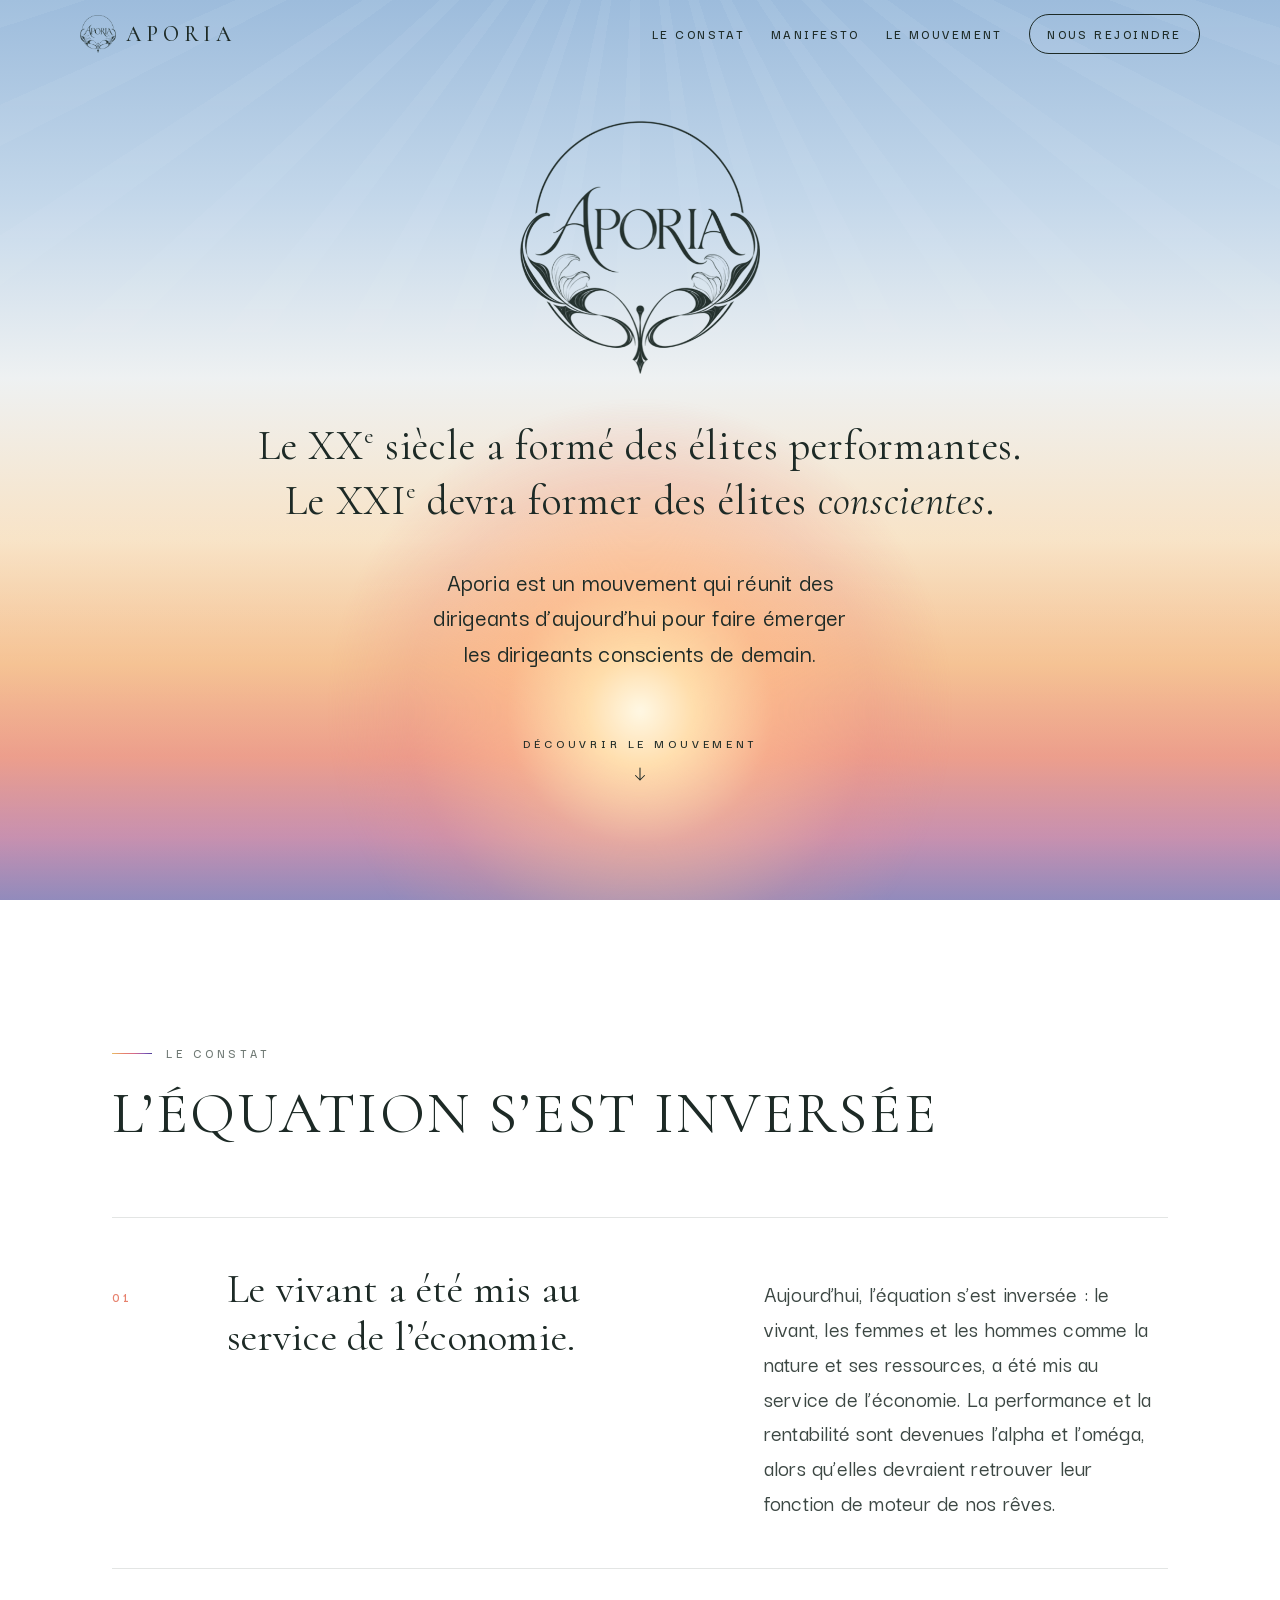
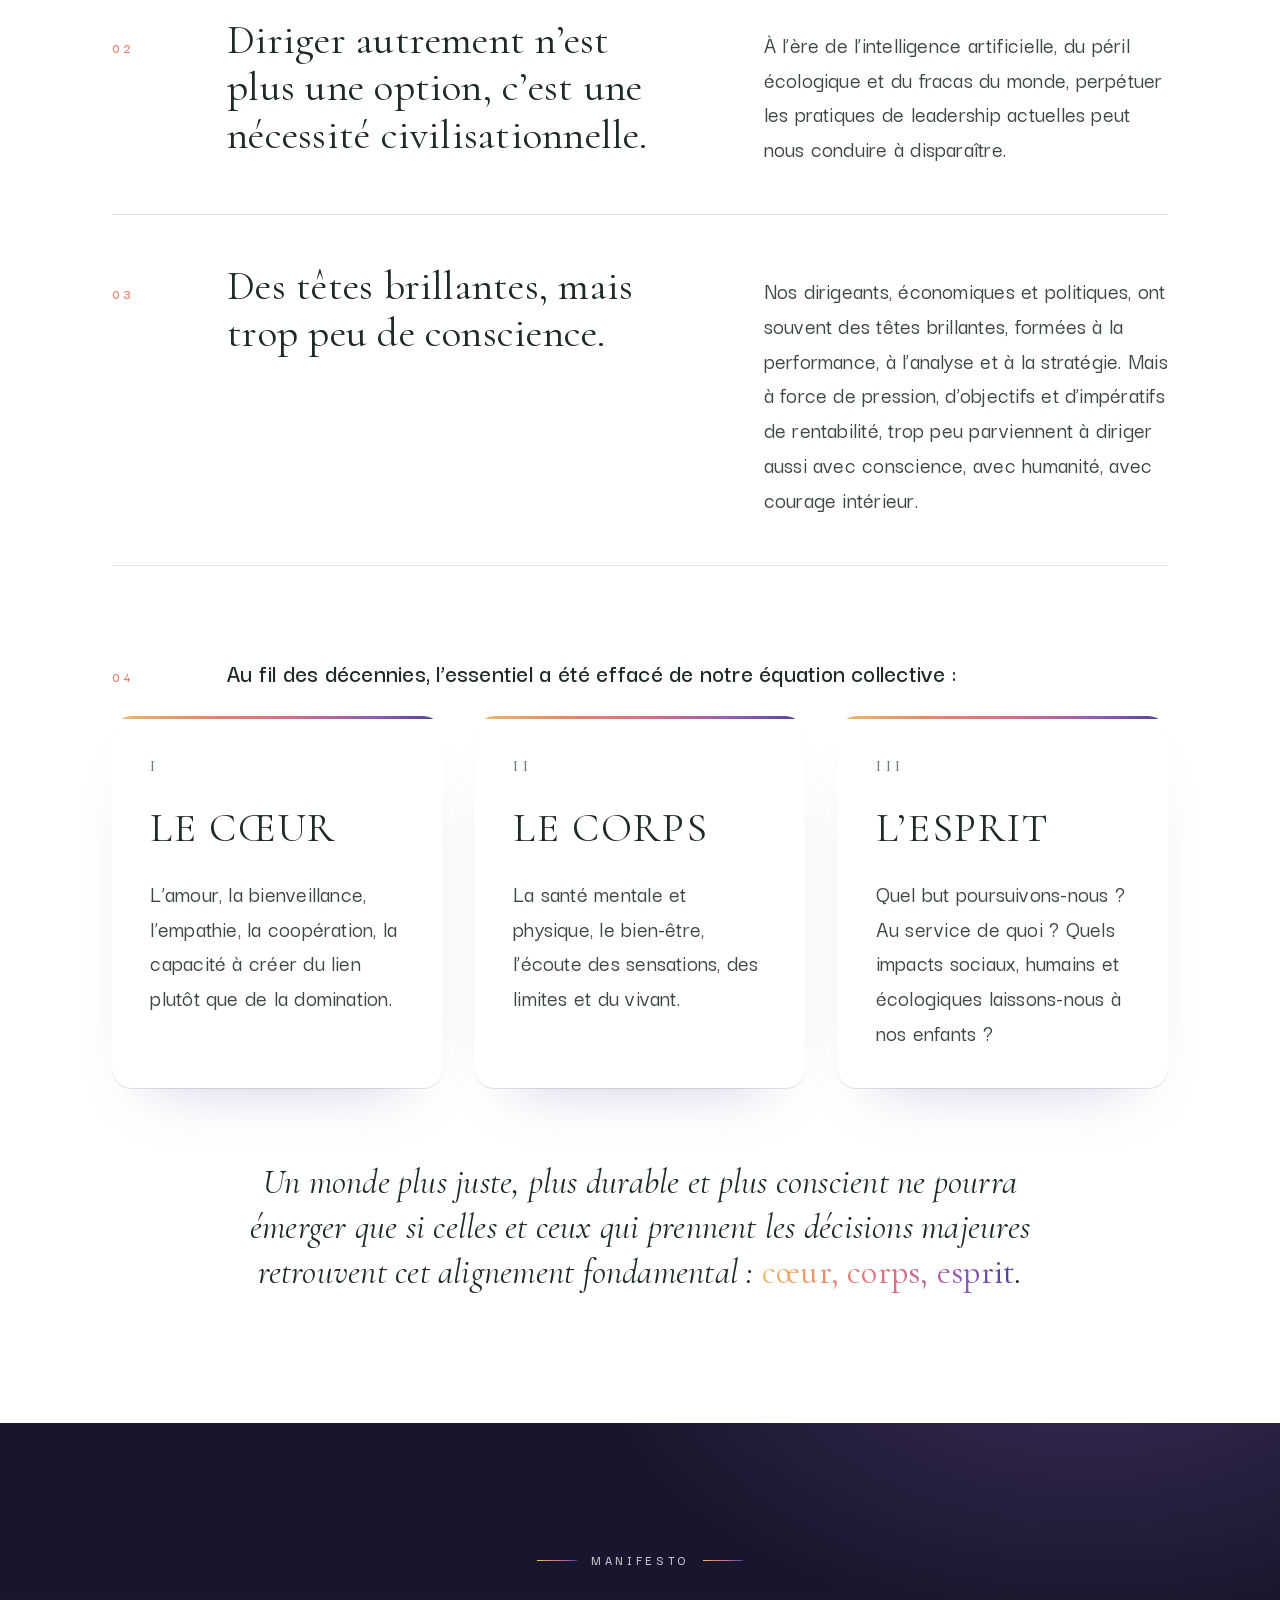
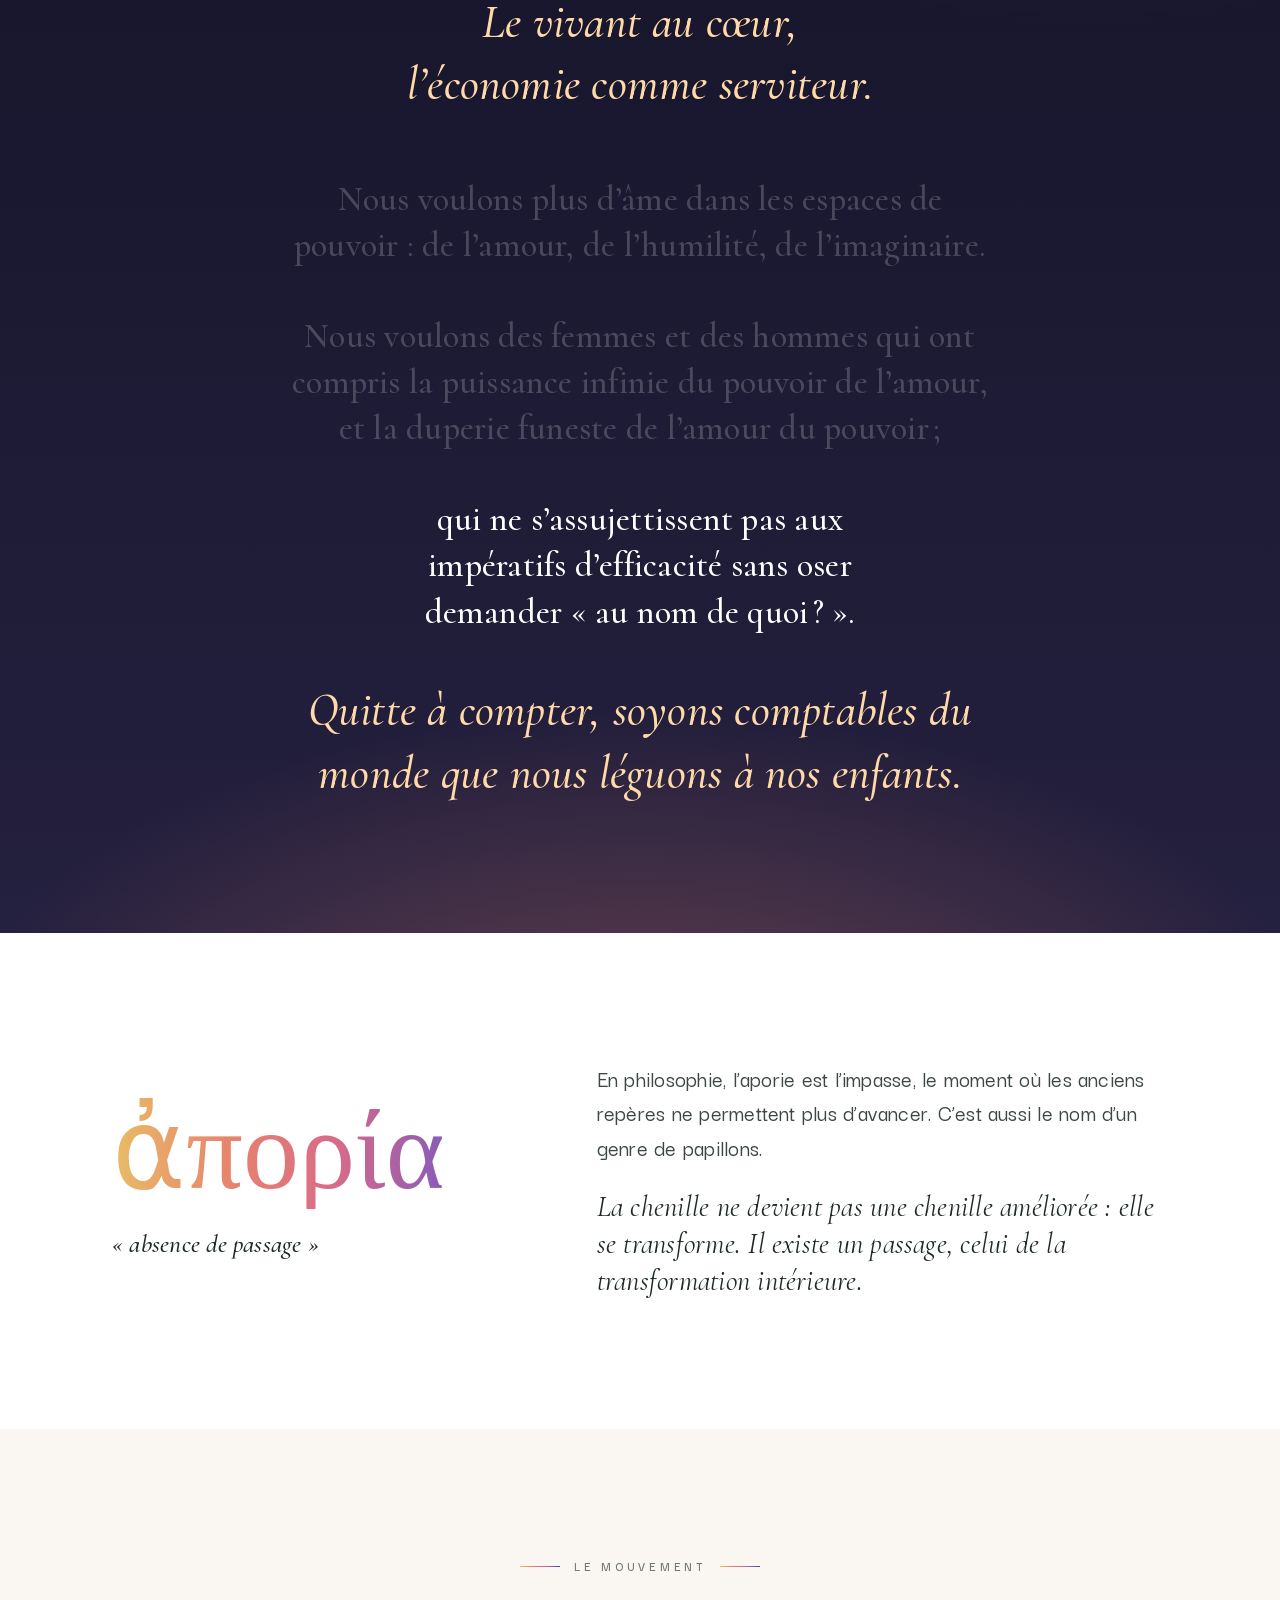
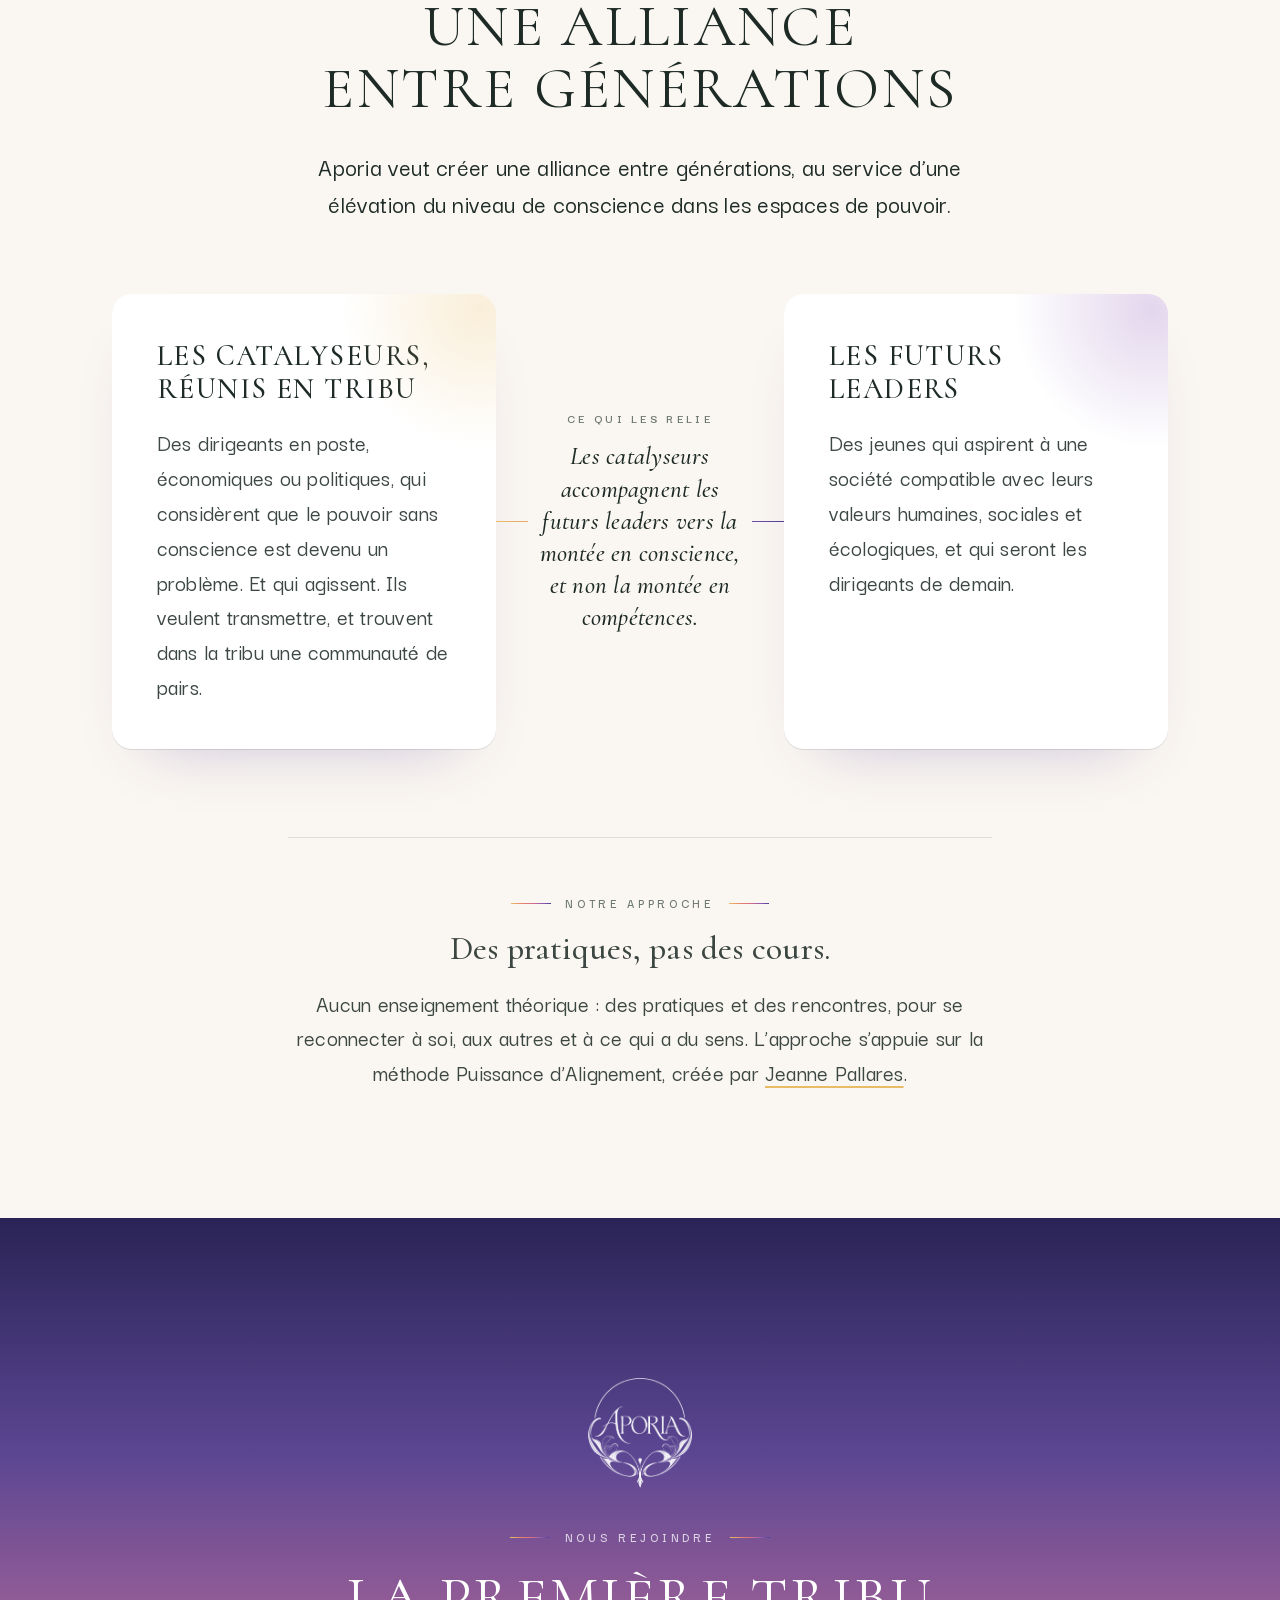
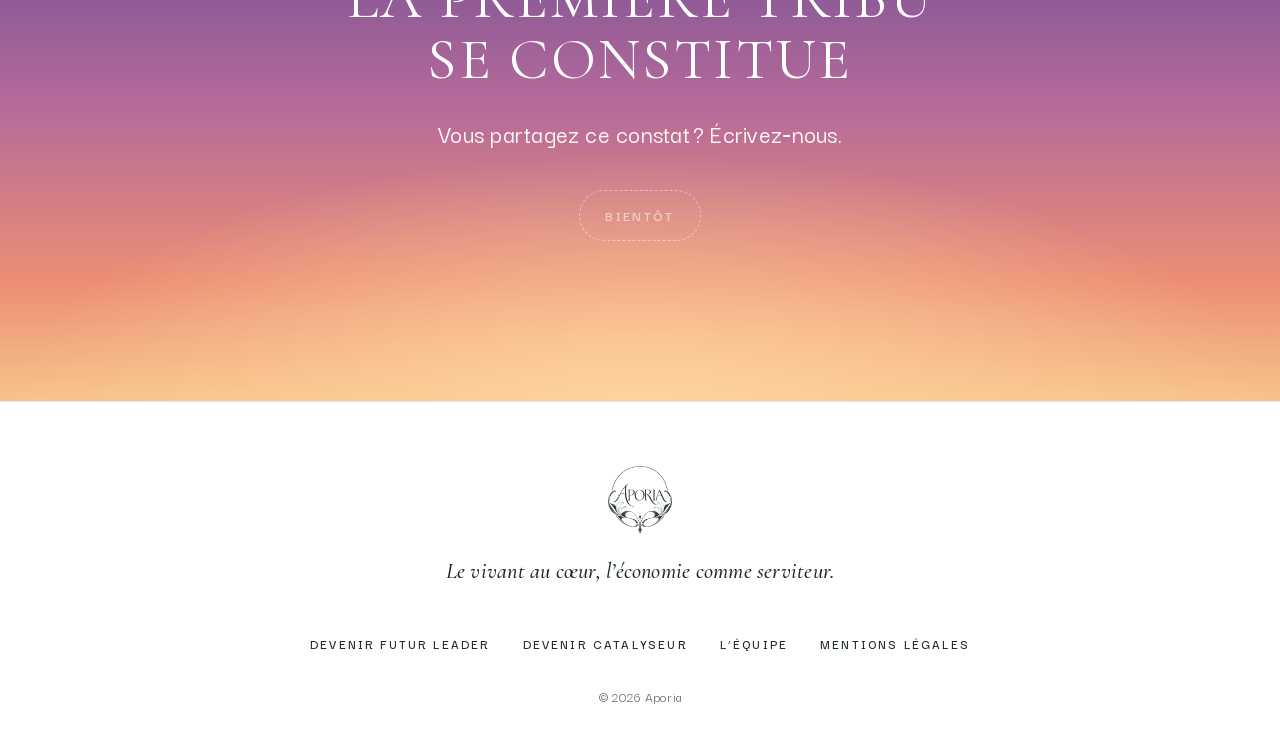
==== index.html @ d88534dc "Image de partage en URL absolue ; Aporia est un genre de papillons Co-Authored-By: Claude Opus 5.5 <" ====
<!doctype html>
<html lang="fr" class="no-js">
<head>
  <meta charset="utf-8">
  <meta name="viewport" content="width=device-width, initial-scale=1, viewport-fit=cover">
  <title>Aporia · Mouvement pour des élites conscientes</title>
  <meta name="description" content="Aporia est un mouvement qui réunit des dirigeants d’aujourd’hui pour faire émerger les dirigeants conscients de demain.">
  <meta name="theme-color" content="#f6efe6">

  <meta property="og:type" content="website">
  <meta property="og:locale" content="fr_FR">
  <meta property="og:title" content="Aporia">
  <meta property="og:description" content="Le XXe siècle a formé des élites performantes. Le XXIe devra former des élites conscientes.">
  <meta property="og:image" content="https://aporia-mouvement.netlify.app/assets/img/og-image.jpg">
  <meta name="twitter:card" content="summary_large_image">

  <link rel="icon" type="image/svg+xml" href="/assets/img/favicon.svg">
  <link rel="icon" type="image/png" sizes="48x48" href="/assets/img/favicon.png">
  <link rel="apple-touch-icon" href="/assets/img/apple-touch-icon.png">
  <link rel="preload" href="/assets/fonts/cormorant.woff2" as="font" type="font/woff2" crossorigin>
  <link rel="preload" href="/assets/fonts/darker-grotesque.woff2" as="font" type="font/woff2" crossorigin>
  <link rel="stylesheet" href="/css/style.css">
  <!-- Pas de "defer" : le script doit poser la classe "js" avant le premier affichage -->
  <script src="/js/main.js"></script>
</head>
<body>
  <a class="skip-link" href="#contenu">Aller au contenu</a>
  <div class="progress" aria-hidden="true"><span></span></div>

  <!-- ============================================================ EN-TÊTE -->
  <header class="site-header" data-header>
    <div class="site-header__inner">
      <a class="brand" href="#accueil" aria-label="Aporia, retour en haut">
        <img src="/assets/img/logo.png" alt="" width="454" height="480">
        <span>Aporia</span>
      </a>
      <button class="nav-toggle" type="button" aria-expanded="false" aria-controls="menu" data-nav-toggle>
        <span class="visually-hidden">Menu</span><span class="nav-toggle__bar"></span>
      </button>
      <nav class="nav" id="menu" aria-label="Navigation principale">
        <a href="#constat">Le constat</a>
        <a href="#manifesto">Manifesto</a>
        <a href="#mouvement">Le mouvement</a>
        <a class="nav__cta" href="#rejoindre">Nous rejoindre</a>
      </nav>
    </div>
  </header>

  <main id="contenu">

    <!-- ============================================================ 1. ACCROCHE -->
    <section class="hero" id="accueil">
      <div class="hero__sky" aria-hidden="true">
        <div class="hero__rays"></div>
        <div class="hero__sun"></div>
        <div class="hero__haze"></div>
      </div>
      <div class="hero__content">
        <img class="hero__logo" src="/assets/img/logo.png" alt="Aporia" width="454" height="480">
        <h1 class="hero__title">
          <span class="hero__line">Le XX<sup>e</sup> siècle a formé des élites performantes.</span>
          <span class="hero__line">Le XXI<sup>e</sup> devra former des élites <em>conscientes</em>.</span>
        </h1>
        <p class="hero__sub">Aporia est un mouvement qui réunit des dirigeants d’aujourd’hui pour faire émerger les dirigeants conscients de demain.</p>
        <a class="hero__cta" href="#constat">
          Découvrir le mouvement
          <svg viewBox="0 0 24 24" width="18" height="18" aria-hidden="true"><path d="M12 4v16m0 0-6-6m6 6 6-6" fill="none" stroke="currentColor" stroke-width="1.4" stroke-linecap="round" stroke-linejoin="round"/></svg>
        </a>
      </div>
    </section>

    <!-- ============================================================ 2. LE CONSTAT -->
    <section class="section" id="constat">
      <div class="container">
        <header class="section-head" data-reveal>
          <p class="kicker">Le constat</p>
          <h2 class="title">L’équation s’est inversée</h2>
        </header>

        <ol class="beats">
          <li class="beat" data-reveal>
            <span class="beat__num">01</span>
            <p class="beat__claim">Le vivant a été mis au service de l’économie.</p>
            <p class="beat__text">Aujourd’hui, l’équation s’est inversée : le vivant, les femmes et les hommes comme la nature et ses ressources, a été mis au service de l’économie. La performance et la rentabilité sont devenues l’alpha et l’oméga, alors qu’elles devraient retrouver leur fonction de moteur de nos rêves.</p>
          </li>
          <li class="beat" data-reveal>
            <span class="beat__num">02</span>
            <p class="beat__claim">Diriger autrement n’est plus une option, c’est une nécessité civilisationnelle.</p>
            <p class="beat__text">À l’ère de l’intelligence artificielle, du péril écologique et du fracas du monde, perpétuer les pratiques de leadership actuelles peut nous conduire à disparaître.</p>
          </li>
          <li class="beat" data-reveal>
            <span class="beat__num">03</span>
            <p class="beat__claim">Des têtes brillantes, mais trop peu de conscience.</p>
            <p class="beat__text">Nos dirigeants, économiques et politiques, ont souvent des têtes brillantes, formées à la performance, à l’analyse et à la stratégie. Mais à force de pression, d’objectifs et d’impératifs de rentabilité, trop peu parviennent à diriger aussi avec conscience, avec humanité, avec courage intérieur.</p>
          </li>
        </ol>

        <div class="erased">
          <p class="erased__intro" data-reveal><span class="beat__num">04</span>Au fil des décennies, l’essentiel a été effacé de notre équation collective :</p>
          <ol class="triad">
            <li class="triad__item" data-reveal style="--i:0">
              <span class="triad__num">I</span>
              <h3>Le cœur</h3>
              <p>L’amour, la bienveillance, l’empathie, la coopération, la capacité à créer du lien plutôt que de la domination.</p>
            </li>
            <li class="triad__item" data-reveal style="--i:1">
              <span class="triad__num">II</span>
              <h3>Le corps</h3>
              <p>La santé mentale et physique, le bien-être, l’écoute des sensations, des limites et du vivant.</p>
            </li>
            <li class="triad__item" data-reveal style="--i:2">
              <span class="triad__num">III</span>
              <h3>L’esprit</h3>
              <p>Quel but poursuivons-nous ? Au service de quoi ? Quels impacts sociaux, humains et écologiques laissons-nous à nos enfants ?</p>
            </li>
          </ol>
          <p class="statement erased__close" data-reveal>Un monde plus juste, plus durable et plus conscient ne pourra émerger que si celles et ceux qui prennent les décisions majeures retrouvent cet alignement fondamental : <em>cœur, corps, esprit</em>.</p>
        </div>
      </div>
    </section>

    <!-- ============================================================ 3. MANIFESTO -->
    <section class="section section--night" id="manifesto">
      <div class="container">
        <h2 class="kicker kicker--light kicker--center" data-reveal>Manifesto</h2>
        <div class="manifesto">
          <p class="manifesto__line manifesto__line--accent">Le vivant au cœur, l’économie comme serviteur.</p>
          <p class="manifesto__line">Nous voulons plus d’âme dans les espaces de pouvoir : de l’amour, de l’humilité, de l’imaginaire.</p>
          <p class="manifesto__line">Nous voulons des femmes et des hommes qui ont compris la puissance infinie du pouvoir de l’amour, et la duperie funeste de l’amour du pouvoir ;</p>
          <p class="manifesto__line">qui ne s’assujettissent pas aux impératifs d’efficacité sans oser demander « au nom de quoi ? ».</p>
          <p class="manifesto__line manifesto__line--accent">Quitte à compter, soyons comptables du monde que nous léguons à nos enfants.</p>
        </div>
      </div>
    </section>

    <!-- ============================================================ 4. LE NOM -->
    <section class="section" id="aporia">
      <div class="container etymology">
        <div data-reveal>
          <p class="greek" lang="grc">ἀπορία</p>
          <p class="literal">« absence de passage »</p>
        </div>
        <div class="etymology__text prose" data-reveal>
          <p>En philosophie, l’aporie est l’impasse, le moment où les anciens repères ne permettent plus d’avancer. C’est aussi le nom d’un genre de papillons.</p>
          <p class="statement">La chenille ne devient pas une chenille améliorée : elle se transforme. Il existe un passage, celui de la transformation intérieure.</p>
        </div>
      </div>
    </section>

    <!-- ============================================================ 5. LE MOUVEMENT -->
    <section class="section section--warm" id="mouvement">
      <div class="container">
        <header class="section-head section-head--center" data-reveal>
          <p class="kicker kicker--center">Le mouvement</p>
          <h2 class="title">Une alliance entre générations</h2>
          <p class="lead">Aporia veut créer une alliance entre générations, au service d’une élévation du niveau de conscience dans les espaces de pouvoir.</p>
        </header>

        <div class="alliance">
          <article class="member" data-reveal style="--i:0">
            <h3>Les catalyseurs, réunis en tribu</h3>
            <p>Des dirigeants en poste, économiques ou politiques, qui considèrent que le pouvoir sans conscience est devenu un problème. Et qui agissent. Ils veulent transmettre, et trouvent dans la tribu une communauté de pairs.</p>
          </article>
          <div class="bridge" data-reveal style="--i:1">
            <div class="bridge__box">
              <h3>Ce qui les relie</h3>
              <p>Les catalyseurs accompagnent les futurs leaders vers la montée en conscience, et non la montée en compétences.</p>
            </div>
          </div>
          <article class="member member--leaders" data-reveal style="--i:2">
            <h3>Les futurs leaders</h3>
            <p>Des jeunes qui aspirent à une société compatible avec leurs valeurs humaines, sociales et écologiques, et qui seront les dirigeants de demain.</p>
          </article>
        </div>

        <div class="approach" data-reveal>
          <h3 class="kicker kicker--center">Notre approche</h3>
          <p class="approach__title">Des pratiques, pas des cours.</p>
          <p class="approach__text">Aucun enseignement théorique : des pratiques et des rencontres, pour se reconnecter à soi, aux autres et à ce qui a du sens. L’approche s’appuie sur la méthode Puissance d’Alignement, créée par <a href="/equipe.html#jeanne">Jeanne Pallares</a>.</p>
        </div>
      </div>
    </section>

    <!-- ============================================================ 6. CONTACT -->
    <section class="dawn" id="rejoindre">
      <div class="dawn__sky" aria-hidden="true"></div>
      <div class="container container--text">
        <img class="dawn__logo" src="/assets/img/logo-white.png" alt="" width="454" height="480" loading="lazy" data-reveal>
        <p class="kicker kicker--light kicker--center" data-reveal>Nous rejoindre</p>
        <h2 class="title" data-reveal>La première tribu se constitue</h2>
        <p class="dawn__text" data-reveal>Vous partagez ce constat ? Écrivez‑nous.</p>
        <div data-reveal><a class="btn btn--light" data-contact="Contact" href="#rejoindre">Nous écrire</a></div>
      </div>
    </section>
  </main>

  <!-- ============================================================ PIED DE PAGE -->
  <footer class="site-footer">
    <div class="container site-footer__inner">
      <img src="/assets/img/logo.png" alt="Aporia" width="454" height="480" loading="lazy">
      <p class="site-footer__baseline">Le vivant au cœur, l’économie comme serviteur.</p>
      <ul class="footer-links">
        <li><a href="/futur-leader.html">Devenir futur leader</a></li>
        <li><a href="/catalyseur.html">Devenir catalyseur</a></li>
        <li><a href="/equipe.html">L’équipe</a></li>
        <li><a href="/mentions-legales.html">Mentions légales</a></li>
      </ul>
      <p class="site-footer__note">© <span data-year>2026</span> Aporia</p>
    </div>
  </footer>
</body>
</html>
---- css/style.css ----
/* ==========================================================================
   APORIA · feuille de style (commune à toutes les pages)
   Charte issue du deck : ciel d'aube (bleu, or, corail, violet), titres en
   capitales serif fines, texte en grotesque aérée, beaucoup de blanc.

   1. Polices        5. En-tête           9. Le mouvement      13. Pages annexes
   2. Variables      6. Accueil (ciel)   10. Contact (aube)    14. Animations
   3. Base           7. Sections         11. Pied de page      15. Responsive
   4. Utilitaires    8. Manifesto        12. Le nom
   ========================================================================== */

/* 1. Polices (hébergées sur le site, aucun appel externe) ----------------- */
@font-face {
  font-family: "Cormorant";
  src: url("../assets/fonts/cormorant.woff2") format("woff2");
  font-weight: 300 600; font-style: normal; font-display: swap;
}
@font-face {
  font-family: "Cormorant";
  src: url("../assets/fonts/cormorant-italic.woff2") format("woff2");
  font-weight: 300 600; font-style: italic; font-display: swap;
}
@font-face {
  font-family: "Darker Grotesque";
  src: url("../assets/fonts/darker-grotesque.woff2") format("woff2");
  font-weight: 300 700; font-style: normal; font-display: swap;
}

/* 2. Variables : modifier ici couleurs, polices et espacements ------------ */
:root {
  /* Encre et papier */
  --ink: #1d2a26;          /* vert très sombre des titres du deck */
  --ink-2: #3c4743;
  --muted: #6f7974;
  --line: rgba(29, 42, 38, .12);
  --paper: #ffffff;
  --paper-warm: #faf6f1;
  --night: #16152a;
  --night-2: #24203f;

  /* Ciel d'aube */
  --sky: #a9c5e0;
  --gold: #e8bc66;
  --coral: #e7826e;
  --rose: #d76b88;
  --violet: #8d5cb6;
  --indigo: #4f3f97;
  --dawn: linear-gradient(90deg, var(--gold), var(--coral) 30%, var(--rose) 55%, var(--violet) 80%, var(--indigo));

  /* Typographie */
  --serif: "Cormorant", "Cormorant Garamond", Garamond, Georgia, serif;
  --sans: "Darker Grotesque", "Avenir Next", "Segoe UI", system-ui, sans-serif;
  --fs-body: clamp(1.25rem, 1.12rem + .45vw, 1.45rem);
  --fs-lead: clamp(1.3rem, 1.15rem + .6vw, 1.6rem);
  --fs-h2: clamp(2.2rem, 1.6rem + 2.6vw, 4rem);
  --fs-h3: clamp(1.5rem, 1.3rem + .8vw, 2rem);

  /* Mise en page */
  --gutter: clamp(1.25rem, 4vw, 3rem);
  --max: 72rem;
  --max-text: 46rem;
  --section-y: clamp(5rem, 10vw, 9rem);
  --radius: 1.25rem;
  --ease: cubic-bezier(.22, .61, .36, 1);
  --header-h: 4.25rem;
}

/* 3. Base ------------------------------------------------------------------ */
*, *::before, *::after { box-sizing: border-box; }
html { scroll-behavior: smooth; scroll-padding-top: var(--header-h); -webkit-text-size-adjust: 100%; }
body {
  margin: 0;
  background: var(--paper);
  color: var(--ink-2);
  font-family: var(--sans);
  font-size: var(--fs-body);
  font-weight: 500;
  line-height: 1.5;
  letter-spacing: .01em;
  text-rendering: optimizeLegibility;
  -webkit-font-smoothing: antialiased;
}
img { max-width: 100%; height: auto; display: block; }
a { color: inherit; }
h1, h2, h3, h4 { color: var(--ink); margin: 0; font-weight: 400; }
p { margin: 0 0 1em; }
sup { font-size: .55em; line-height: 0; vertical-align: .7em; }
strong { color: var(--ink); font-weight: 650; }
::selection { background: rgba(231, 130, 110, .25); }
:focus-visible { outline: 2px solid var(--coral); outline-offset: 3px; border-radius: 4px; }

/* 4. Utilitaires ----------------------------------------------------------- */
.container { width: 100%; max-width: var(--max); margin-inline: auto; padding-inline: var(--gutter); }
.container--text { max-width: calc(var(--max-text) + 2 * var(--gutter)); }
.visually-hidden { position: absolute !important; width: 1px; height: 1px; overflow: hidden; clip: rect(0 0 0 0); white-space: nowrap; }
.skip-link { position: absolute; left: 1rem; top: -4rem; z-index: 100; background: var(--ink); color: #fff; padding: .6rem 1rem; border-radius: .5rem; text-decoration: none; }
.skip-link:focus { top: 1rem; }

.kicker {
  display: inline-flex; align-items: center; gap: .9rem;
  margin: 0 0 1.25rem;
  font-family: var(--sans); font-size: .82rem; font-weight: 600; letter-spacing: .28em; text-transform: uppercase;
  color: var(--muted);
}
.kicker::before { content: ""; width: 2.5rem; height: 1px; background: var(--dawn); }
.kicker--light { color: rgba(255, 255, 255, .75); }
.kicker--center { display: flex; justify-content: center; }
.kicker--center::after { content: ""; width: 2.5rem; height: 1px; background: var(--dawn); }

.title {
  font-family: var(--serif);
  font-size: var(--fs-h2);
  font-weight: 400;
  line-height: 1.05;
  letter-spacing: .04em;
  text-transform: uppercase;
  text-wrap: balance;
}
.lead { font-size: var(--fs-lead); line-height: 1.45; color: var(--ink); max-width: 44rem; margin-top: 1.75rem; text-wrap: pretty; }
.prose p { text-wrap: pretty; }
.prose--narrow { max-width: var(--max-text); }

.statement {
  font-family: var(--serif); font-style: italic; font-weight: 400;
  font-size: clamp(1.5rem, 1.2rem + 1.2vw, 2.25rem); line-height: 1.3;
  color: var(--ink); max-width: 50rem; margin: 0 auto; text-align: center; text-wrap: balance;
}

.btn {
  display: inline-flex; align-items: center; justify-content: center; gap: .5rem;
  padding: .85rem 1.6rem; border-radius: 999px;
  font-size: .92rem; font-weight: 650; letter-spacing: .16em; text-transform: uppercase; text-decoration: none;
  color: var(--ink); border: 1px solid var(--ink);
  transition: color .35s var(--ease), background-color .35s var(--ease), border-color .35s var(--ease);
}
.btn:hover { background: var(--ink); color: #fff; }
.btn--light { color: #fff; border-color: rgba(255, 255, 255, .8); }
.btn--light:hover { background: #fff; color: var(--ink); }
.btn.is-soon { opacity: .55; pointer-events: none; border-style: dashed; }

/* 5. En-tête --------------------------------------------------------------- */
.progress { position: fixed; inset: 0 0 auto; height: 2px; z-index: 60; pointer-events: none; }
.progress span { display: block; height: 100%; background: var(--dawn); transform-origin: 0 50%; transform: scaleX(var(--progress, 0)); }

.site-header {
  position: fixed; inset: 0 0 auto; z-index: 50;
  padding-top: env(safe-area-inset-top, 0px);
  transition: background-color .4s var(--ease), box-shadow .4s var(--ease);
}
.site-header__inner {
  max-width: calc(var(--max) + 4rem); margin-inline: auto; padding-inline: var(--gutter);
  height: var(--header-h); display: flex; align-items: center; justify-content: space-between; gap: 2rem;
}
.site-header.is-solid { background: rgba(255, 255, 255, .85); backdrop-filter: blur(14px) saturate(1.4); -webkit-backdrop-filter: blur(14px) saturate(1.4); box-shadow: 0 1px 0 var(--line); }
.brand {
  display: inline-flex; align-items: center; gap: .65rem; text-decoration: none;
  font-family: var(--serif); font-size: 1.35rem; font-weight: 500; letter-spacing: .22em; text-transform: uppercase; color: var(--ink);
  opacity: 0; transform: translateY(-6px); transition: opacity .4s var(--ease), transform .4s var(--ease);
}
.site-header.is-solid .brand { opacity: 1; transform: none; }
.brand img { width: 2.25rem; height: auto; }

.nav { display: flex; align-items: center; gap: clamp(1rem, 2vw, 2rem); }
.nav a {
  position: relative; text-decoration: none; color: var(--ink);
  font-size: .85rem; font-weight: 600; letter-spacing: .18em; text-transform: uppercase; padding-block: .4rem;
}
.nav a::after {
  content: ""; position: absolute; left: 0; right: 0; bottom: 0; height: 1px; background: var(--dawn);
  transform: scaleX(0); transform-origin: left; transition: transform .45s var(--ease);
}
.nav a:hover::after, .nav a.is-active::after { transform: scaleX(1); }
.nav .nav__cta { padding: .55rem 1.1rem; border: 1px solid var(--ink); border-radius: 999px; transition: background-color .3s, color .3s; }
.nav .nav__cta::after { display: none; }
.nav .nav__cta:hover { background: var(--ink); color: #fff; }

.nav-toggle { display: none; width: 2.75rem; height: 2.75rem; border: 0; background: none; cursor: pointer; position: relative; }
.nav-toggle__bar, .nav-toggle__bar::before, .nav-toggle__bar::after {
  position: absolute; left: 50%; width: 1.5rem; height: 1px; background: var(--ink); translate: -50% 0; transition: transform .35s var(--ease), opacity .2s;
}
.nav-toggle__bar { top: 50%; }
.nav-toggle__bar::before, .nav-toggle__bar::after { content: ""; left: 0; translate: 0 0; }
.nav-toggle__bar::before { transform: translateY(-7px); }
.nav-toggle__bar::after { transform: translateY(7px); }
.nav-toggle[aria-expanded="true"] .nav-toggle__bar { background: transparent; }
.nav-toggle[aria-expanded="true"] .nav-toggle__bar::before { transform: rotate(45deg); }
.nav-toggle[aria-expanded="true"] .nav-toggle__bar::after { transform: rotate(-45deg); }

/* 6. Accueil : ciel d'aube animé ------------------------------------------- */
.hero {
  position: relative; min-height: 100svh; display: grid; place-items: center;
  overflow: hidden; isolation: isolate; text-align: center;
  padding: calc(var(--header-h) + 2rem) var(--gutter) 6rem;
}
.hero__sky {
  position: absolute; inset: 0; z-index: -1;
  background: linear-gradient(180deg,
    #9dbcdc 0%, #c3d7ea 22%, #eef1f2 42%, #f8e3c6 60%, #f4bb87 74%, #e98c76 84%, #b9739a 93%, #6d64a6 100%);
}
.hero__rays {
  position: absolute; inset: -20% -10% 0; opacity: .32; mix-blend-mode: soft-light;
  background: repeating-conic-gradient(from 180deg at 50% 0%, rgba(255,255,255,.55) 0deg 3deg, transparent 3deg 9deg);
  -webkit-mask-image: linear-gradient(180deg, #000 0%, transparent 60%);
          mask-image: linear-gradient(180deg, #000 0%, transparent 60%);
  animation: rays 40s linear infinite alternate;
}
.hero__sun {
  position: absolute; left: 50%; bottom: -14vmin; width: 70vmin; aspect-ratio: 1; border-radius: 50%;
  translate: -50% calc(var(--hero-shift, 0) * -18vmin);
  background: radial-gradient(circle, #fff7e0 0%, #ffd9a0 12%, rgba(255, 170, 120, .55) 30%, rgba(235, 120, 110, .2) 52%, transparent 70%);
  filter: blur(2px);
  animation: breathe 9s ease-in-out infinite;
}
.hero__haze {
  position: absolute; inset: auto 0 0; height: 45%;
  background: linear-gradient(180deg, transparent, rgba(255, 255, 255, .25));
}
.hero__content { max-width: 52rem; translate: 0 calc(var(--hero-shift, 0) * 6rem); opacity: calc(1 - var(--hero-shift, 0) * 1.2); }
.hero__logo { width: clamp(10rem, 20vw, 15rem); margin: 0 auto clamp(2rem, 5vh, 3rem); }
.hero__title { font-family: var(--serif); font-weight: 400; font-size: clamp(1.45rem, 1rem + 2.1vw, 2.6rem); line-height: 1.3; letter-spacing: .02em; color: var(--ink); text-wrap: balance; }
.hero__line { display: block; }
.hero__title em { font-style: italic; }
.hero__sub { max-width: 36rem; margin: clamp(1.5rem, 4vh, 2.25rem) auto 0; font-size: var(--fs-lead); line-height: 1.4; color: var(--ink); text-wrap: balance; }
.hero__cta {
  display: inline-flex; flex-direction: column; align-items: center; gap: .75rem; margin-top: clamp(2.5rem, 7vh, 4rem);
  font-size: .8rem; font-weight: 600; letter-spacing: .3em; text-transform: uppercase; text-decoration: none; color: var(--ink);
}
.hero__cta svg { animation: nudge 2.4s ease-in-out infinite; }

/* 7. Sections et constat ------------------------------------------------------ */
.section { padding-block: var(--section-y); position: relative; }
.section--warm { background: var(--paper-warm); }
.section-head { margin-bottom: clamp(2.5rem, 6vw, 4.5rem); }
.section-head--center { text-align: center; }
.section-head--center .lead { margin-inline: auto; }

/* Le constat : quatre temps */
.beats { list-style: none; margin: 0; padding: 0; border-top: 1px solid var(--line); }
.beat {
  display: grid; grid-template-columns: 4rem minmax(0, 6fr) minmax(0, 5fr); gap: clamp(1rem, 4vw, 4rem); align-items: baseline;
  padding-block: clamp(2rem, 4vw, 3rem); border-bottom: 1px solid var(--line);
}
.beat__num { font-family: var(--sans); font-size: .85rem; font-weight: 650; letter-spacing: .2em; color: var(--coral); }
.beat__claim {
  margin: 0; font-family: var(--serif); font-weight: 400; color: var(--ink);
  font-size: clamp(1.7rem, 1.3rem + 1.6vw, 2.7rem); line-height: 1.15; text-wrap: balance;
}
.beat__text { margin: 0; text-wrap: pretty; }
.erased { margin-top: clamp(3.5rem, 7vw, 5.5rem); }
.erased__intro { display: flex; gap: clamp(1rem, 4vw, 4rem); align-items: baseline; color: var(--ink); font-weight: 600; font-size: var(--fs-lead); margin: 0; }
.erased__intro .beat__num { flex: none; width: 4rem; }
.erased__close { margin-top: clamp(3rem, 6vw, 4.5rem); }
.erased__close em { font-style: normal; background: var(--dawn); -webkit-background-clip: text; background-clip: text; color: transparent; }
.triad { list-style: none; padding: 0; margin: 1.5rem 0 0; display: grid; grid-template-columns: repeat(3, minmax(0, 1fr)); gap: clamp(1rem, 2.5vw, 2rem); }
.triad__item {
  position: relative; padding: clamp(1.75rem, 3vw, 2.5rem); background: var(--paper); border-radius: var(--radius);
  box-shadow: 0 1px 0 var(--line), 0 30px 60px -40px rgba(79, 63, 151, .35);
  overflow: hidden;
}
.triad__item::before { content: ""; position: absolute; inset: 0 0 auto; height: 3px; background: var(--dawn); }
.triad__num { display: block; font-family: var(--serif); font-size: 1rem; letter-spacing: .3em; color: var(--muted); margin-bottom: 1.25rem; }
.triad__item h3 { font-family: var(--serif); font-size: clamp(2rem, 1.6rem + 1.2vw, 2.75rem); font-weight: 400; letter-spacing: .04em; text-transform: uppercase; margin-bottom: 1rem; }
.triad__item p { margin: 0; }

/* 8. Manifesto -------------------------------------------------------------- */
.section--night {
  background:
    radial-gradient(ellipse 80% 50% at 50% 115%, rgba(231, 130, 110, .35), transparent 70%),
    radial-gradient(ellipse 60% 40% at 85% -10%, rgba(141, 92, 182, .35), transparent 70%),
    linear-gradient(180deg, var(--night), var(--night-2));
  color: rgba(255, 255, 255, .85);
}
.manifesto { text-align: center; }
.manifesto__line {
  font-family: var(--serif); font-size: clamp(1.45rem, 1.1rem + 1.3vw, 2.3rem); line-height: 1.35; color: #fff; margin: 0 auto 1.3em;
  max-width: 44rem; text-wrap: balance;
}
.manifesto__line:last-child { margin-bottom: 0; }
.manifesto__line--accent { font-style: italic; color: #ffd9a8; font-size: clamp(1.8rem, 1.3rem + 2vw, 3rem); }
.js .manifesto__line { opacity: .2; transition: opacity .9s var(--ease); }
.js .manifesto__line.is-lit { opacity: 1; }

/* 9. Le mouvement : deux membres et ce qui les relie ------------------------- */
.alliance {
  display: grid; grid-template-columns: minmax(0, 1fr) minmax(11rem, 14rem) minmax(0, 1fr);
  align-items: center; gap: clamp(1rem, 2.5vw, 2rem);
}
.member {
  position: relative; height: 100%; padding: clamp(2rem, 3.5vw, 3rem); border-radius: var(--radius);
  background: var(--paper); box-shadow: 0 1px 0 var(--line), 0 30px 60px -40px rgba(79, 63, 151, .35); overflow: hidden;
}
.member::after {
  content: ""; position: absolute; width: 18rem; aspect-ratio: 1; right: -8rem; top: -8rem; border-radius: 50%;
  background: radial-gradient(circle, var(--tone, var(--gold)), transparent 68%); opacity: .25;
}
.member--leaders { --tone: var(--violet); }
.member h3 { position: relative; font-family: var(--serif); font-size: clamp(1.45rem, 1.25rem + .7vw, 1.85rem); font-weight: 500; letter-spacing: .05em; text-transform: uppercase; line-height: 1.15; margin-bottom: 1.25rem; }
.member p { position: relative; margin: 0; }

.bridge { position: relative; text-align: center; padding-block: 2rem; }
.bridge::before {
  content: ""; position: absolute; left: -2rem; right: -2rem; top: 50%; height: 1px; background: var(--dawn); z-index: 0;
}
.bridge__box { position: relative; z-index: 1; background: var(--paper-warm); padding: 1.25rem .25rem; }
.bridge h3 { font-family: var(--sans); font-size: .8rem; font-weight: 650; letter-spacing: .26em; text-transform: uppercase; color: var(--muted); margin-bottom: .75rem; }
.approach { max-width: 44rem; margin: clamp(3.5rem, 7vw, 5.5rem) auto 0; padding-top: clamp(2.5rem, 5vw, 3.5rem); border-top: 1px solid var(--line); text-align: center; }
.approach .kicker { margin: 0 0 1rem; }
.approach__title { font-family: var(--serif); font-size: clamp(1.6rem, 1.3rem + 1vw, 2.2rem); line-height: 1.2; margin: 0 0 1rem; }
.approach__text { margin: 0; text-wrap: pretty; }
.approach__text a { color: inherit; text-decoration-color: var(--gold); text-underline-offset: .2em; }
.bridge p { font-family: var(--serif); font-style: italic; font-size: clamp(1.3rem, 1.15rem + .5vw, 1.6rem); line-height: 1.3; color: var(--ink); margin: 0; }

/* 10. Contact : ciel d'aube ---------------------------------------------------- */
.dawn { position: relative; isolation: isolate; overflow: hidden; padding-block: clamp(6rem, 14vw, 10rem); text-align: center; color: #fff; }
.dawn__sky {
  position: absolute; inset: 0; z-index: -1;
  background:
    radial-gradient(ellipse 70% 45% at 50% 100%, rgba(255, 214, 160, .85), transparent 70%),
    linear-gradient(180deg, #2a2456 0%, #5b4692 30%, #b56a9a 62%, #ec8f74 85%, #f7c48a 100%);
}
.dawn .title { color: #fff; margin-bottom: 1.5rem; }
.dawn__logo { width: 6.5rem; margin: 0 auto 2.5rem; }
.dawn__text { font-size: var(--fs-lead); color: rgba(255, 255, 255, .95); margin-bottom: 2.25rem; }

/* 11. Pied de page --------------------------------------------------------------- */
.site-footer { padding-block: 4rem calc(3rem + env(safe-area-inset-bottom, 0px)); border-top: 1px solid var(--line); text-align: center; }
.site-footer__inner { display: flex; flex-direction: column; align-items: center; gap: .75rem; }
.site-footer img { width: 4rem; margin-bottom: .5rem; }
.site-footer__baseline { font-family: var(--serif); font-style: italic; font-size: 1.4rem; color: var(--ink); margin: 0; }
.footer-links { display: flex; flex-wrap: wrap; justify-content: center; gap: .5rem 2rem; margin: 1.5rem 0 1rem; padding: 0; list-style: none; }
.footer-links a {
  font-size: .85rem; font-weight: 600; letter-spacing: .16em; text-transform: uppercase; text-decoration: none; color: var(--ink);
  background: linear-gradient(var(--coral), var(--coral)) 0 100% / 0 1px no-repeat; padding-bottom: .2rem;
  transition: background-size .4s var(--ease);
}
.footer-links a:hover, .footer-links a[aria-current="page"] { background-size: 100% 1px; }
.site-footer__note { font-size: .9rem; color: var(--muted); margin: 0; }

/* 12. Le nom : bandeau de transition ------------------------------------------- */
.etymology { display: grid; grid-template-columns: minmax(0, 5fr) minmax(0, 7fr); gap: clamp(2rem, 6vw, 6rem); align-items: center; }
.greek {
  font-family: var(--serif); font-weight: 300; font-size: clamp(4rem, 3rem + 5vw, 7.5rem); line-height: 1; margin: 0 0 1rem;
  background: var(--dawn); -webkit-background-clip: text; background-clip: text; color: transparent;
}
.literal { font-family: var(--serif); font-style: italic; font-size: 1.6rem; color: var(--ink); margin: 0; }
.etymology__text p:last-child { margin-bottom: 0; }
.etymology__text .statement { text-align: left; margin: 1.5rem 0 0; font-size: clamp(1.35rem, 1.15rem + .8vw, 1.85rem); }

/* 13. Pages annexes --------------------------------------------------------------- */
.page-hero {
  position: relative; isolation: isolate; overflow: hidden; text-align: center;
  padding: calc(var(--header-h) + clamp(4rem, 10vw, 7rem)) var(--gutter) clamp(3.5rem, 8vw, 5.5rem);
}
.page-hero::before {
  content: ""; position: absolute; inset: 0; z-index: -1;
  background:
    radial-gradient(ellipse 60% 70% at 50% 120%, rgba(244, 187, 135, .7), transparent 70%),
    linear-gradient(180deg, #c3d7ea 0%, #eef1f2 55%, #f8e3c6 100%);
}
.page-hero .lead { margin-inline: auto; }
.page { padding-block: clamp(3.5rem, 8vw, 6rem) var(--section-y); }
.page h2 {
  font-family: var(--serif); font-size: var(--fs-h3); font-weight: 500; letter-spacing: .05em; text-transform: uppercase;
  margin: clamp(2.5rem, 5vw, 3.5rem) 0 1rem;
}
.page h2:first-child { margin-top: 0; }
.page ul { padding-left: 1.2em; margin: 0 0 1em; }
.page li { margin-bottom: .4em; }

.checklist { list-style: none; padding: 0 !important; display: grid; gap: .9rem; }
.checklist li { position: relative; padding: 1.1rem 1.25rem 1.1rem 3.25rem; margin: 0 !important; border-radius: .9rem; background: var(--paper-warm); color: var(--ink); }
.checklist li::before {
  content: ""; position: absolute; left: 1.25rem; top: 50%; translate: 0 -50%; width: .9rem; height: .9rem; border-radius: 50%;
  background: var(--dawn);
}

.notice {
  margin-top: clamp(2.5rem, 5vw, 3.5rem); padding: clamp(1.75rem, 4vw, 2.5rem); border-radius: var(--radius); text-align: center;
  background: var(--paper-warm); position: relative;
}
.notice::before { content: ""; position: absolute; inset: 0; border-radius: inherit; padding: 1px; background: var(--dawn); -webkit-mask: linear-gradient(#000 0 0) content-box, linear-gradient(#000 0 0); -webkit-mask-composite: xor; mask-composite: exclude; opacity: .7; pointer-events: none; }
.notice h2 { margin-top: 0; }
.notice p { margin-bottom: 1.5rem; }
.notice p:last-child { margin-bottom: 0; }

.team { list-style: none; margin: 0; padding: 0; display: grid; grid-template-columns: repeat(3, minmax(0, 1fr)); gap: clamp(1.5rem, 3vw, 2.5rem); }
.person { text-align: center; }
.person__photo {
  width: clamp(9rem, 16vw, 11rem); aspect-ratio: 1; margin: 0 auto 1.5rem; border-radius: 50%;
  display: grid; place-items: center; position: relative;
  background: radial-gradient(circle at 50% 120%, rgba(244, 187, 135, .55), transparent 65%), linear-gradient(180deg, #e4eef6, #faf6f1);
  font-family: var(--serif); font-size: 3rem; color: rgba(29, 42, 38, .35);
}
.person__photo::before { content: ""; position: absolute; inset: 0; border-radius: 50%; padding: 1px; background: var(--dawn); -webkit-mask: linear-gradient(#000 0 0) content-box, linear-gradient(#000 0 0); -webkit-mask-composite: xor; mask-composite: exclude; }
.person h2 { font-size: clamp(1.35rem, 1.05rem + .8vw, 1.75rem); white-space: nowrap; margin: 0 0 .35rem; }
.person__role { font-size: .82rem; font-weight: 650; letter-spacing: .24em; text-transform: uppercase; color: var(--muted); margin-bottom: 1rem; }
.person__story { color: var(--ink); line-height: 1.55; margin: 0; text-wrap: pretty; }
.person__story cite { font-style: italic; }

.legal h2 { font-size: 1.35rem; }
.legal address { font-style: normal; }

/* 14. Animations -------------------------------------------------------------------- */
.js [data-reveal] { opacity: 0; transform: translateY(28px); transition: opacity 1s var(--ease), transform 1s var(--ease); transition-delay: calc(var(--i, 0) * 110ms); }
.js [data-reveal].is-visible { opacity: 1; transform: none; }
.js .hero__logo, .js .hero__line, .js .hero__sub, .js .hero__cta { opacity: 0; animation: rise 1.4s var(--ease) forwards; }
.js .hero__line:nth-child(1) { animation-delay: .35s; }
.js .hero__line:nth-child(2) { animation-delay: .6s; }
.js .hero__sub { animation-delay: .9s; }
.js .hero__cta { animation-delay: 1.2s; }

@keyframes rise { from { opacity: 0; transform: translateY(18px); filter: blur(4px); } to { opacity: 1; transform: none; filter: none; } }
@keyframes rays { from { transform: rotate(-4deg); } to { transform: rotate(4deg); } }
@keyframes breathe { 0%, 100% { scale: 1; opacity: .95; } 50% { scale: 1.06; opacity: 1; } }
@keyframes nudge { 0%, 100% { transform: translateY(0); } 50% { transform: translateY(6px); } }

@media (prefers-reduced-motion: reduce) {
  html { scroll-behavior: auto; }
  *, *::before, *::after { animation-duration: .01ms !important; animation-iteration-count: 1 !important; transition-duration: .01ms !important; }
  .js [data-reveal], .js .manifesto__line { opacity: 1; transform: none; }
  .hero__content, .hero__sun { translate: none; }
}

/* 15. Responsive ---------------------------------------------------------------------- */
@media (max-width: 64rem) {
  .alliance { grid-template-columns: 1fr; gap: 0; }
  .member { height: auto; }
  .bridge { padding-block: 1.5rem; }
  .bridge::before { left: 50%; right: auto; top: -1rem; bottom: -1rem; width: 1px; height: auto; background: linear-gradient(180deg, var(--gold), var(--violet)); }
  .bridge__box { max-width: 26rem; margin-inline: auto; }
}

@media (max-width: 56rem) {
  .nav-toggle { display: block; z-index: 2; }
  .brand { opacity: 1; transform: none; }
  .nav {
    position: fixed; inset: 0; z-index: 1; flex-direction: column; justify-content: center; gap: 1.6rem;
    padding: calc(var(--header-h) + env(safe-area-inset-top, 0px)) var(--gutter) calc(2rem + env(safe-area-inset-bottom, 0px));
    background: rgba(250, 246, 241, .97); backdrop-filter: blur(10px); -webkit-backdrop-filter: blur(10px);
    opacity: 0; visibility: hidden; transition: opacity .4s var(--ease), visibility .4s;
  }
  .nav.is-open { opacity: 1; visibility: visible; }
  .nav a { font-size: 1.05rem; }
  .site-header:not(.is-solid) .brand { opacity: 0; }
  .etymology, .triad, .team { grid-template-columns: 1fr; }
  .beat { grid-template-columns: 1fr; gap: .75rem; }
  .erased__intro { flex-direction: column; gap: .75rem; }
  .erased__intro .beat__num { width: auto; }
  .team { gap: 3.5rem; }
}

@media (max-width: 34rem) {
  .hero__line { display: inline; }
}
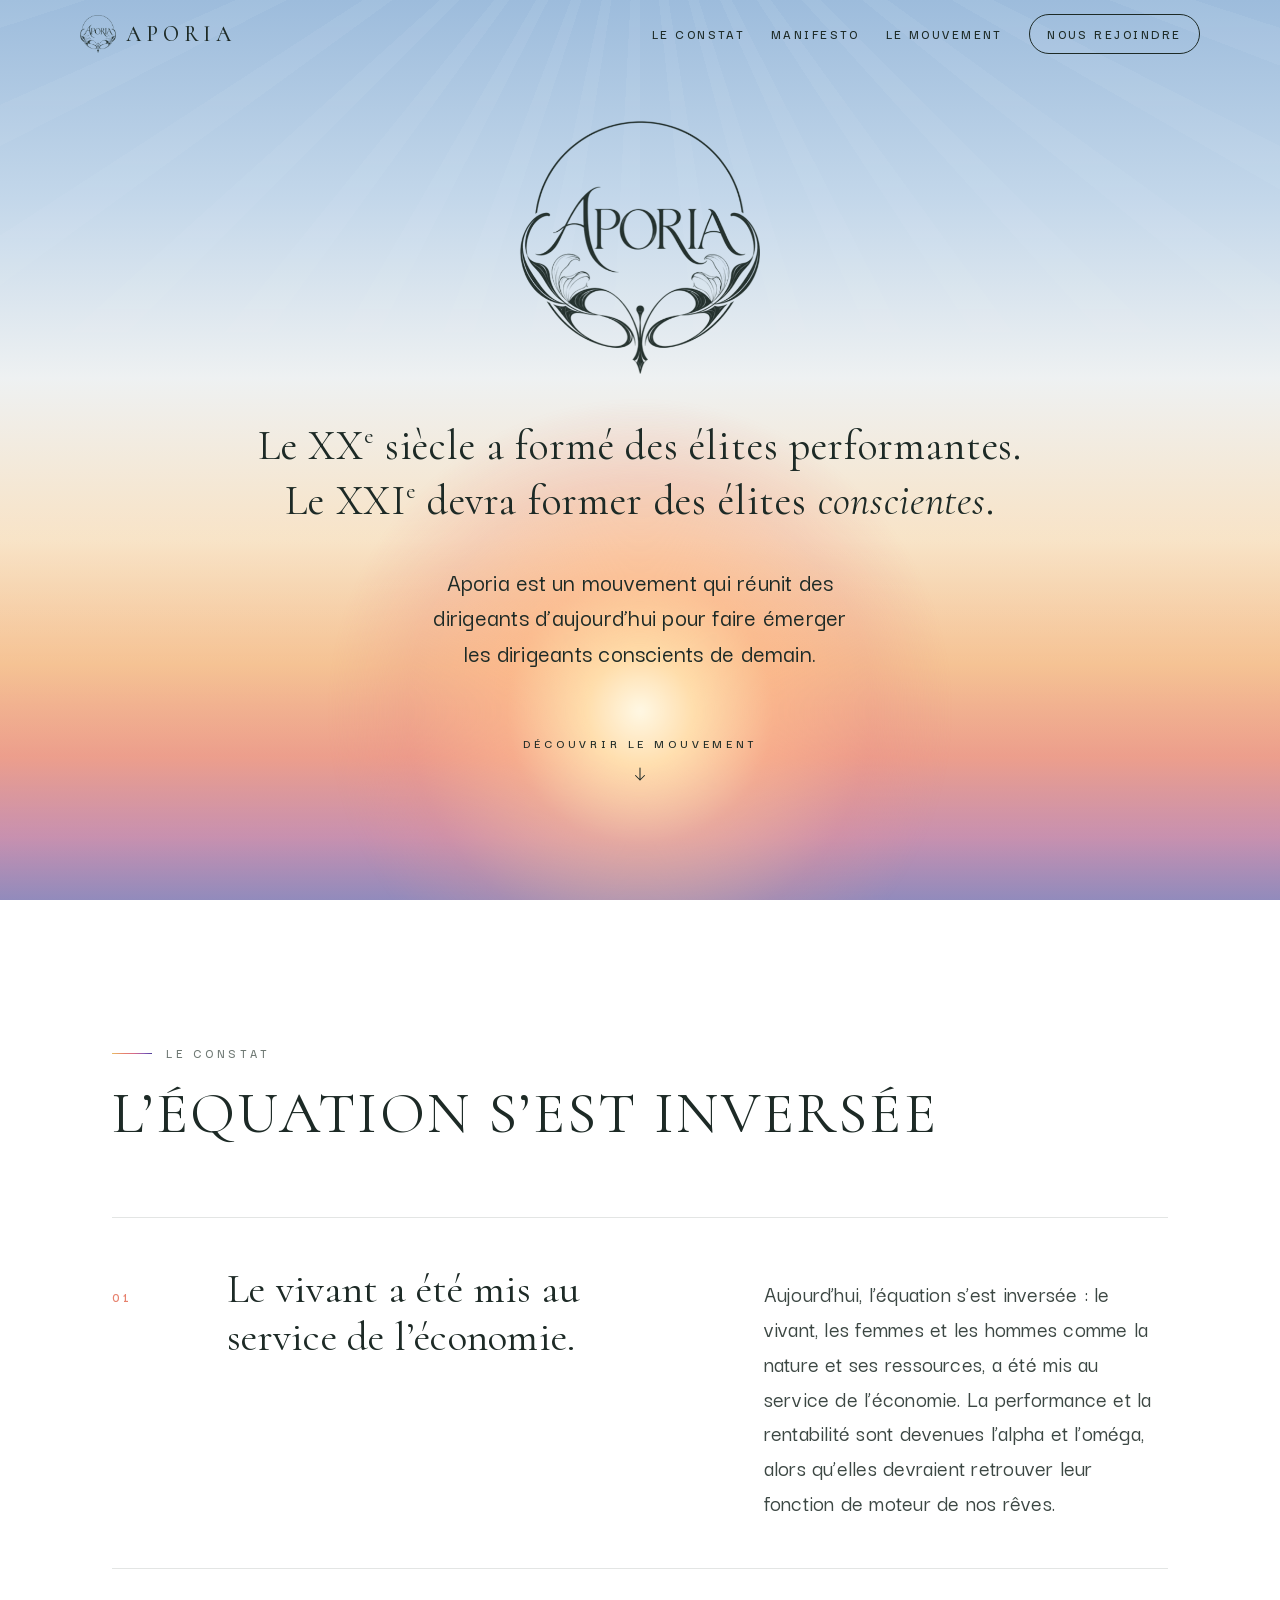
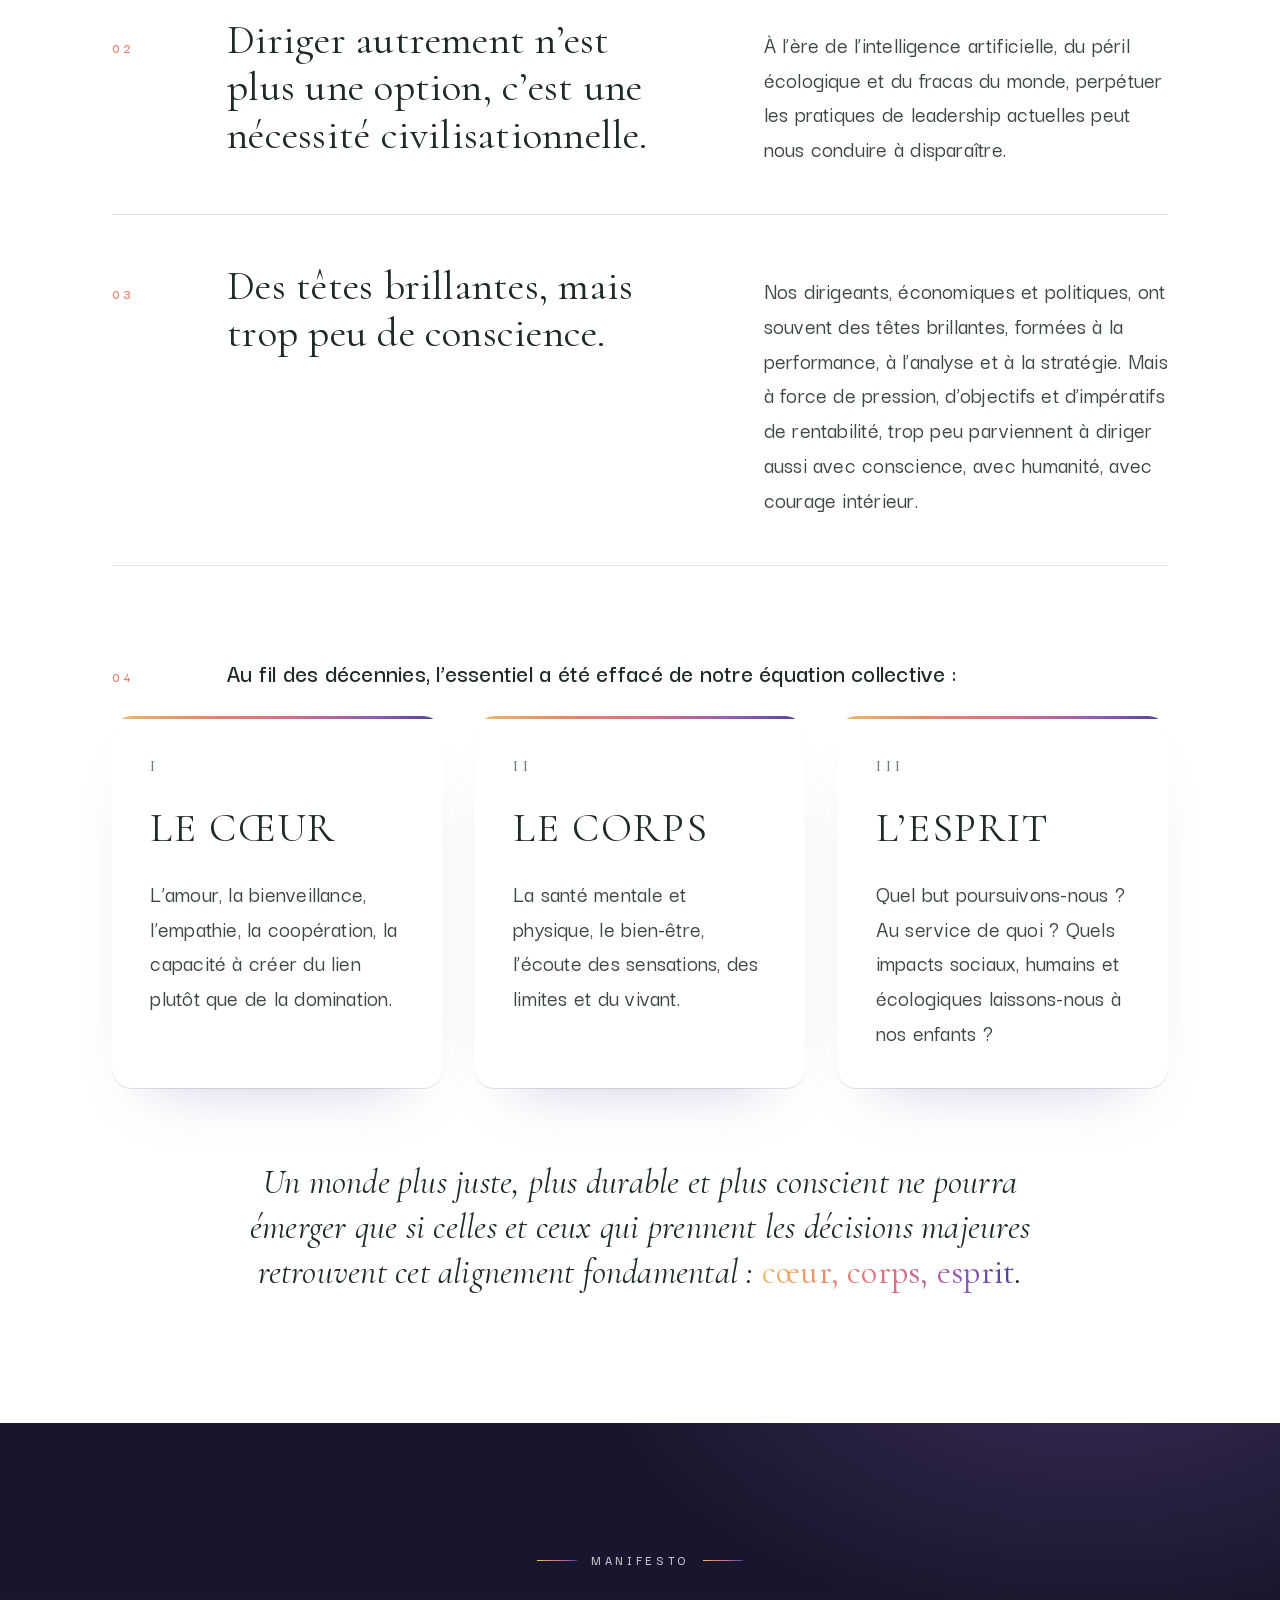
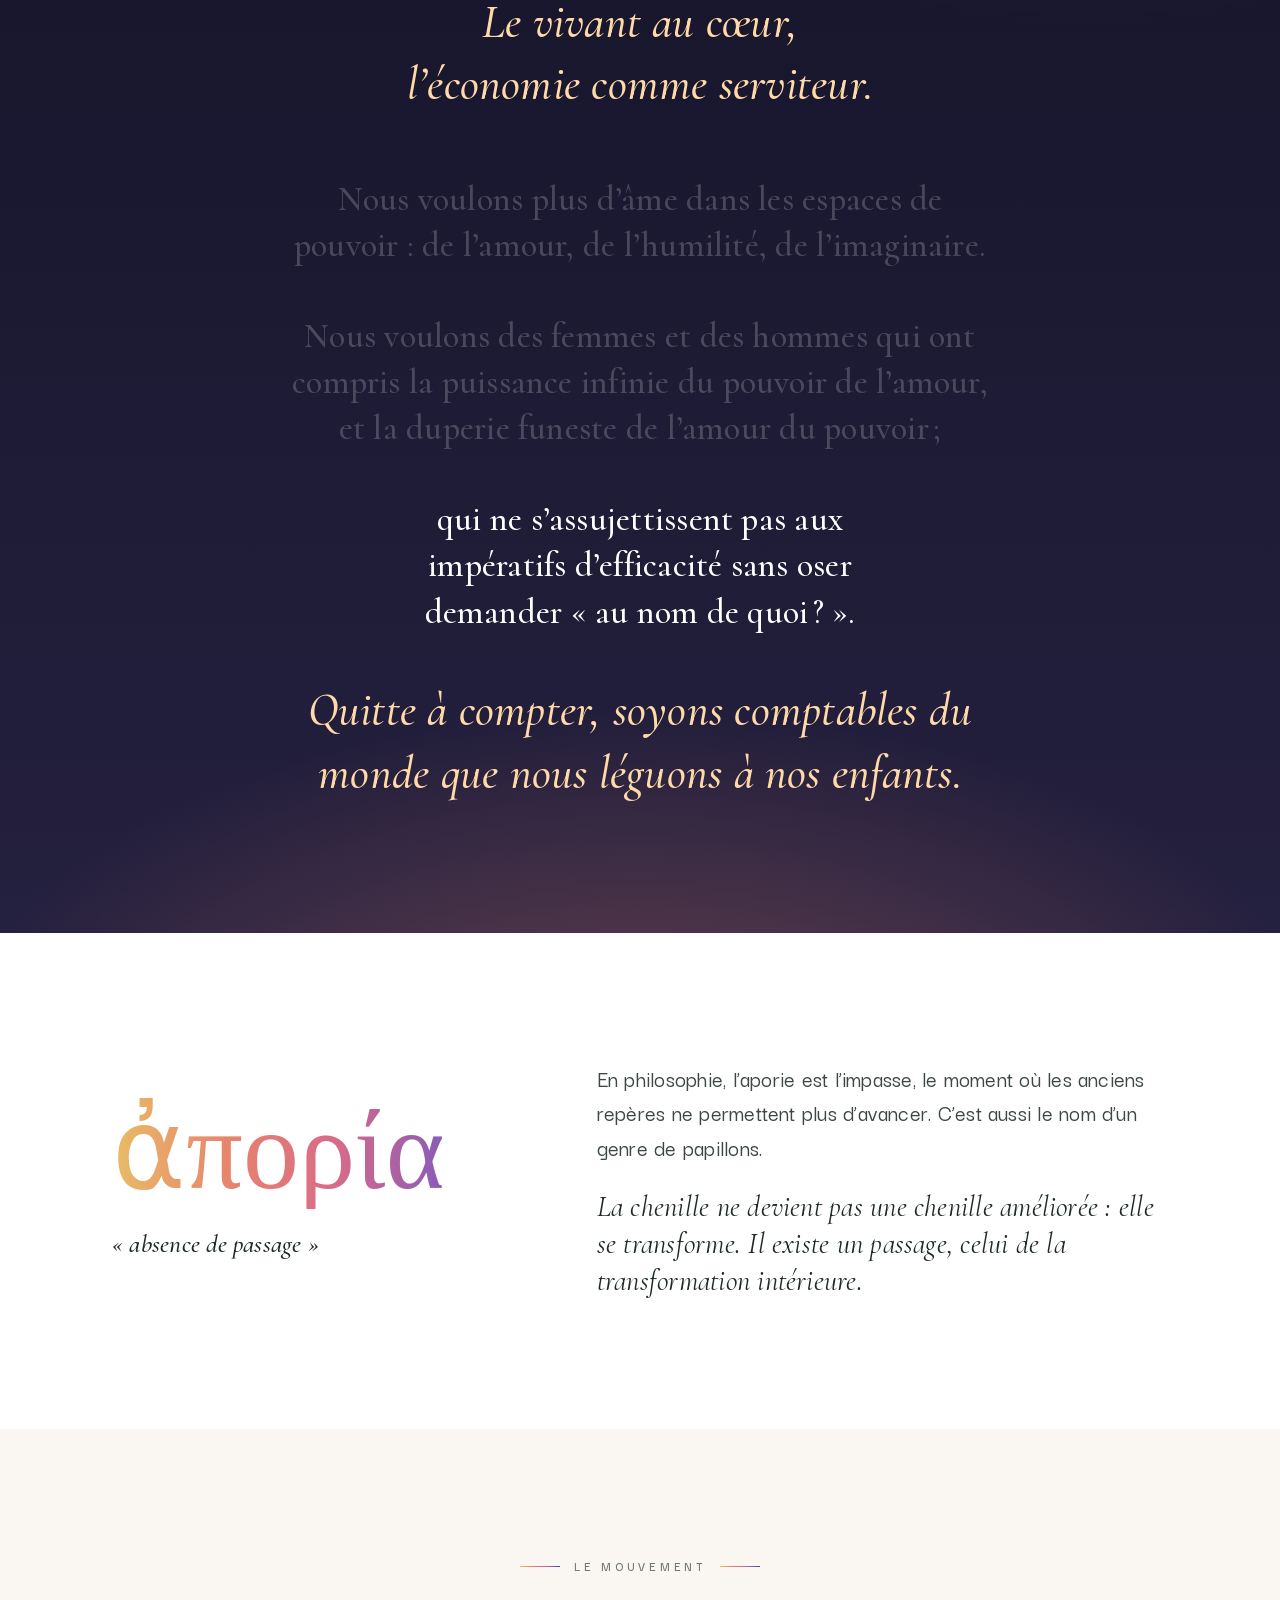
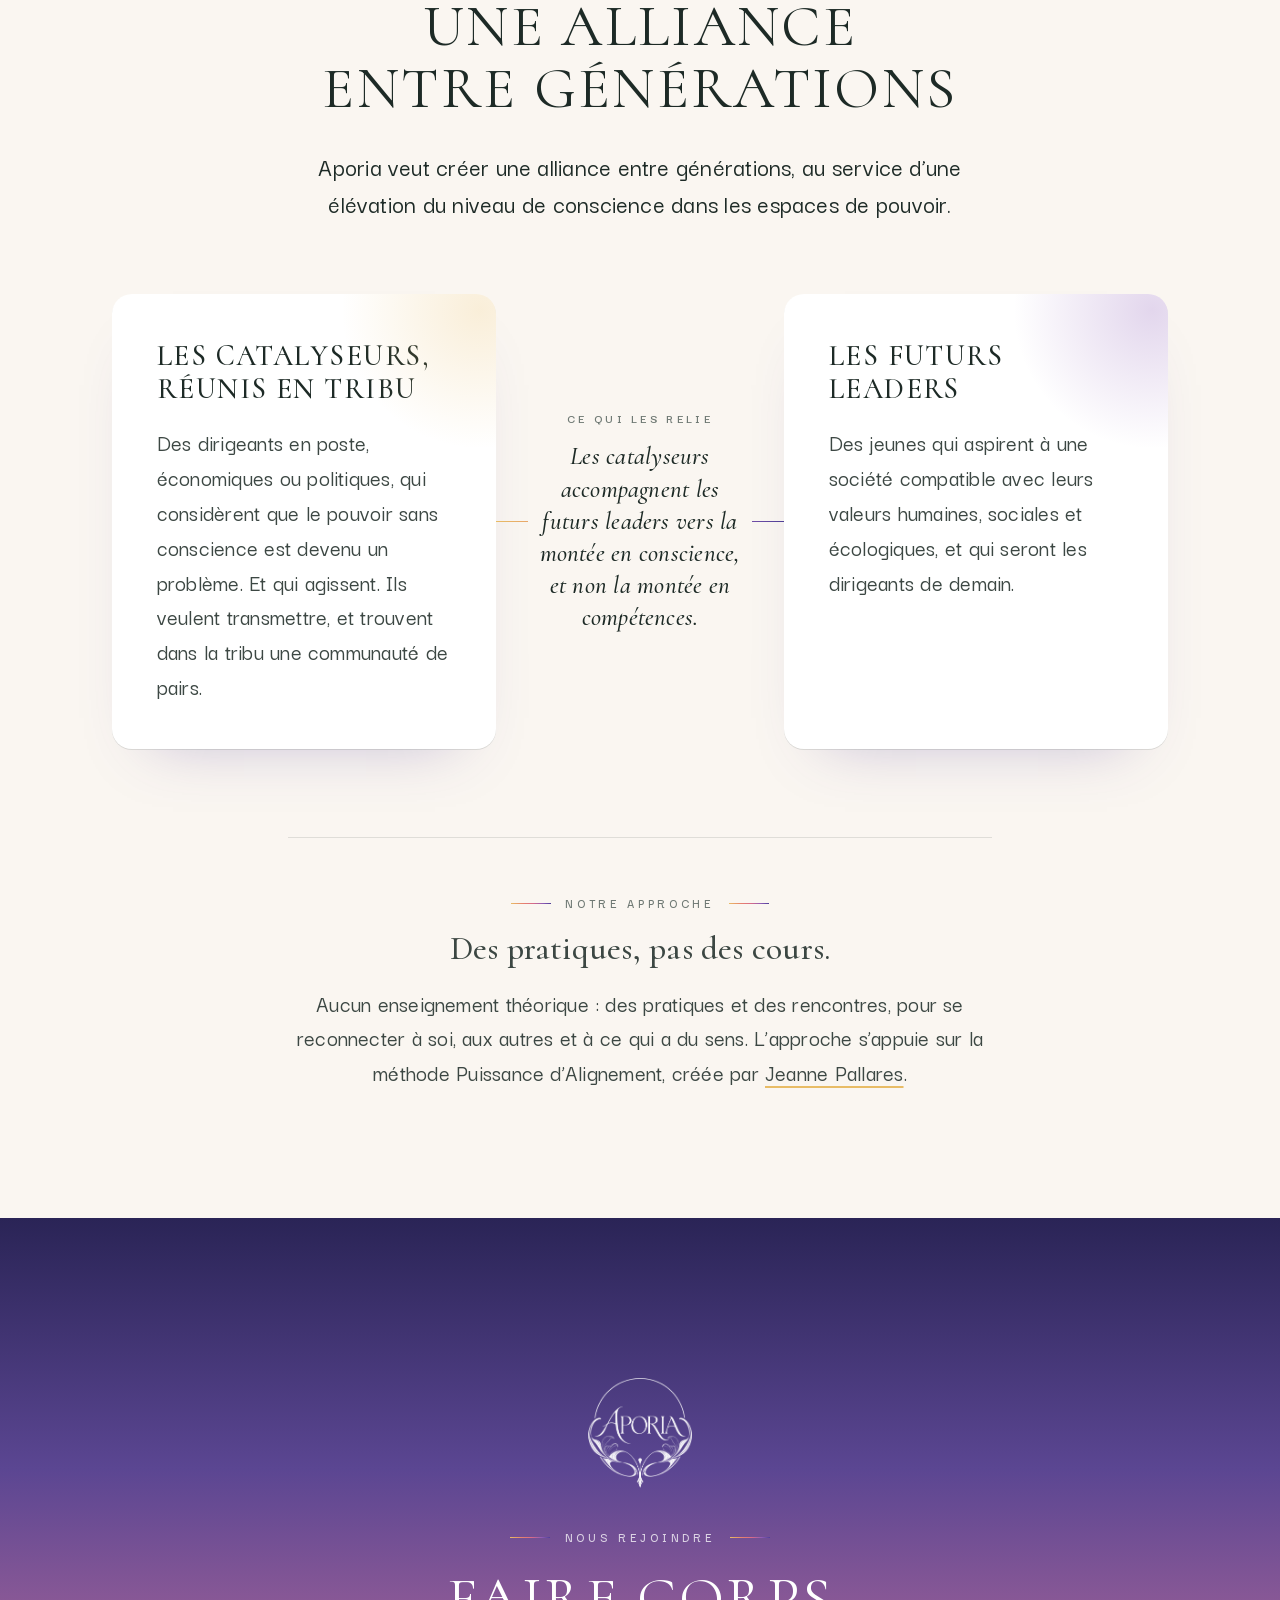
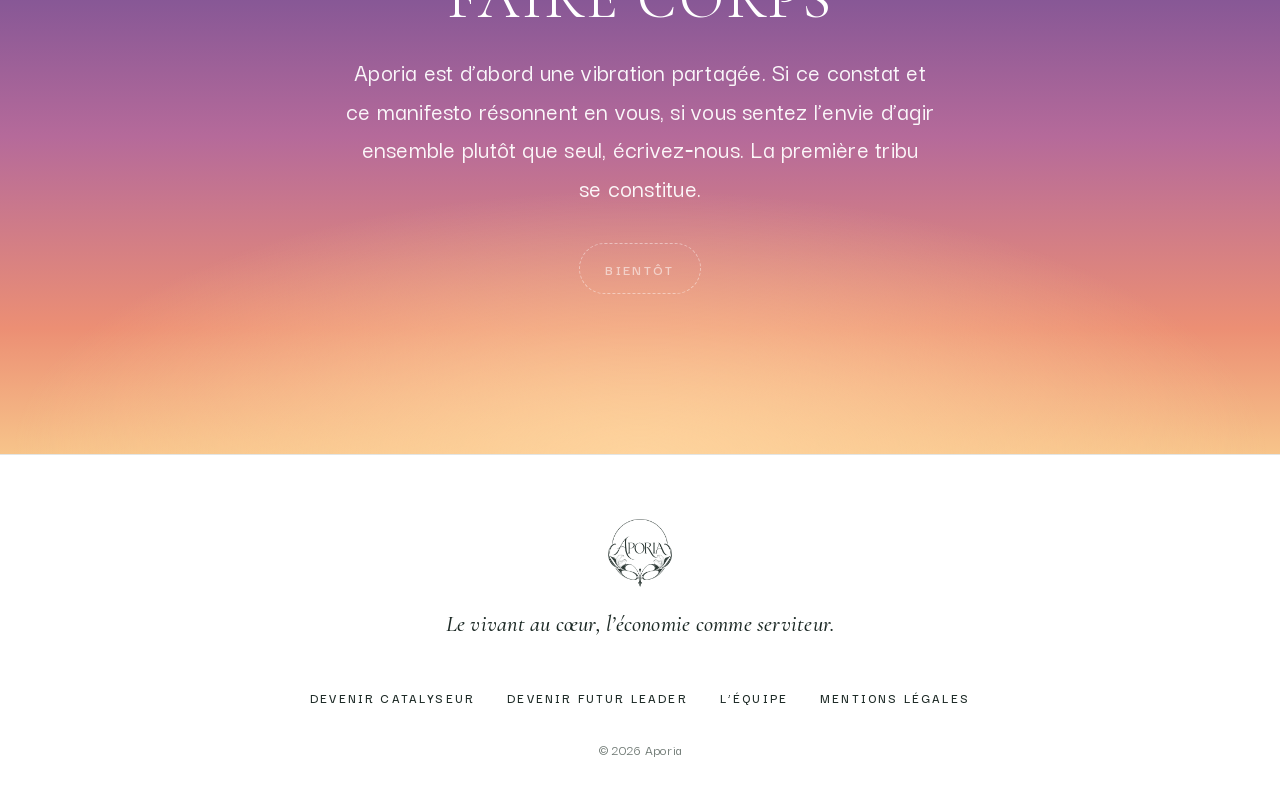
==== commit 7d2f74db: "Nous rejoindre : Faire corps ; page catalyseur sur le ton de la résonance ; catalyseur avant futur l" ====
--- a/index.html
+++ b/index.html
@@ -187,8 +187,8 @@
       <div class="container container--text">
         <img class="dawn__logo" src="/assets/img/logo-white.png" alt="" width="454" height="480" loading="lazy" data-reveal>
         <p class="kicker kicker--light kicker--center" data-reveal>Nous rejoindre</p>
-        <h2 class="title" data-reveal>La première tribu se constitue</h2>
-        <p class="dawn__text" data-reveal>Vous partagez ce constat ? Écrivez‑nous.</p>
+        <h2 class="title" data-reveal>Faire corps</h2>
+        <p class="dawn__text" data-reveal>Aporia est d’abord une vibration partagée. Si ce constat et ce manifesto résonnent en vous, si vous sentez l’envie d’agir ensemble plutôt que seul, écrivez‑nous. La première tribu se constitue.</p>
         <div data-reveal><a class="btn btn--light" data-contact="Contact" href="#rejoindre">Nous écrire</a></div>
       </div>
     </section>
@@ -200,8 +200,8 @@
       <img src="/assets/img/logo.png" alt="Aporia" width="454" height="480" loading="lazy">
       <p class="site-footer__baseline">Le vivant au cœur, l’économie comme serviteur.</p>
       <ul class="footer-links">
+        <li><a href="/catalyseur.html">Devenir catalyseur</a></li>
         <li><a href="/futur-leader.html">Devenir futur leader</a></li>
-        <li><a href="/catalyseur.html">Devenir catalyseur</a></li>
         <li><a href="/equipe.html">L’équipe</a></li>
         <li><a href="/mentions-legales.html">Mentions légales</a></li>
       </ul>
--- a/css/style.css
+++ b/css/style.css
@@ -320,7 +320,7 @@
 }
 .dawn .title { color: #fff; margin-bottom: 1.5rem; }
 .dawn__logo { width: 6.5rem; margin: 0 auto 2.5rem; }
-.dawn__text { font-size: var(--fs-lead); color: rgba(255, 255, 255, .95); margin-bottom: 2.25rem; }
+.dawn__text { font-size: var(--fs-lead); color: rgba(255, 255, 255, .95); max-width: 38rem; margin: 0 auto 2.25rem; text-wrap: pretty; }
 
 /* 11. Pied de page --------------------------------------------------------------- */
 .site-footer { padding-block: 4rem calc(3rem + env(safe-area-inset-bottom, 0px)); border-top: 1px solid var(--line); text-align: center; }
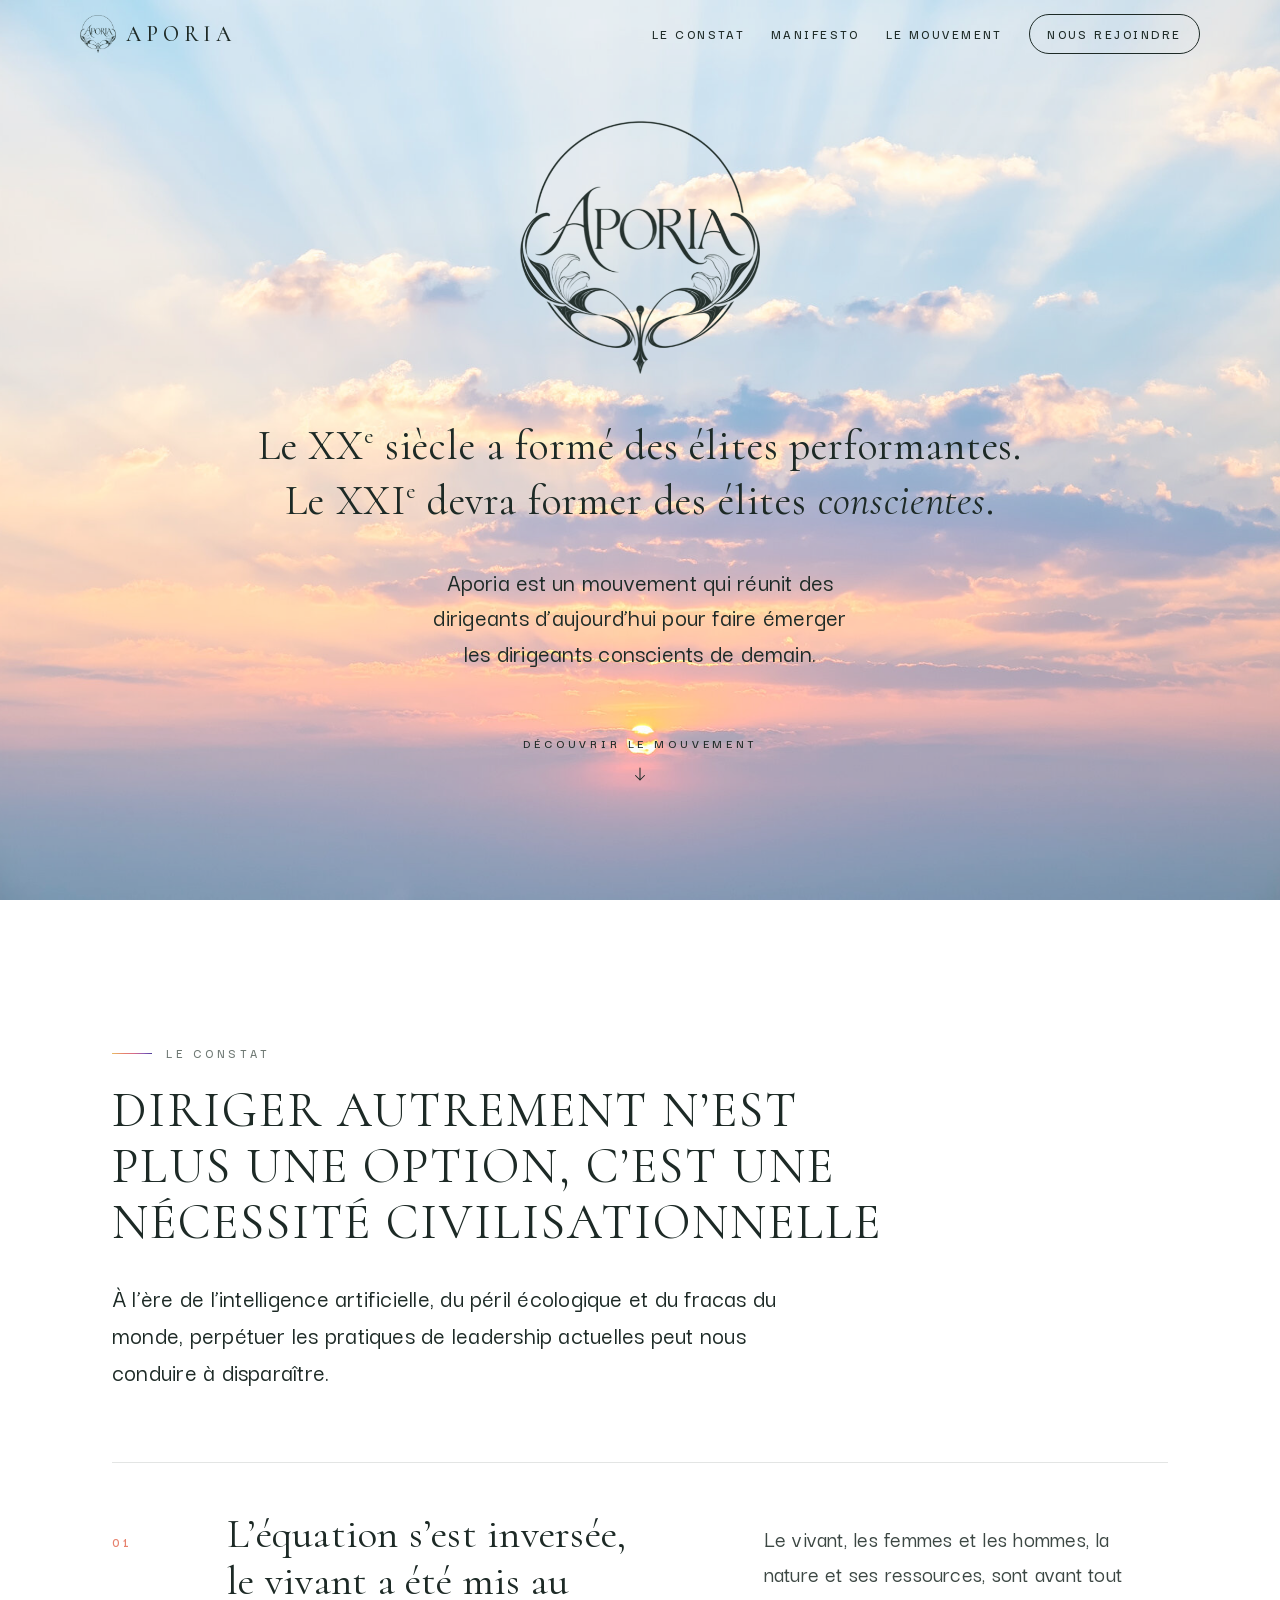
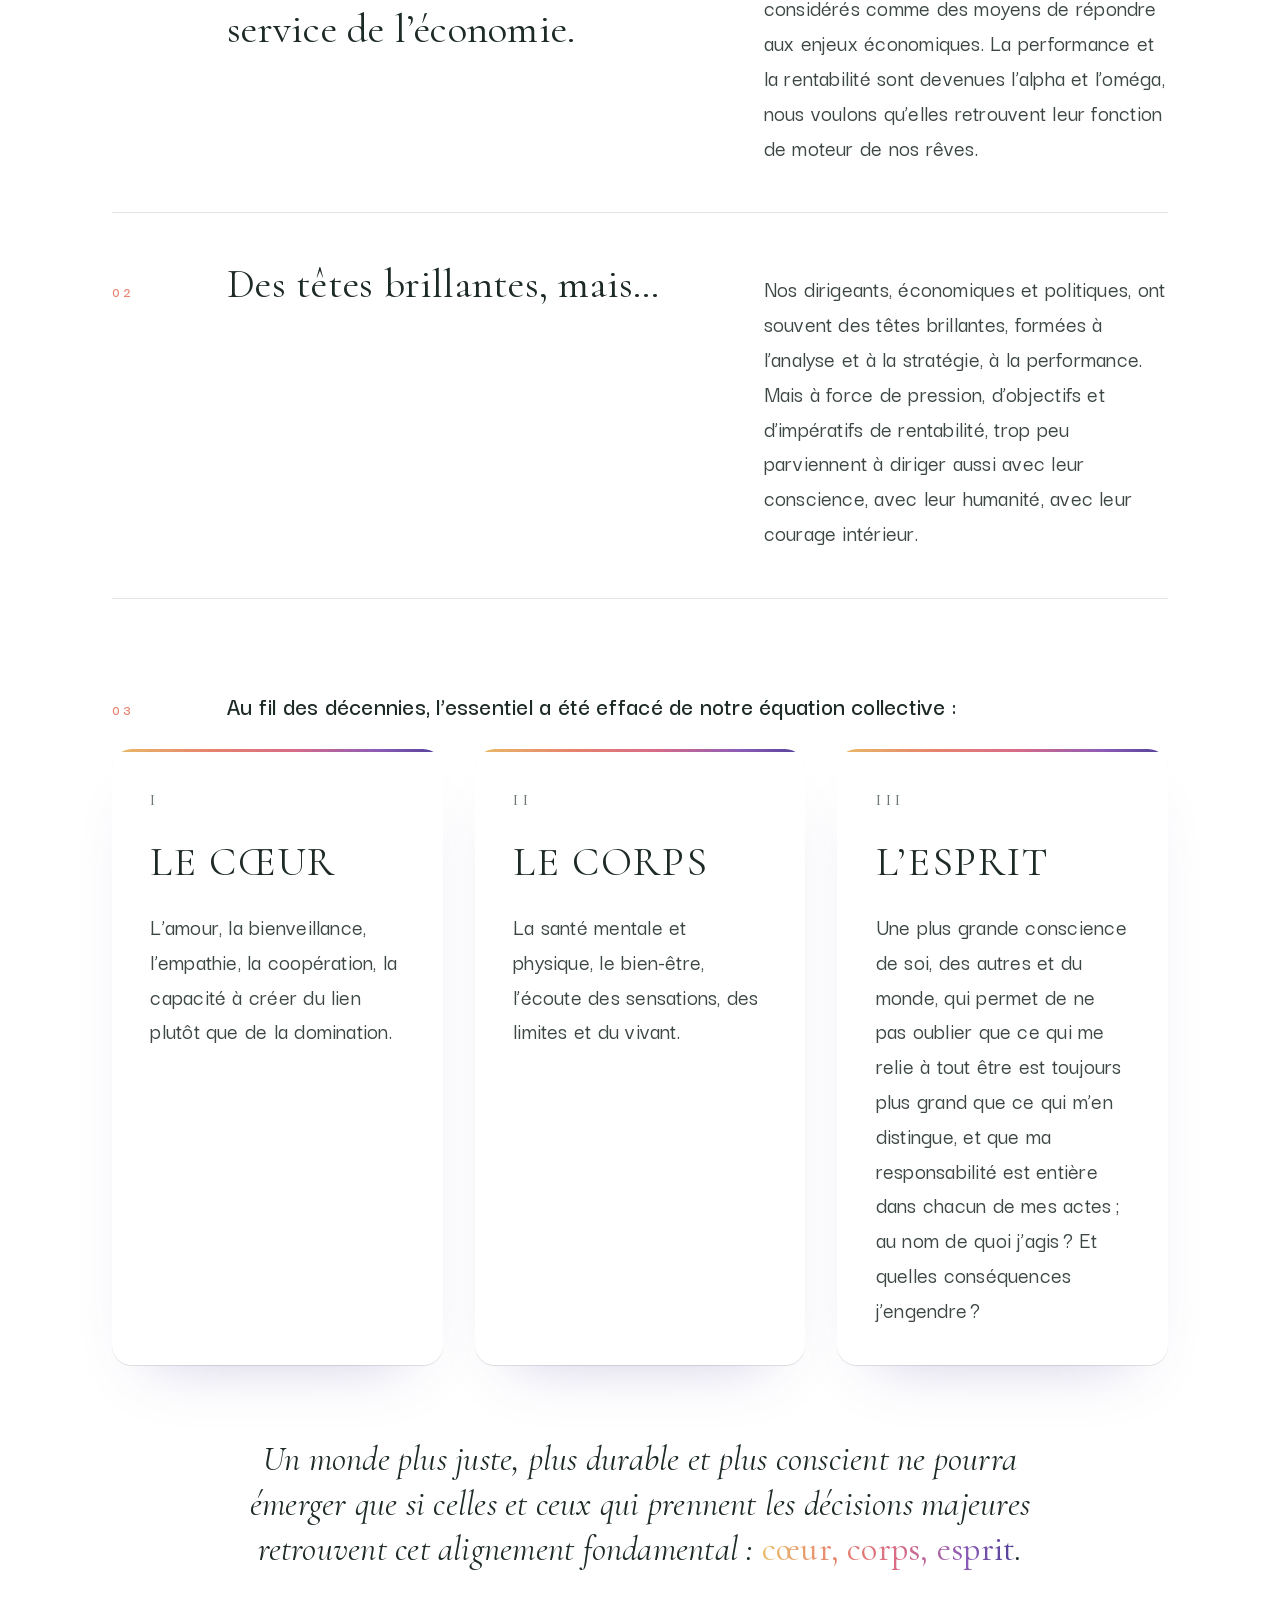
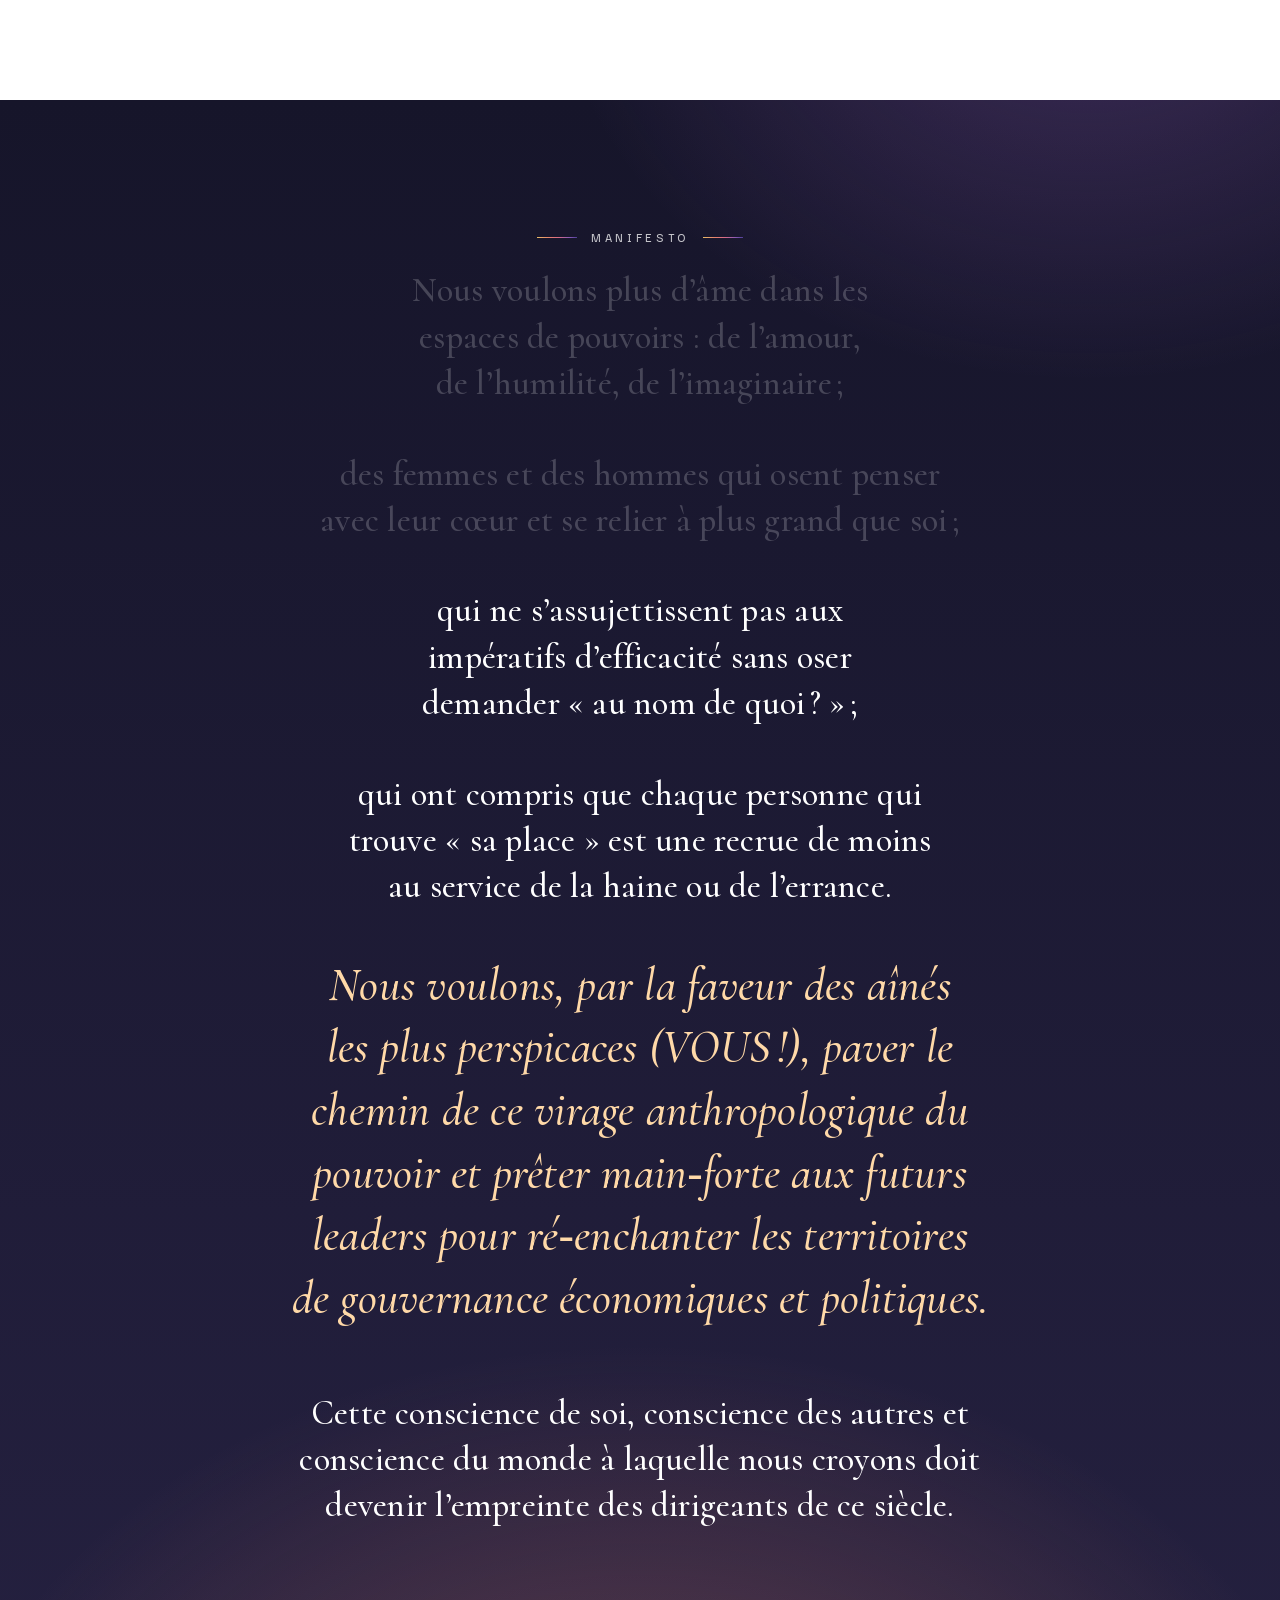
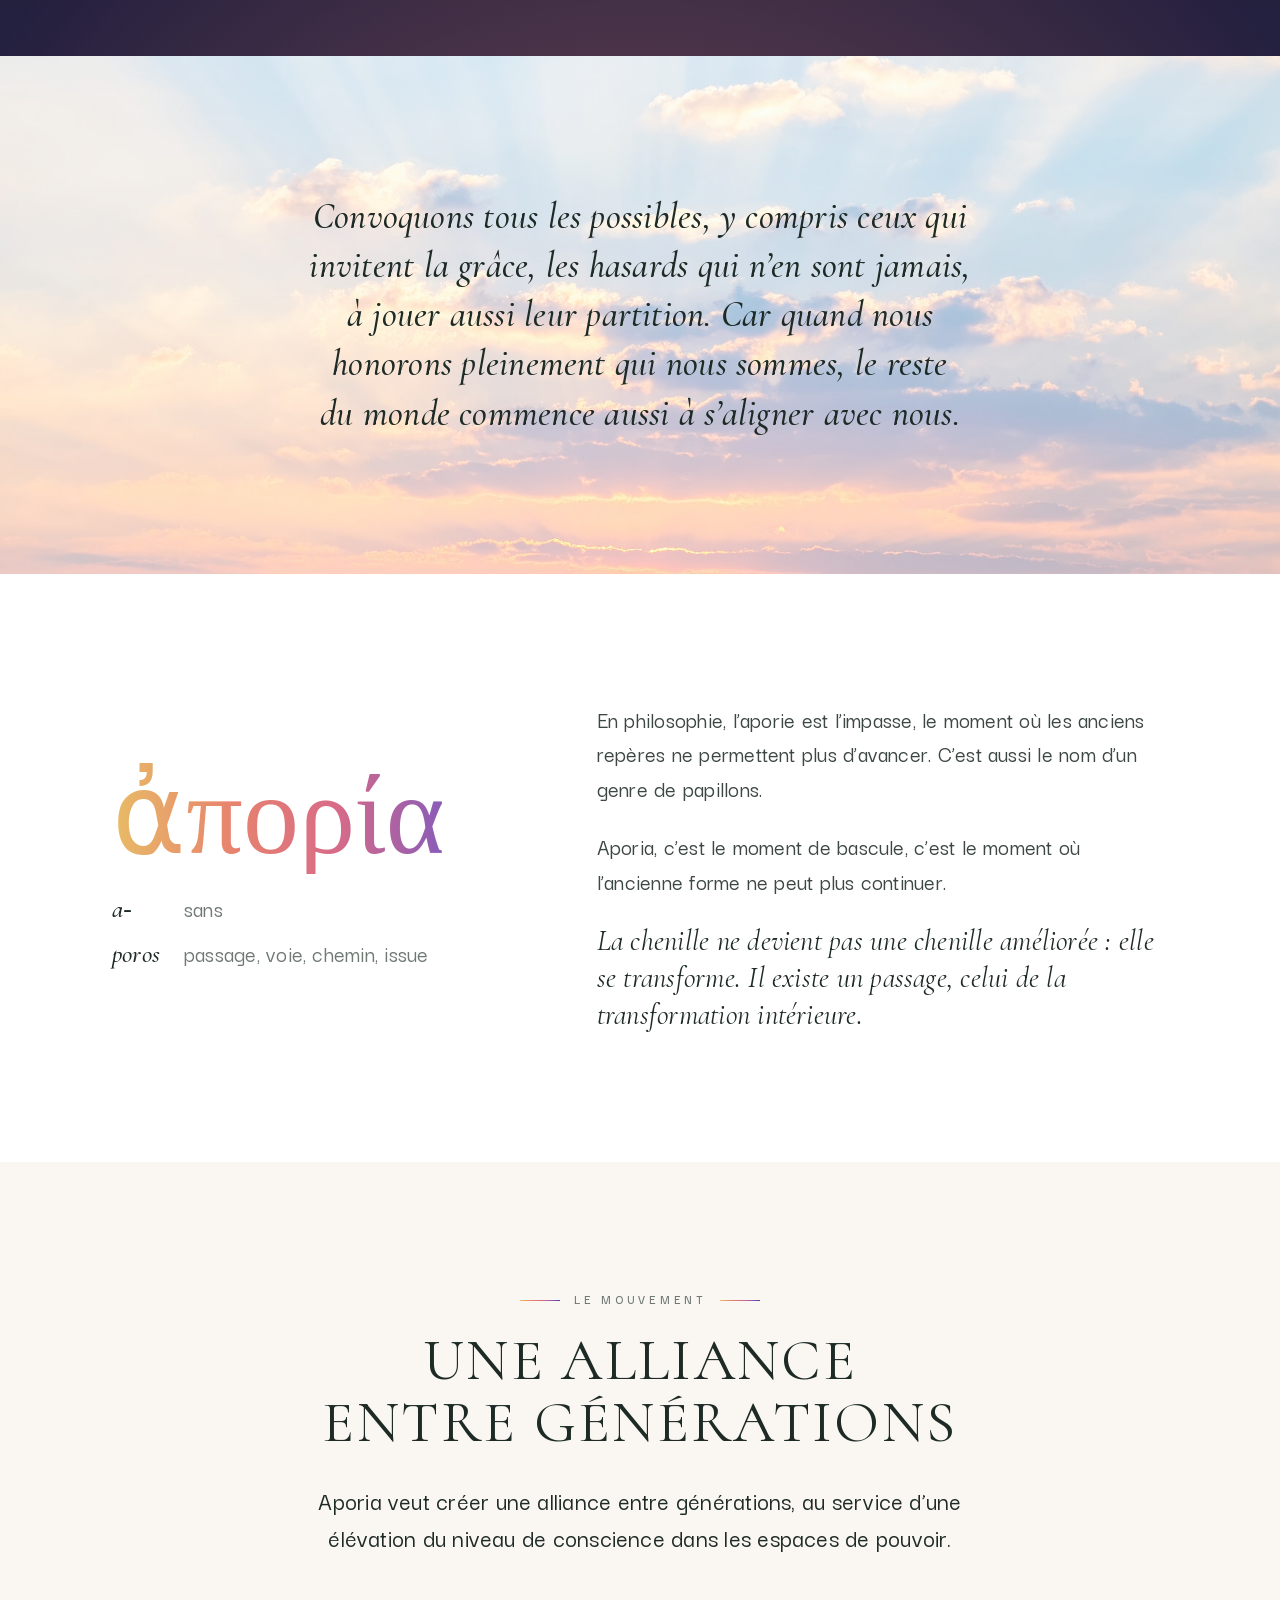
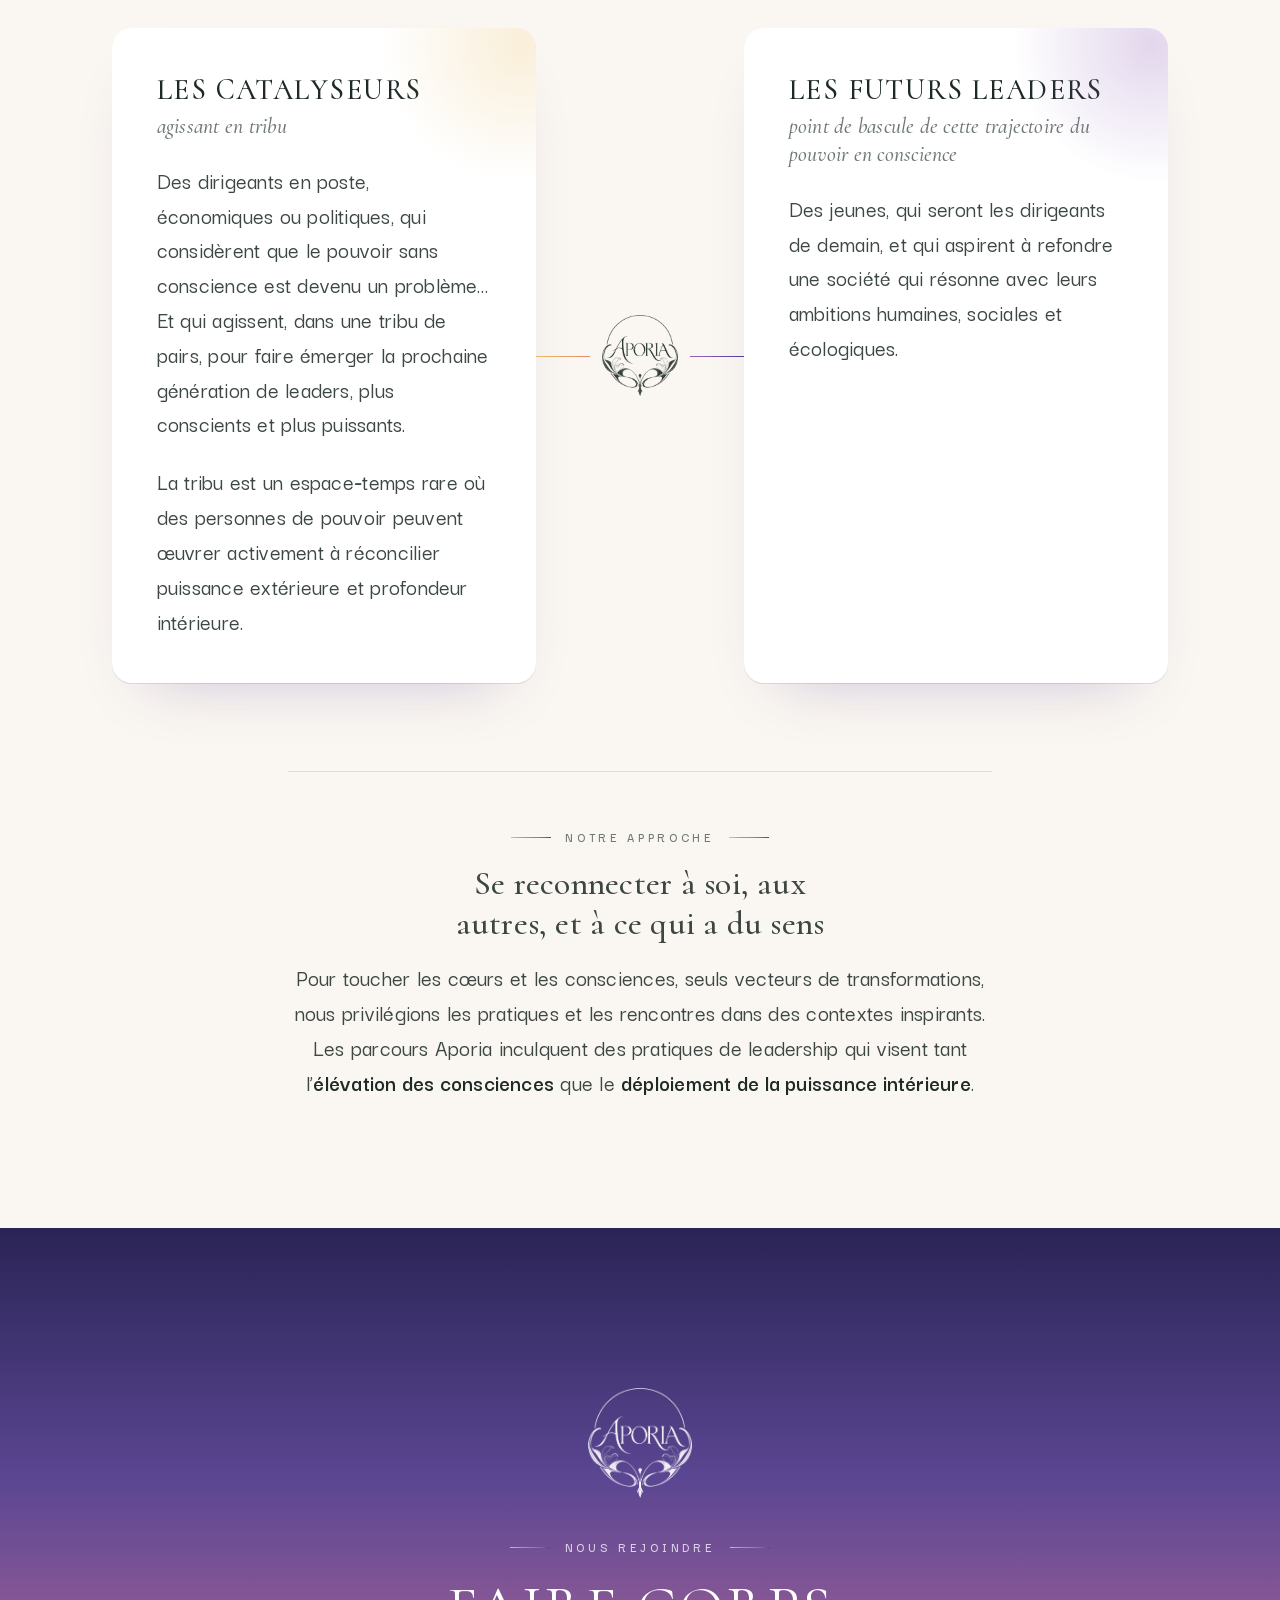
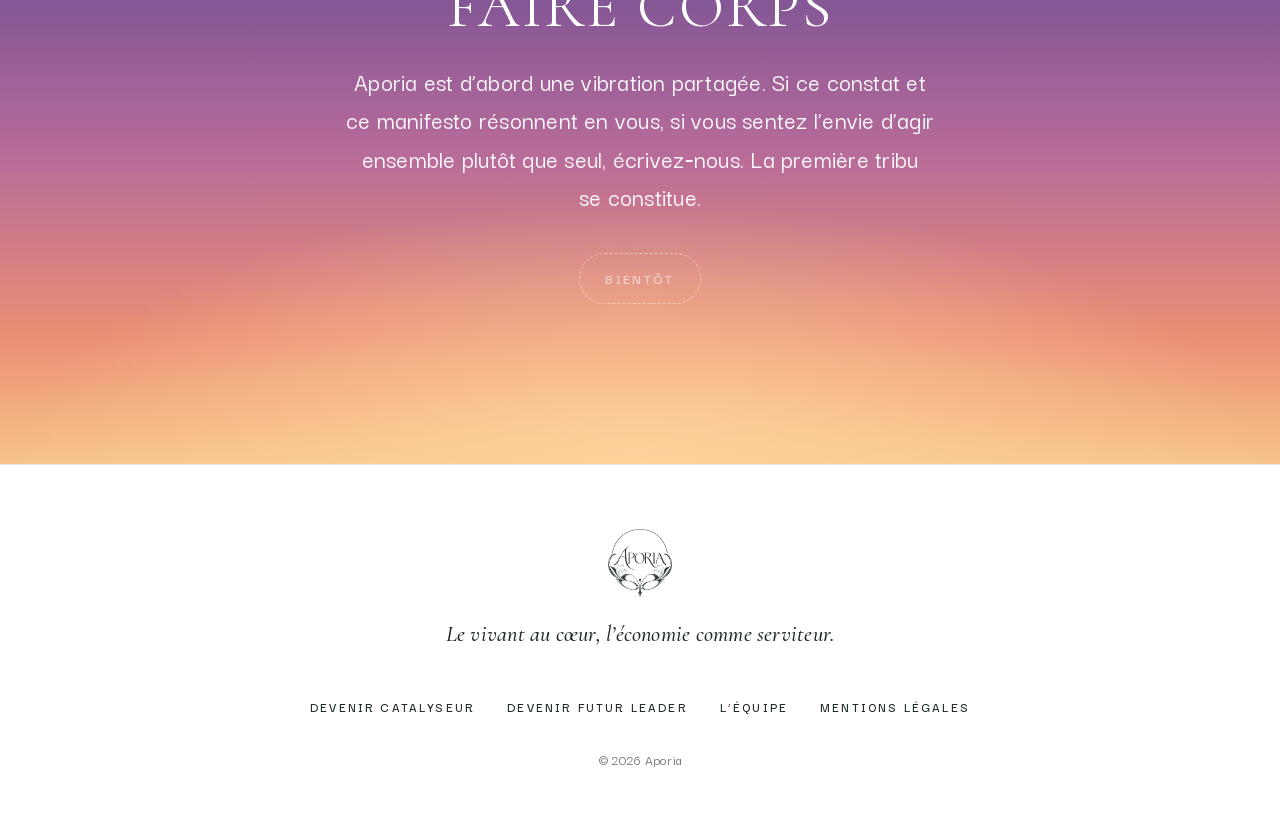
==== commit 39c7b5b4: "Accueil v3 : retours de l'équipe (constat, manifesto, bandeau, le nom, le mouvement, approche) et ph" ====
--- a/index.html
+++ b/index.html
@@ -50,11 +50,7 @@
 
     <!-- ============================================================ 1. ACCROCHE -->
     <section class="hero" id="accueil">
-      <div class="hero__sky" aria-hidden="true">
-        <div class="hero__rays"></div>
-        <div class="hero__sun"></div>
-        <div class="hero__haze"></div>
-      </div>
+      <div class="hero__sky" aria-hidden="true"></div>
       <div class="hero__content">
         <img class="hero__logo" src="/assets/img/logo.png" alt="Aporia" width="454" height="480">
         <h1 class="hero__title">
@@ -74,29 +70,25 @@
       <div class="container">
         <header class="section-head" data-reveal>
           <p class="kicker">Le constat</p>
-          <h2 class="title">L’équation s’est inversée</h2>
+          <h2 class="title title--long">Diriger autrement n’est plus une option, c’est une nécessité civilisationnelle</h2>
+          <p class="lead">À l’ère de l’intelligence artificielle, du péril écologique et du fracas du monde, perpétuer les pratiques de leadership actuelles peut nous conduire à disparaître.</p>
         </header>
 
         <ol class="beats">
           <li class="beat" data-reveal>
             <span class="beat__num">01</span>
-            <p class="beat__claim">Le vivant a été mis au service de l’économie.</p>
-            <p class="beat__text">Aujourd’hui, l’équation s’est inversée : le vivant, les femmes et les hommes comme la nature et ses ressources, a été mis au service de l’économie. La performance et la rentabilité sont devenues l’alpha et l’oméga, alors qu’elles devraient retrouver leur fonction de moteur de nos rêves.</p>
+            <p class="beat__claim">L’équation s’est inversée, le vivant a été mis au service de l’économie.</p>
+            <p class="beat__text">Le vivant, les femmes et les hommes, la nature et ses ressources, sont avant tout considérés comme des moyens de répondre aux enjeux économiques. La performance et la rentabilité sont devenues l’alpha et l’oméga, nous voulons qu’elles retrouvent leur fonction de moteur de nos rêves.</p>
           </li>
           <li class="beat" data-reveal>
             <span class="beat__num">02</span>
-            <p class="beat__claim">Diriger autrement n’est plus une option, c’est une nécessité civilisationnelle.</p>
-            <p class="beat__text">À l’ère de l’intelligence artificielle, du péril écologique et du fracas du monde, perpétuer les pratiques de leadership actuelles peut nous conduire à disparaître.</p>
-          </li>
-          <li class="beat" data-reveal>
-            <span class="beat__num">03</span>
-            <p class="beat__claim">Des têtes brillantes, mais trop peu de conscience.</p>
-            <p class="beat__text">Nos dirigeants, économiques et politiques, ont souvent des têtes brillantes, formées à la performance, à l’analyse et à la stratégie. Mais à force de pression, d’objectifs et d’impératifs de rentabilité, trop peu parviennent à diriger aussi avec conscience, avec humanité, avec courage intérieur.</p>
+            <p class="beat__claim">Des têtes brillantes, mais…</p>
+            <p class="beat__text">Nos dirigeants, économiques et politiques, ont souvent des têtes brillantes, formées à l’analyse et à la stratégie, à la performance. Mais à force de pression, d’objectifs et d’impératifs de rentabilité, trop peu parviennent à diriger aussi avec leur conscience, avec leur humanité, avec leur courage intérieur.</p>
           </li>
         </ol>
 
         <div class="erased">
-          <p class="erased__intro" data-reveal><span class="beat__num">04</span>Au fil des décennies, l’essentiel a été effacé de notre équation collective :</p>
+          <p class="erased__intro" data-reveal><span class="beat__num">03</span>Au fil des décennies, l’essentiel a été effacé de notre équation collective :</p>
           <ol class="triad">
             <li class="triad__item" data-reveal style="--i:0">
               <span class="triad__num">I</span>
@@ -111,7 +103,7 @@
             <li class="triad__item" data-reveal style="--i:2">
               <span class="triad__num">III</span>
               <h3>L’esprit</h3>
-              <p>Quel but poursuivons-nous ? Au service de quoi ? Quels impacts sociaux, humains et écologiques laissons-nous à nos enfants ?</p>
+              <p>Une plus grande conscience de soi, des autres et du monde, qui permet de ne pas oublier que ce qui me relie à tout être est toujours plus grand que ce qui m’en distingue, et que ma responsabilité est entière dans chacun de mes actes ; au nom de quoi j’agis ? Et quelles conséquences j’engendre ?</p>
             </li>
           </ol>
           <p class="statement erased__close" data-reveal>Un monde plus juste, plus durable et plus conscient ne pourra émerger que si celles et ceux qui prennent les décisions majeures retrouvent cet alignement fondamental : <em>cœur, corps, esprit</em>.</p>
@@ -124,12 +116,21 @@
       <div class="container">
         <h2 class="kicker kicker--light kicker--center" data-reveal>Manifesto</h2>
         <div class="manifesto">
-          <p class="manifesto__line manifesto__line--accent">Le vivant au cœur, l’économie comme serviteur.</p>
-          <p class="manifesto__line">Nous voulons plus d’âme dans les espaces de pouvoir : de l’amour, de l’humilité, de l’imaginaire.</p>
-          <p class="manifesto__line">Nous voulons des femmes et des hommes qui ont compris la puissance infinie du pouvoir de l’amour, et la duperie funeste de l’amour du pouvoir ;</p>
-          <p class="manifesto__line">qui ne s’assujettissent pas aux impératifs d’efficacité sans oser demander « au nom de quoi ? ».</p>
-          <p class="manifesto__line manifesto__line--accent">Quitte à compter, soyons comptables du monde que nous léguons à nos enfants.</p>
-        </div>
+          <p class="manifesto__line">Nous voulons plus d’âme dans les espaces de pouvoirs : de l’amour, de l’humilité, de l’imaginaire ;</p>
+          <p class="manifesto__line">des femmes et des hommes qui osent penser avec leur cœur et se relier à plus grand que soi ;</p>
+          <p class="manifesto__line">qui ne s’assujettissent pas aux impératifs d’efficacité sans oser demander « au nom de quoi ? » ;</p>
+          <p class="manifesto__line">qui ont compris que chaque personne qui trouve « sa place » est une recrue de moins au service de la haine ou de l’errance.</p>
+          <p class="manifesto__line manifesto__line--accent">Nous voulons, par la faveur des aînés les plus perspicaces (VOUS !), paver le chemin de ce virage anthropologique du pouvoir et prêter main‑forte aux futurs leaders pour ré‑enchanter les territoires de gouvernance économiques et politiques.</p>
+          <p class="manifesto__line">Cette conscience de soi, conscience des autres et conscience du monde à laquelle nous croyons doit devenir l’empreinte des dirigeants de ce siècle.</p>
+        </div>
+      </div>
+    </section>
+
+    <!-- ============================================================ BANDEAU -->
+    <section class="band" aria-label="Convoquer tous les possibles">
+      <div class="band__sky" aria-hidden="true"></div>
+      <div class="container container--text">
+        <p class="band__text" data-reveal>Convoquons tous les possibles, y compris ceux qui invitent la grâce, les hasards qui n’en sont jamais, à jouer aussi leur partition. Car quand nous honorons pleinement qui nous sommes, le reste du monde commence aussi à s’aligner avec nous.</p>
       </div>
     </section>
 
@@ -138,10 +139,14 @@
       <div class="container etymology">
         <div data-reveal>
           <p class="greek" lang="grc">ἀπορία</p>
-          <p class="literal">« absence de passage »</p>
+          <dl class="roots">
+            <div><dt>a‑</dt><dd>sans</dd></div>
+            <div><dt>poros</dt><dd>passage, voie, chemin, issue</dd></div>
+          </dl>
         </div>
         <div class="etymology__text prose" data-reveal>
           <p>En philosophie, l’aporie est l’impasse, le moment où les anciens repères ne permettent plus d’avancer. C’est aussi le nom d’un genre de papillons.</p>
+          <p>Aporia, c’est le moment de bascule, c’est le moment où l’ancienne forme ne peut plus continuer.</p>
           <p class="statement">La chenille ne devient pas une chenille améliorée : elle se transforme. Il existe un passage, celui de la transformation intérieure.</p>
         </div>
       </div>
@@ -158,25 +163,25 @@
 
         <div class="alliance">
           <article class="member" data-reveal style="--i:0">
-            <h3>Les catalyseurs, réunis en tribu</h3>
-            <p>Des dirigeants en poste, économiques ou politiques, qui considèrent que le pouvoir sans conscience est devenu un problème. Et qui agissent. Ils veulent transmettre, et trouvent dans la tribu une communauté de pairs.</p>
+            <h3>Les catalyseurs</h3>
+            <p class="member__tag">agissant en tribu</p>
+            <p>Des dirigeants en poste, économiques ou politiques, qui considèrent que le pouvoir sans conscience est devenu un problème… Et qui agissent, dans une tribu de pairs, pour faire émerger la prochaine génération de leaders, plus conscients et plus puissants.</p>
+            <p>La tribu est un espace‑temps rare où des personnes de pouvoir peuvent œuvrer activement à réconcilier puissance extérieure et profondeur intérieure.</p>
           </article>
           <div class="bridge" data-reveal style="--i:1">
-            <div class="bridge__box">
-              <h3>Ce qui les relie</h3>
-              <p>Les catalyseurs accompagnent les futurs leaders vers la montée en conscience, et non la montée en compétences.</p>
-            </div>
+            <div class="bridge__box"><img src="/assets/img/logo.png" alt="" width="454" height="480" loading="lazy"></div>
           </div>
           <article class="member member--leaders" data-reveal style="--i:2">
             <h3>Les futurs leaders</h3>
-            <p>Des jeunes qui aspirent à une société compatible avec leurs valeurs humaines, sociales et écologiques, et qui seront les dirigeants de demain.</p>
+            <p class="member__tag">point de bascule de cette trajectoire du pouvoir en conscience</p>
+            <p>Des jeunes, qui seront les dirigeants de demain, et qui aspirent à refondre une société qui résonne avec leurs ambitions humaines, sociales et écologiques.</p>
           </article>
         </div>
 
         <div class="approach" data-reveal>
           <h3 class="kicker kicker--center">Notre approche</h3>
-          <p class="approach__title">Des pratiques, pas des cours.</p>
-          <p class="approach__text">Aucun enseignement théorique : des pratiques et des rencontres, pour se reconnecter à soi, aux autres et à ce qui a du sens. L’approche s’appuie sur la méthode Puissance d’Alignement, créée par <a href="/equipe.html#jeanne">Jeanne Pallares</a>.</p>
+          <p class="approach__title">Se reconnecter à soi, aux autres, et à ce qui a du sens</p>
+          <p class="approach__text">Pour toucher les cœurs et les consciences, seuls vecteurs de transformations, nous privilégions les pratiques et les rencontres dans des contextes inspirants. Les parcours Aporia inculquent des pratiques de leadership qui visent tant l’<strong>élévation des consciences</strong> que le <strong>déploiement de la puissance intérieure</strong>.</p>
         </div>
       </div>
     </section>
--- a/css/style.css
+++ b/css/style.css
@@ -116,6 +116,7 @@
   text-transform: uppercase;
   text-wrap: balance;
 }
+.title--long { font-size: clamp(1.9rem, 1.35rem + 2.2vw, 3.2rem); line-height: 1.12; max-width: 58rem; }
 .lead { font-size: var(--fs-lead); line-height: 1.45; color: var(--ink); max-width: 44rem; margin-top: 1.75rem; text-wrap: pretty; }
 .prose p { text-wrap: pretty; }
 .prose--narrow { max-width: var(--max-text); }
@@ -194,27 +195,11 @@
 }
 .hero__sky {
   position: absolute; inset: 0; z-index: -1;
-  background: linear-gradient(180deg,
-    #9dbcdc 0%, #c3d7ea 22%, #eef1f2 42%, #f8e3c6 60%, #f4bb87 74%, #e98c76 84%, #b9739a 93%, #6d64a6 100%);
-}
-.hero__rays {
-  position: absolute; inset: -20% -10% 0; opacity: .32; mix-blend-mode: soft-light;
-  background: repeating-conic-gradient(from 180deg at 50% 0%, rgba(255,255,255,.55) 0deg 3deg, transparent 3deg 9deg);
-  -webkit-mask-image: linear-gradient(180deg, #000 0%, transparent 60%);
-          mask-image: linear-gradient(180deg, #000 0%, transparent 60%);
-  animation: rays 40s linear infinite alternate;
-}
-.hero__sun {
-  position: absolute; left: 50%; bottom: -14vmin; width: 70vmin; aspect-ratio: 1; border-radius: 50%;
-  translate: -50% calc(var(--hero-shift, 0) * -18vmin);
-  background: radial-gradient(circle, #fff7e0 0%, #ffd9a0 12%, rgba(255, 170, 120, .55) 30%, rgba(235, 120, 110, .2) 52%, transparent 70%);
-  filter: blur(2px);
-  animation: breathe 9s ease-in-out infinite;
-}
-.hero__haze {
-  position: absolute; inset: auto 0 0; height: 45%;
-  background: linear-gradient(180deg, transparent, rgba(255, 255, 255, .25));
-}
+  background: #f3d9c0 url("/assets/img/ciel.jpg") center 62% / cover no-repeat;
+  scale: calc(1 + var(--hero-shift, 0) * .08);
+}
+/* Aplat blanc translucide sur la photo */
+.hero__sky::after { content: ""; position: absolute; inset: 0; background: rgba(255, 255, 255, .42); }
 .hero__content { max-width: 52rem; translate: 0 calc(var(--hero-shift, 0) * 6rem); opacity: calc(1 - var(--hero-shift, 0) * 1.2); }
 .hero__logo { width: clamp(10rem, 20vw, 15rem); margin: 0 auto clamp(2rem, 5vh, 3rem); }
 .hero__title { font-family: var(--serif); font-weight: 400; font-size: clamp(1.45rem, 1rem + 2.1vw, 2.6rem); line-height: 1.3; letter-spacing: .02em; color: var(--ink); text-wrap: balance; }
@@ -277,12 +262,17 @@
 }
 .manifesto__line:last-child { margin-bottom: 0; }
 .manifesto__line--accent { font-style: italic; color: #ffd9a8; font-size: clamp(1.8rem, 1.3rem + 2vw, 3rem); }
+.band { position: relative; isolation: isolate; overflow: hidden; padding-block: clamp(5rem, 11vw, 8.5rem); text-align: center; }
+.band__sky { position: absolute; inset: 0; z-index: -1; background: #f3d9c0 url("/assets/img/ciel.jpg") center 40% / cover no-repeat; }
+.band__sky::after { content: ""; position: absolute; inset: 0; background: rgba(255, 255, 255, .55); }
+.band__text { font-family: var(--serif); font-style: italic; font-size: clamp(1.5rem, 1.15rem + 1.4vw, 2.4rem); line-height: 1.35; color: var(--ink); margin: 0 auto; text-wrap: balance; }
+@media (max-width: 56rem) { .hero__sky, .band__sky { background-image: url("/assets/img/ciel-900.jpg"); } }
 .js .manifesto__line { opacity: .2; transition: opacity .9s var(--ease); }
 .js .manifesto__line.is-lit { opacity: 1; }
 
 /* 9. Le mouvement : deux membres et ce qui les relie ------------------------- */
 .alliance {
-  display: grid; grid-template-columns: minmax(0, 1fr) minmax(11rem, 14rem) minmax(0, 1fr);
+  display: grid; grid-template-columns: minmax(0, 1fr) minmax(6rem, 9rem) minmax(0, 1fr);
   align-items: center; gap: clamp(1rem, 2.5vw, 2rem);
 }
 .member {
@@ -296,19 +286,22 @@
 .member--leaders { --tone: var(--violet); }
 .member h3 { position: relative; font-family: var(--serif); font-size: clamp(1.45rem, 1.25rem + .7vw, 1.85rem); font-weight: 500; letter-spacing: .05em; text-transform: uppercase; line-height: 1.15; margin-bottom: 1.25rem; }
 .member p { position: relative; margin: 0; }
+.member p + p { margin-top: 1em; }
+.member h3 { margin-bottom: .35rem; }
+.member .member__tag { font-family: var(--serif); font-style: italic; font-size: clamp(1.15rem, 1.05rem + .4vw, 1.35rem); line-height: 1.3; color: var(--muted); margin-bottom: 1.25rem; }
 
 .bridge { position: relative; text-align: center; padding-block: 2rem; }
 .bridge::before {
   content: ""; position: absolute; left: -2rem; right: -2rem; top: 50%; height: 1px; background: var(--dawn); z-index: 0;
 }
-.bridge__box { position: relative; z-index: 1; background: var(--paper-warm); padding: 1.25rem .25rem; }
-.bridge h3 { font-family: var(--sans); font-size: .8rem; font-weight: 650; letter-spacing: .26em; text-transform: uppercase; color: var(--muted); margin-bottom: .75rem; }
+.bridge__box { position: relative; z-index: 1; background: var(--paper-warm); padding: .75rem; width: fit-content; margin-inline: auto; }
+.bridge__box img { display: block; width: clamp(4.5rem, 6vw, 6rem); }
 .approach { max-width: 44rem; margin: clamp(3.5rem, 7vw, 5.5rem) auto 0; padding-top: clamp(2.5rem, 5vw, 3.5rem); border-top: 1px solid var(--line); text-align: center; }
 .approach .kicker { margin: 0 0 1rem; }
-.approach__title { font-family: var(--serif); font-size: clamp(1.6rem, 1.3rem + 1vw, 2.2rem); line-height: 1.2; margin: 0 0 1rem; }
+.approach__title { font-family: var(--serif); font-size: clamp(1.6rem, 1.3rem + 1vw, 2.2rem); line-height: 1.2; margin: 0 0 1rem; text-wrap: balance; }
 .approach__text { margin: 0; text-wrap: pretty; }
+.approach__text strong { font-weight: 650; }
 .approach__text a { color: inherit; text-decoration-color: var(--gold); text-underline-offset: .2em; }
-.bridge p { font-family: var(--serif); font-style: italic; font-size: clamp(1.3rem, 1.15rem + .5vw, 1.6rem); line-height: 1.3; color: var(--ink); margin: 0; }
 
 /* 10. Contact : ciel d'aube ---------------------------------------------------- */
 .dawn { position: relative; isolation: isolate; overflow: hidden; padding-block: clamp(6rem, 14vw, 10rem); text-align: center; color: #fff; }
@@ -342,7 +335,10 @@
   font-family: var(--serif); font-weight: 300; font-size: clamp(4rem, 3rem + 5vw, 7.5rem); line-height: 1; margin: 0 0 1rem;
   background: var(--dawn); -webkit-background-clip: text; background-clip: text; color: transparent;
 }
-.literal { font-family: var(--serif); font-style: italic; font-size: 1.6rem; color: var(--ink); margin: 0; }
+.roots { margin: 0; display: grid; gap: .4rem; }
+.roots div { display: flex; gap: .9rem; align-items: baseline; }
+.roots dt { font-family: var(--serif); font-style: italic; font-size: 1.6rem; color: var(--ink); min-width: 3.6rem; }
+.roots dd { margin: 0; color: var(--muted); }
 .etymology__text p:last-child { margin-bottom: 0; }
 .etymology__text .statement { text-align: left; margin: 1.5rem 0 0; font-size: clamp(1.35rem, 1.15rem + .8vw, 1.85rem); }
 
@@ -410,15 +406,14 @@
 .js .hero__cta { animation-delay: 1.2s; }
 
 @keyframes rise { from { opacity: 0; transform: translateY(18px); filter: blur(4px); } to { opacity: 1; transform: none; filter: none; } }
-@keyframes rays { from { transform: rotate(-4deg); } to { transform: rotate(4deg); } }
-@keyframes breathe { 0%, 100% { scale: 1; opacity: .95; } 50% { scale: 1.06; opacity: 1; } }
 @keyframes nudge { 0%, 100% { transform: translateY(0); } 50% { transform: translateY(6px); } }
 
 @media (prefers-reduced-motion: reduce) {
   html { scroll-behavior: auto; }
   *, *::before, *::after { animation-duration: .01ms !important; animation-iteration-count: 1 !important; transition-duration: .01ms !important; }
   .js [data-reveal], .js .manifesto__line { opacity: 1; transform: none; }
-  .hero__content, .hero__sun { translate: none; }
+  .hero__content { translate: none; }
+  .hero__sky { scale: none; }
 }
 
 /* 15. Responsive ---------------------------------------------------------------------- */
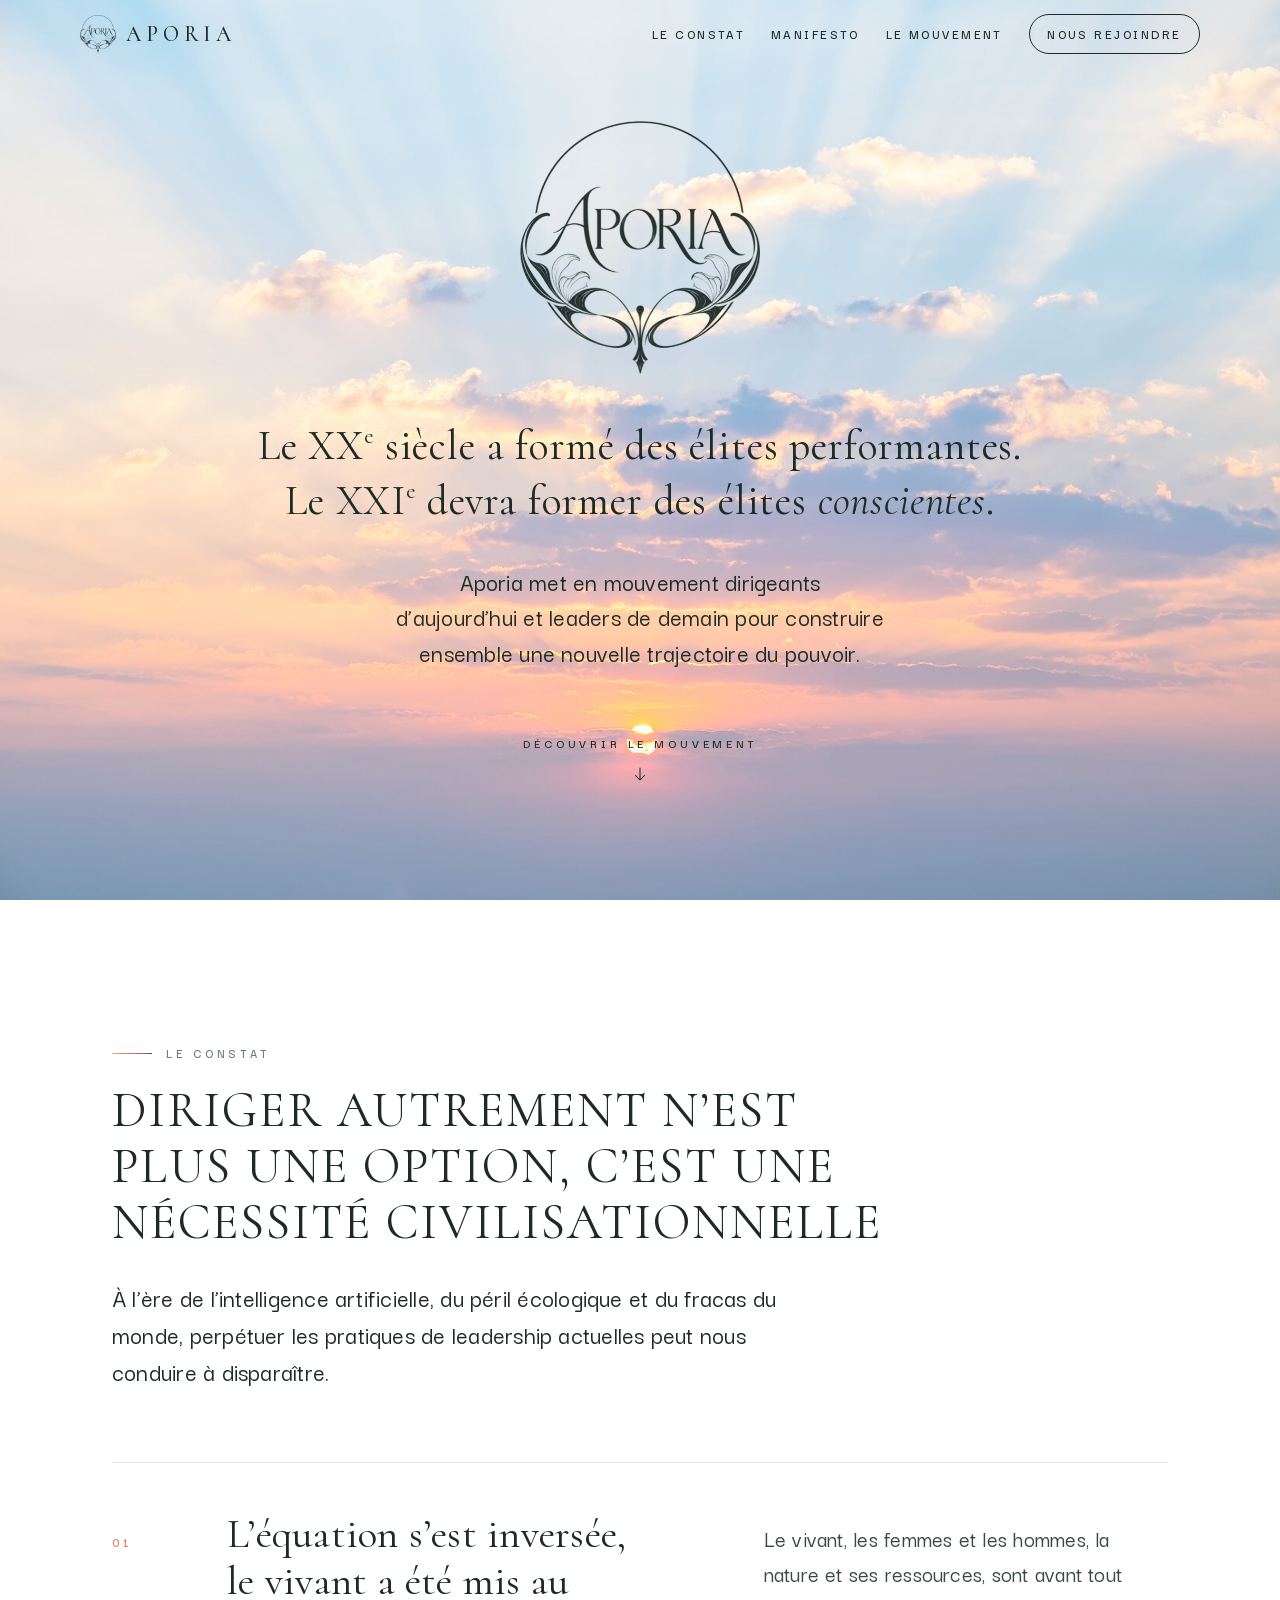
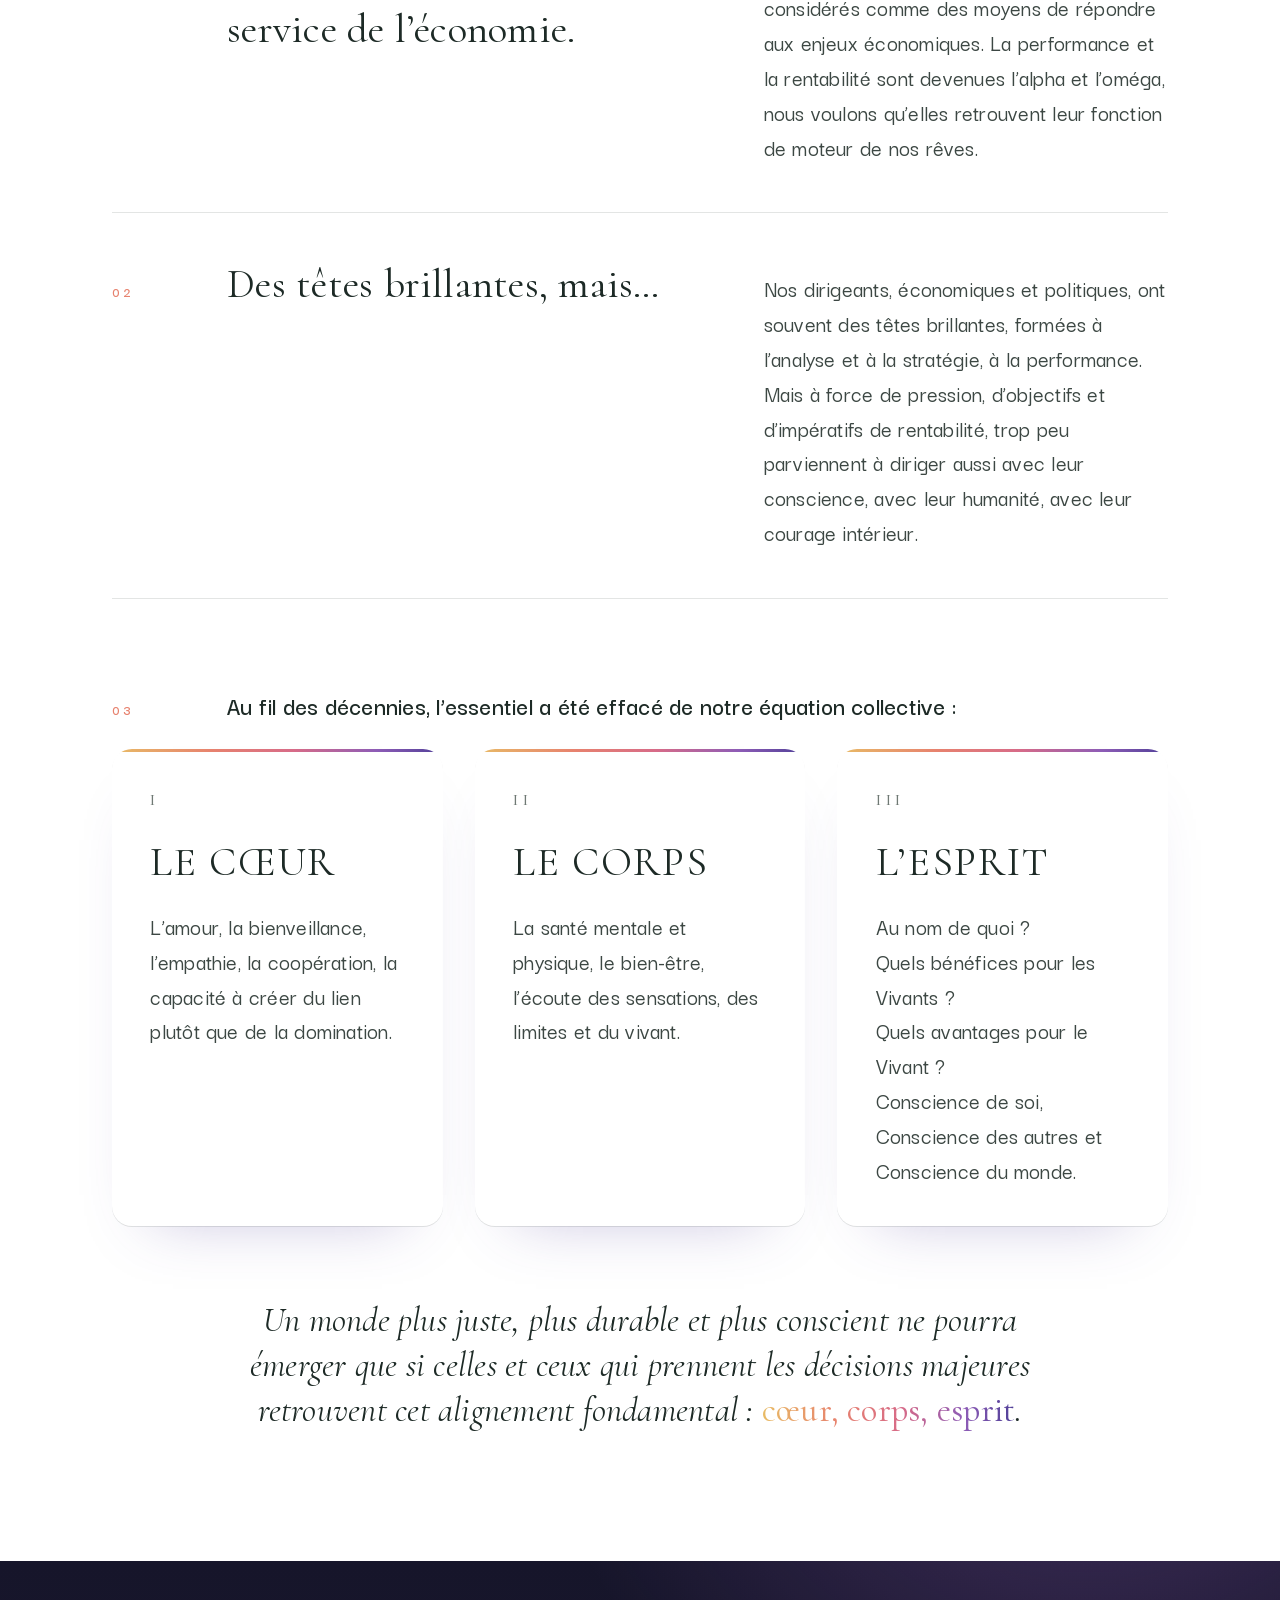
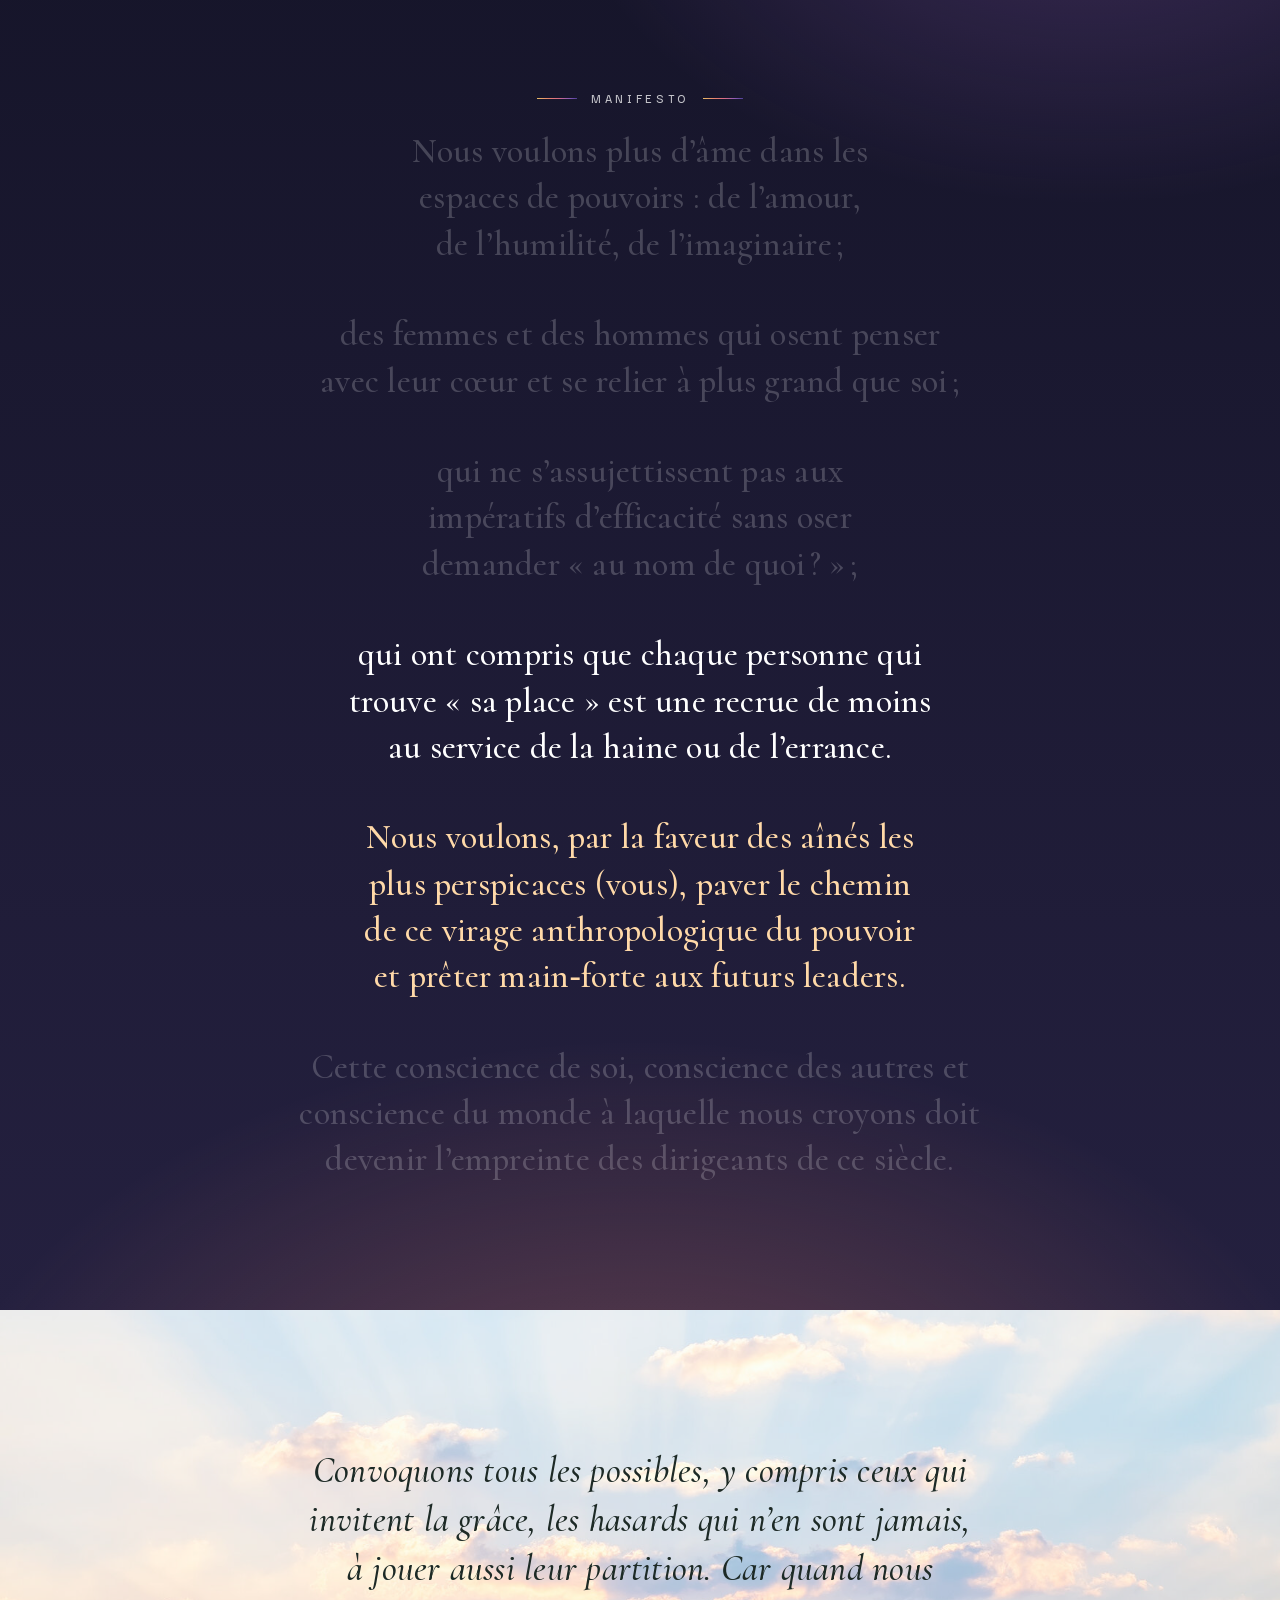
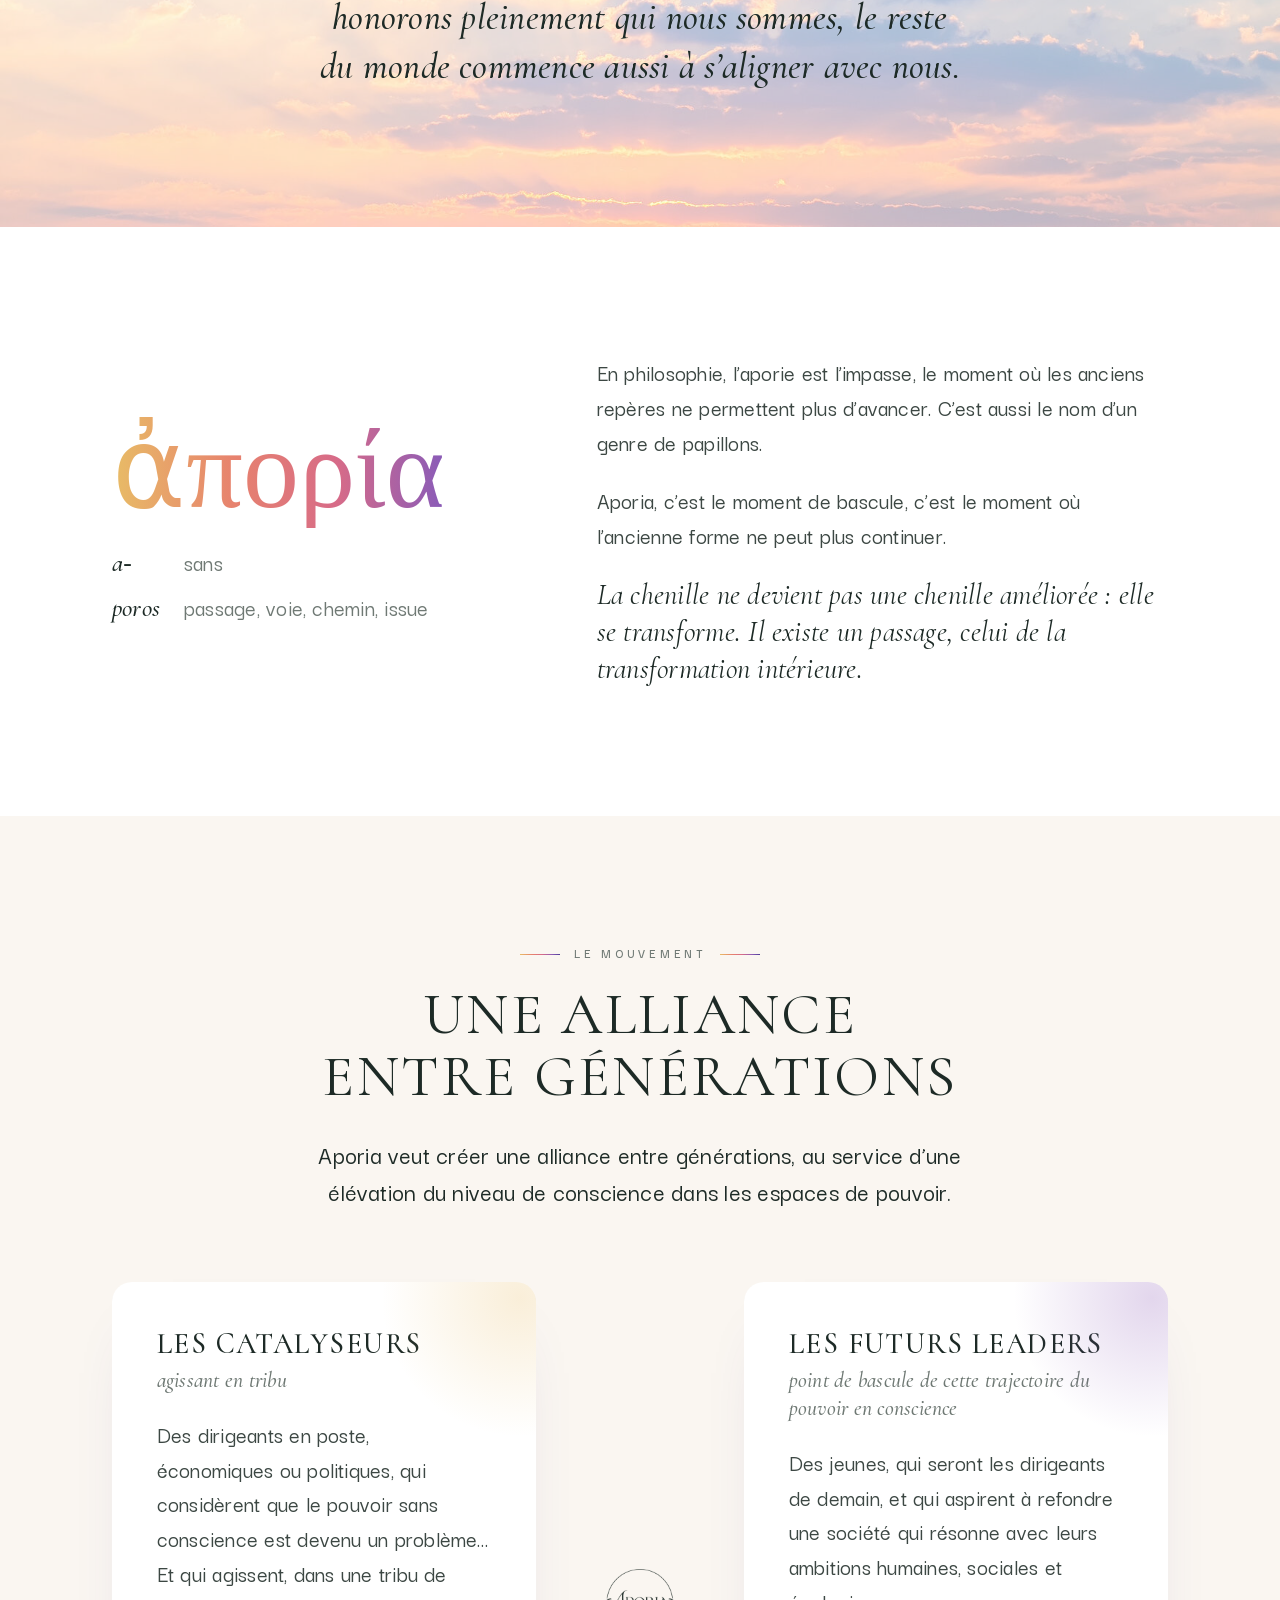
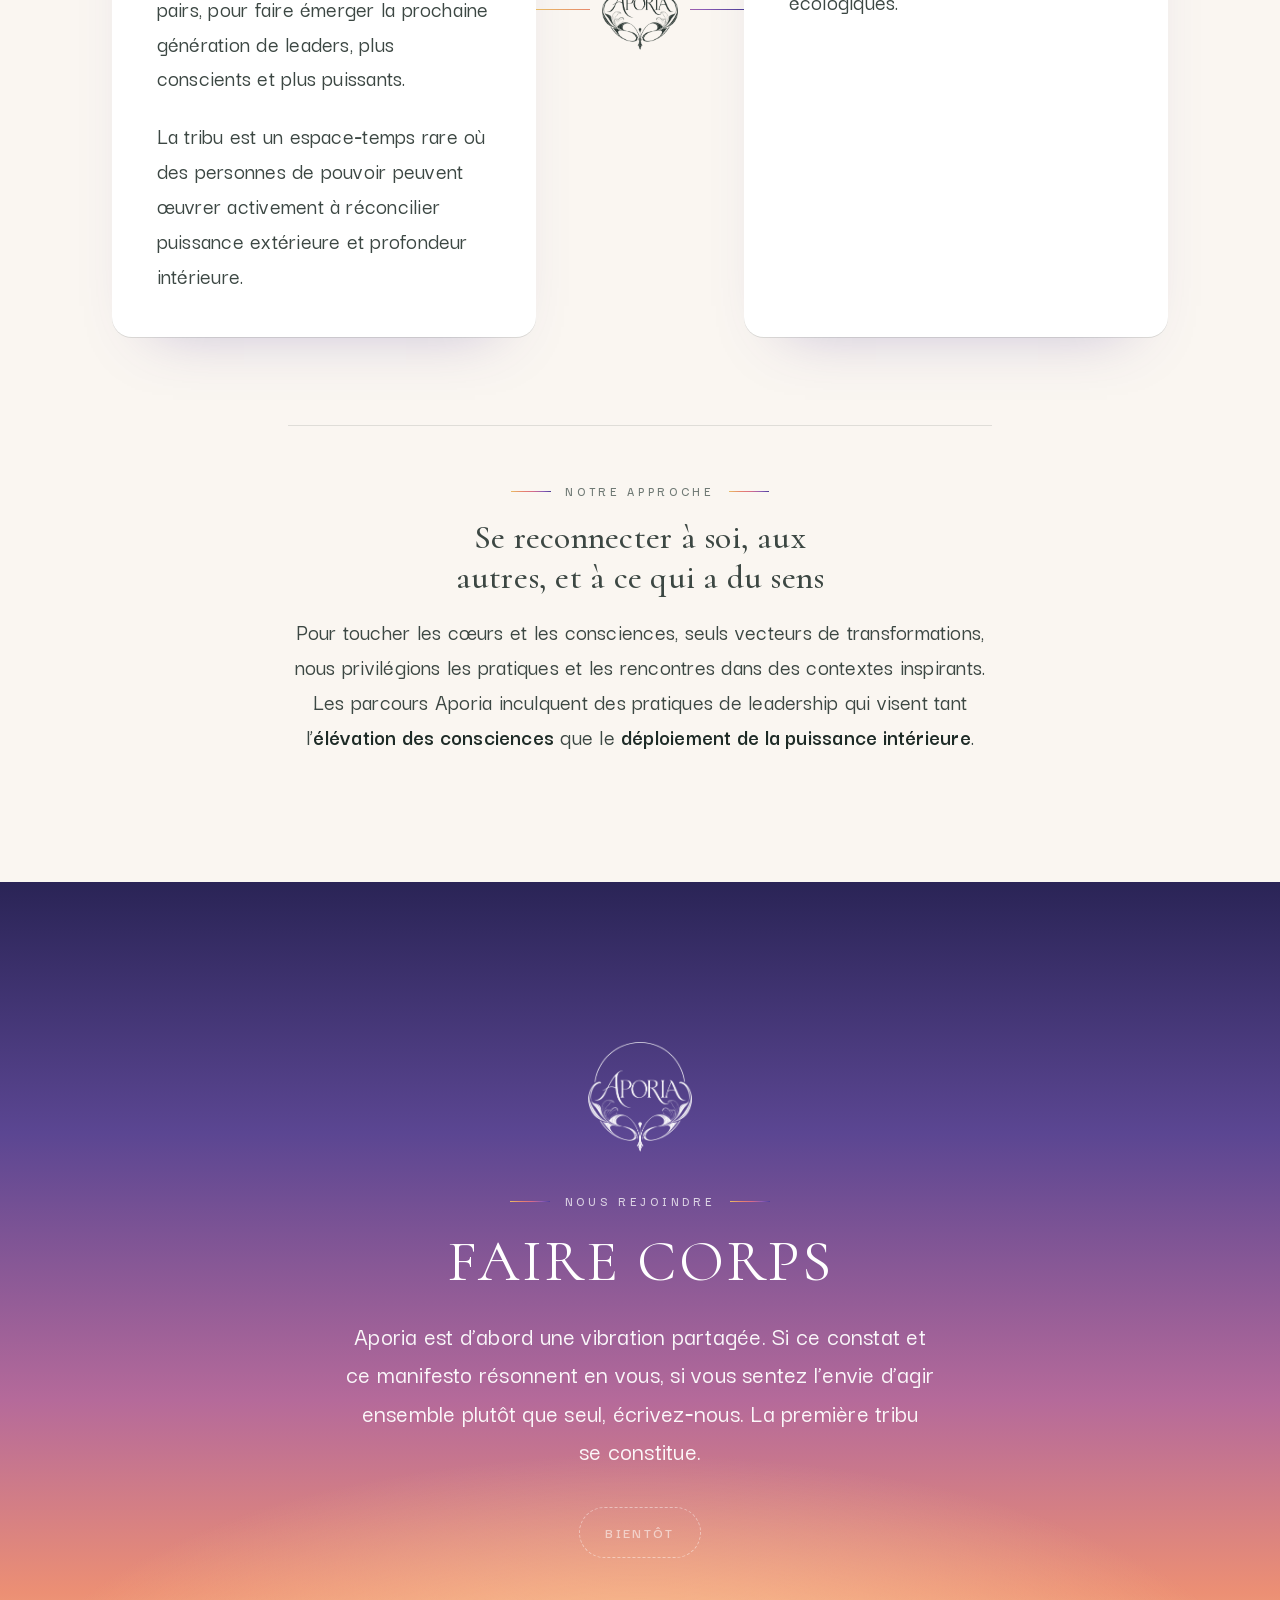
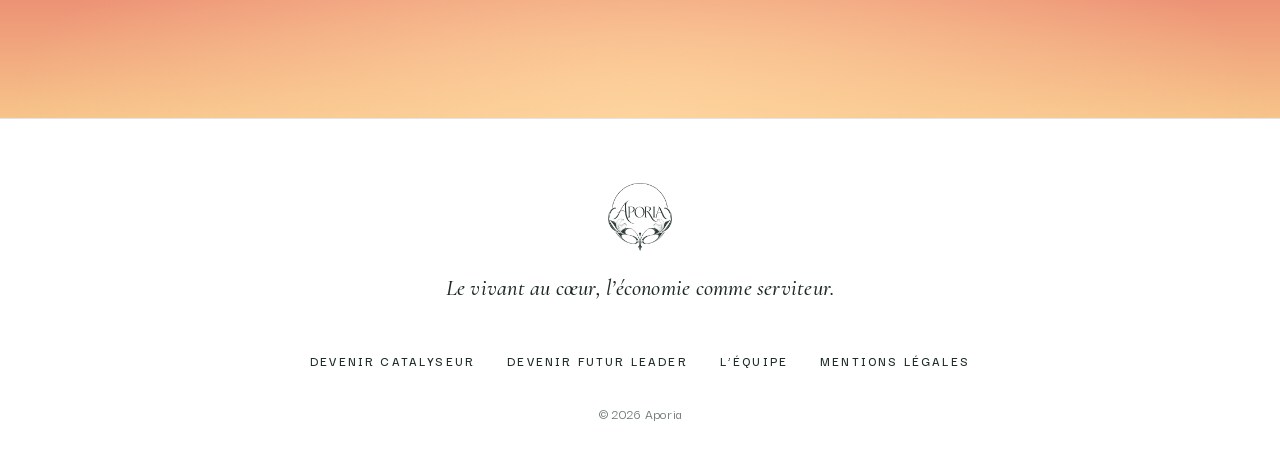
==== commit 04c796bc: "Retours V2 : sous-titre, L'esprit, ligne des aînés en couleur à taille normale Co-Authored-By: Claud" ====
--- a/index.html
+++ b/index.html
@@ -4,7 +4,7 @@
   <meta charset="utf-8">
   <meta name="viewport" content="width=device-width, initial-scale=1, viewport-fit=cover">
   <title>Aporia · Mouvement pour des élites conscientes</title>
-  <meta name="description" content="Aporia est un mouvement qui réunit des dirigeants d’aujourd’hui pour faire émerger les dirigeants conscients de demain.">
+  <meta name="description" content="Aporia met en mouvement dirigeants d’aujourd’hui et leaders de demain pour construire ensemble une nouvelle trajectoire du pouvoir.">
   <meta name="theme-color" content="#f6efe6">
 
   <meta property="og:type" content="website">
@@ -57,7 +57,7 @@
           <span class="hero__line">Le XX<sup>e</sup> siècle a formé des élites performantes.</span>
           <span class="hero__line">Le XXI<sup>e</sup> devra former des élites <em>conscientes</em>.</span>
         </h1>
-        <p class="hero__sub">Aporia est un mouvement qui réunit des dirigeants d’aujourd’hui pour faire émerger les dirigeants conscients de demain.</p>
+        <p class="hero__sub">Aporia met en mouvement dirigeants d’aujourd’hui et leaders de demain pour construire ensemble une nouvelle trajectoire du pouvoir.</p>
         <a class="hero__cta" href="#constat">
           Découvrir le mouvement
           <svg viewBox="0 0 24 24" width="18" height="18" aria-hidden="true"><path d="M12 4v16m0 0-6-6m6 6 6-6" fill="none" stroke="currentColor" stroke-width="1.4" stroke-linecap="round" stroke-linejoin="round"/></svg>
@@ -103,7 +103,7 @@
             <li class="triad__item" data-reveal style="--i:2">
               <span class="triad__num">III</span>
               <h3>L’esprit</h3>
-              <p>Une plus grande conscience de soi, des autres et du monde, qui permet de ne pas oublier que ce qui me relie à tout être est toujours plus grand que ce qui m’en distingue, et que ma responsabilité est entière dans chacun de mes actes ; au nom de quoi j’agis ? Et quelles conséquences j’engendre ?</p>
+              <p class="triad__lines">Au nom de quoi ?<br>Quels bénéfices pour les Vivants ?<br>Quels avantages pour le Vivant ?<br>Conscience de soi, Conscience des autres et Conscience du monde.</p>
             </li>
           </ol>
           <p class="statement erased__close" data-reveal>Un monde plus juste, plus durable et plus conscient ne pourra émerger que si celles et ceux qui prennent les décisions majeures retrouvent cet alignement fondamental : <em>cœur, corps, esprit</em>.</p>
@@ -120,7 +120,7 @@
           <p class="manifesto__line">des femmes et des hommes qui osent penser avec leur cœur et se relier à plus grand que soi ;</p>
           <p class="manifesto__line">qui ne s’assujettissent pas aux impératifs d’efficacité sans oser demander « au nom de quoi ? » ;</p>
           <p class="manifesto__line">qui ont compris que chaque personne qui trouve « sa place » est une recrue de moins au service de la haine ou de l’errance.</p>
-          <p class="manifesto__line manifesto__line--accent">Nous voulons, par la faveur des aînés les plus perspicaces (VOUS !), paver le chemin de ce virage anthropologique du pouvoir et prêter main‑forte aux futurs leaders pour ré‑enchanter les territoires de gouvernance économiques et politiques.</p>
+          <p class="manifesto__line manifesto__line--accent">Nous voulons, par la faveur des aînés les plus perspicaces (vous), paver le chemin de ce virage anthropologique du pouvoir et prêter main‑forte aux futurs leaders.</p>
           <p class="manifesto__line">Cette conscience de soi, conscience des autres et conscience du monde à laquelle nous croyons doit devenir l’empreinte des dirigeants de ce siècle.</p>
         </div>
       </div>
--- a/css/style.css
+++ b/css/style.css
@@ -261,7 +261,7 @@
   max-width: 44rem; text-wrap: balance;
 }
 .manifesto__line:last-child { margin-bottom: 0; }
-.manifesto__line--accent { font-style: italic; color: #ffd9a8; font-size: clamp(1.8rem, 1.3rem + 2vw, 3rem); }
+.manifesto__line--accent { color: #ffd9a8; }
 .band { position: relative; isolation: isolate; overflow: hidden; padding-block: clamp(5rem, 11vw, 8.5rem); text-align: center; }
 .band__sky { position: absolute; inset: 0; z-index: -1; background: #f3d9c0 url("/assets/img/ciel.jpg") center 40% / cover no-repeat; }
 .band__sky::after { content: ""; position: absolute; inset: 0; background: rgba(255, 255, 255, .55); }
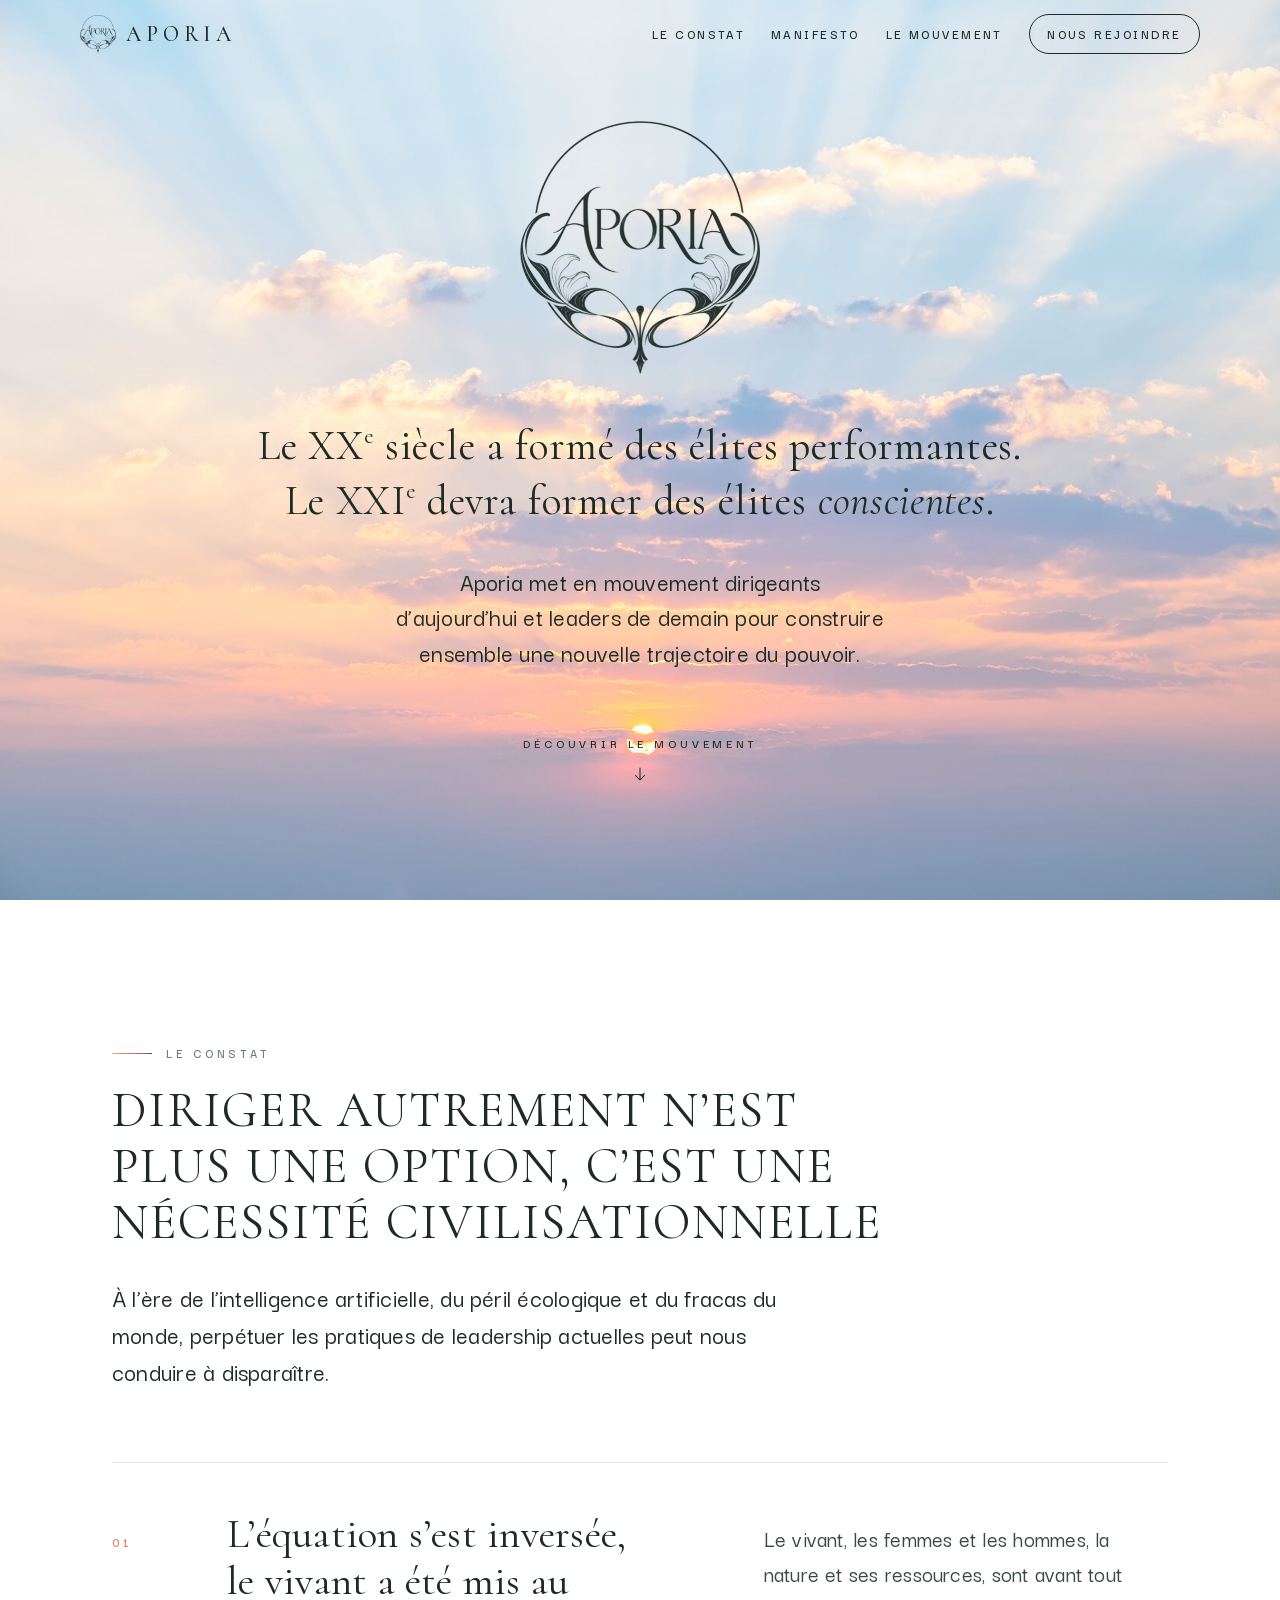
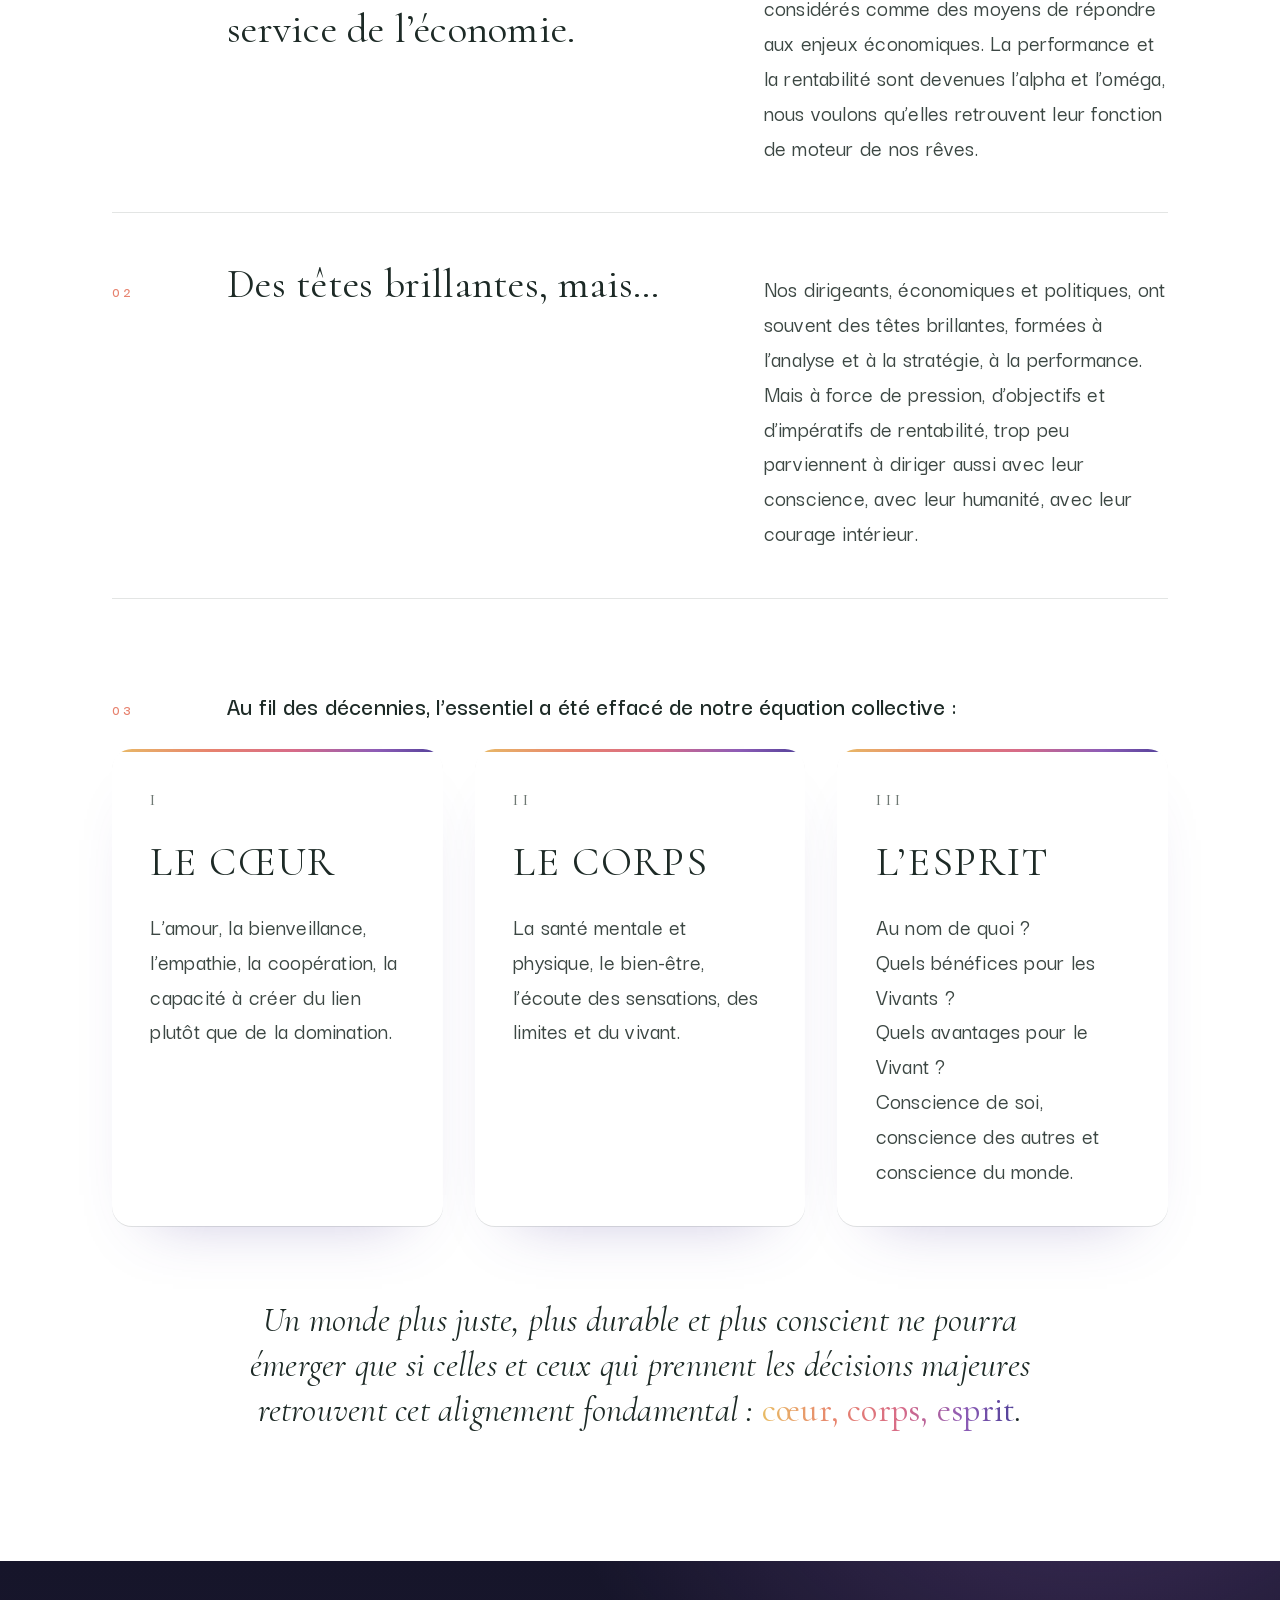
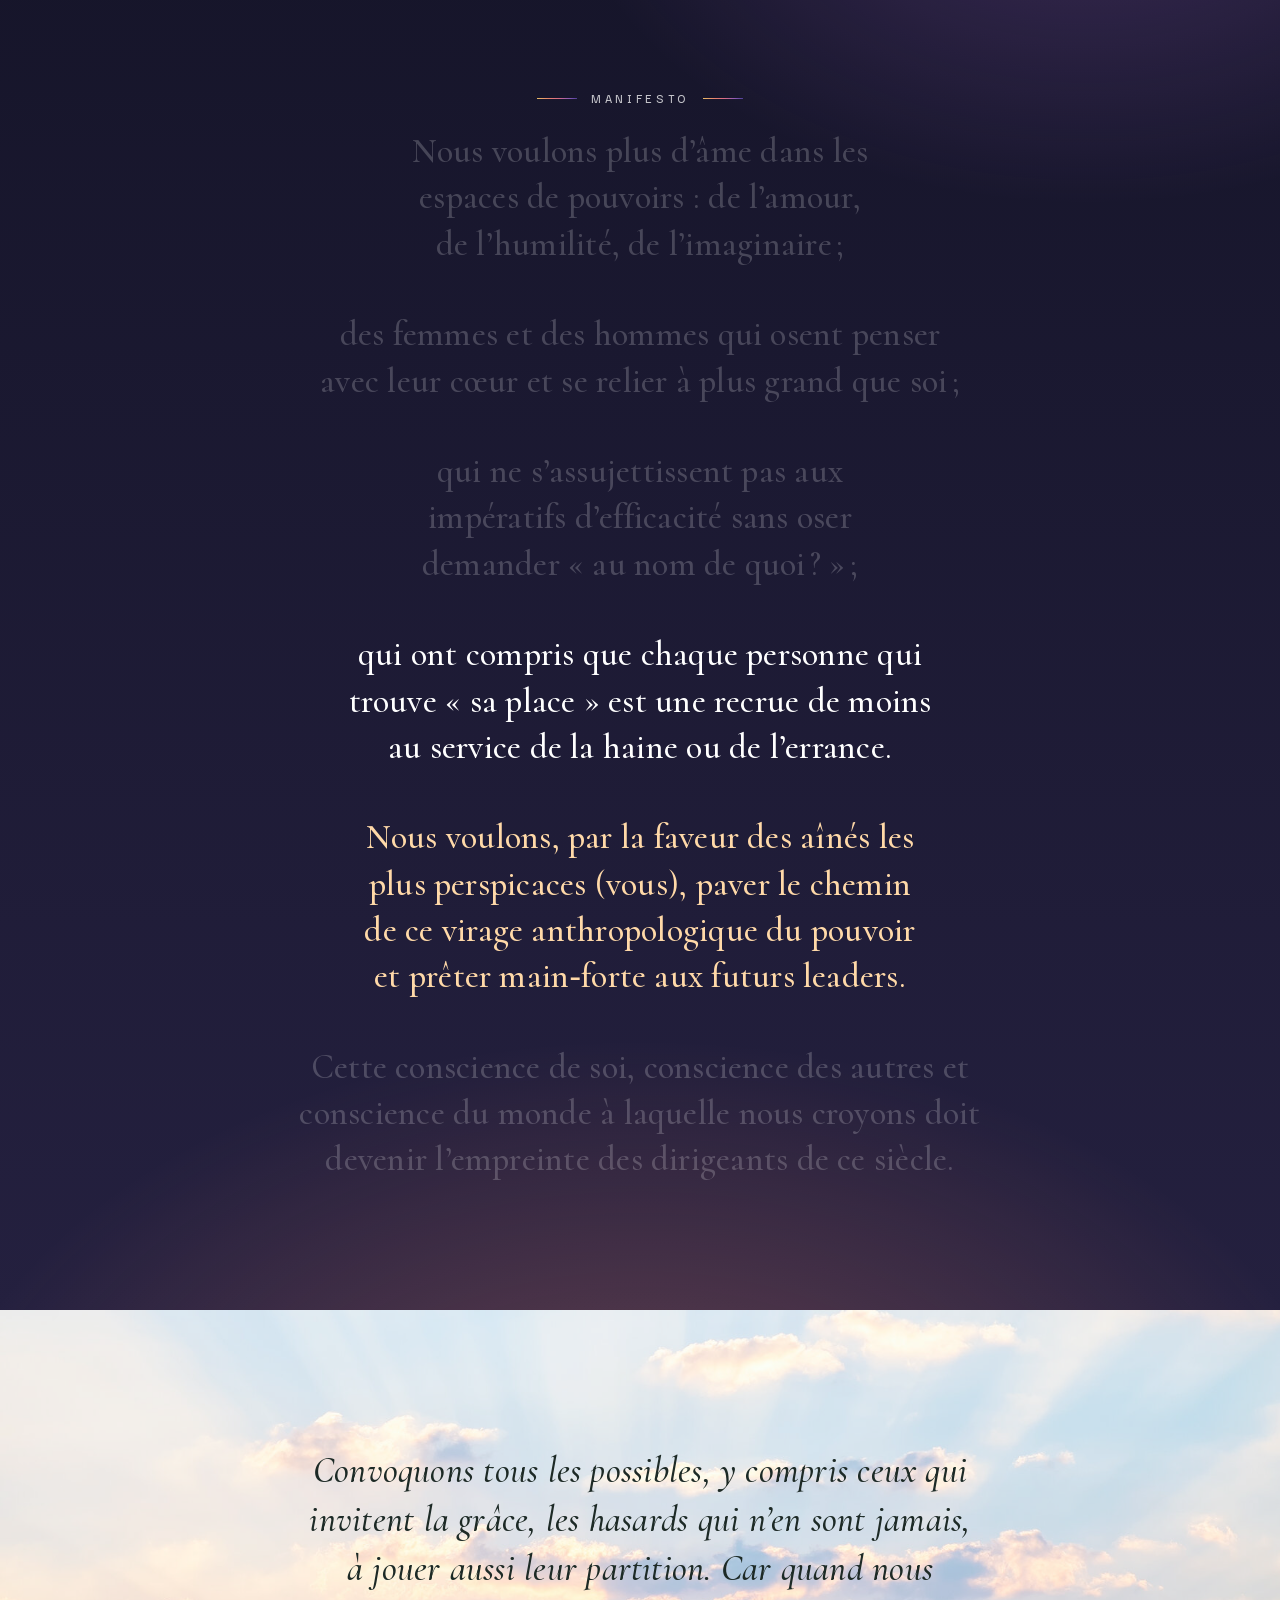
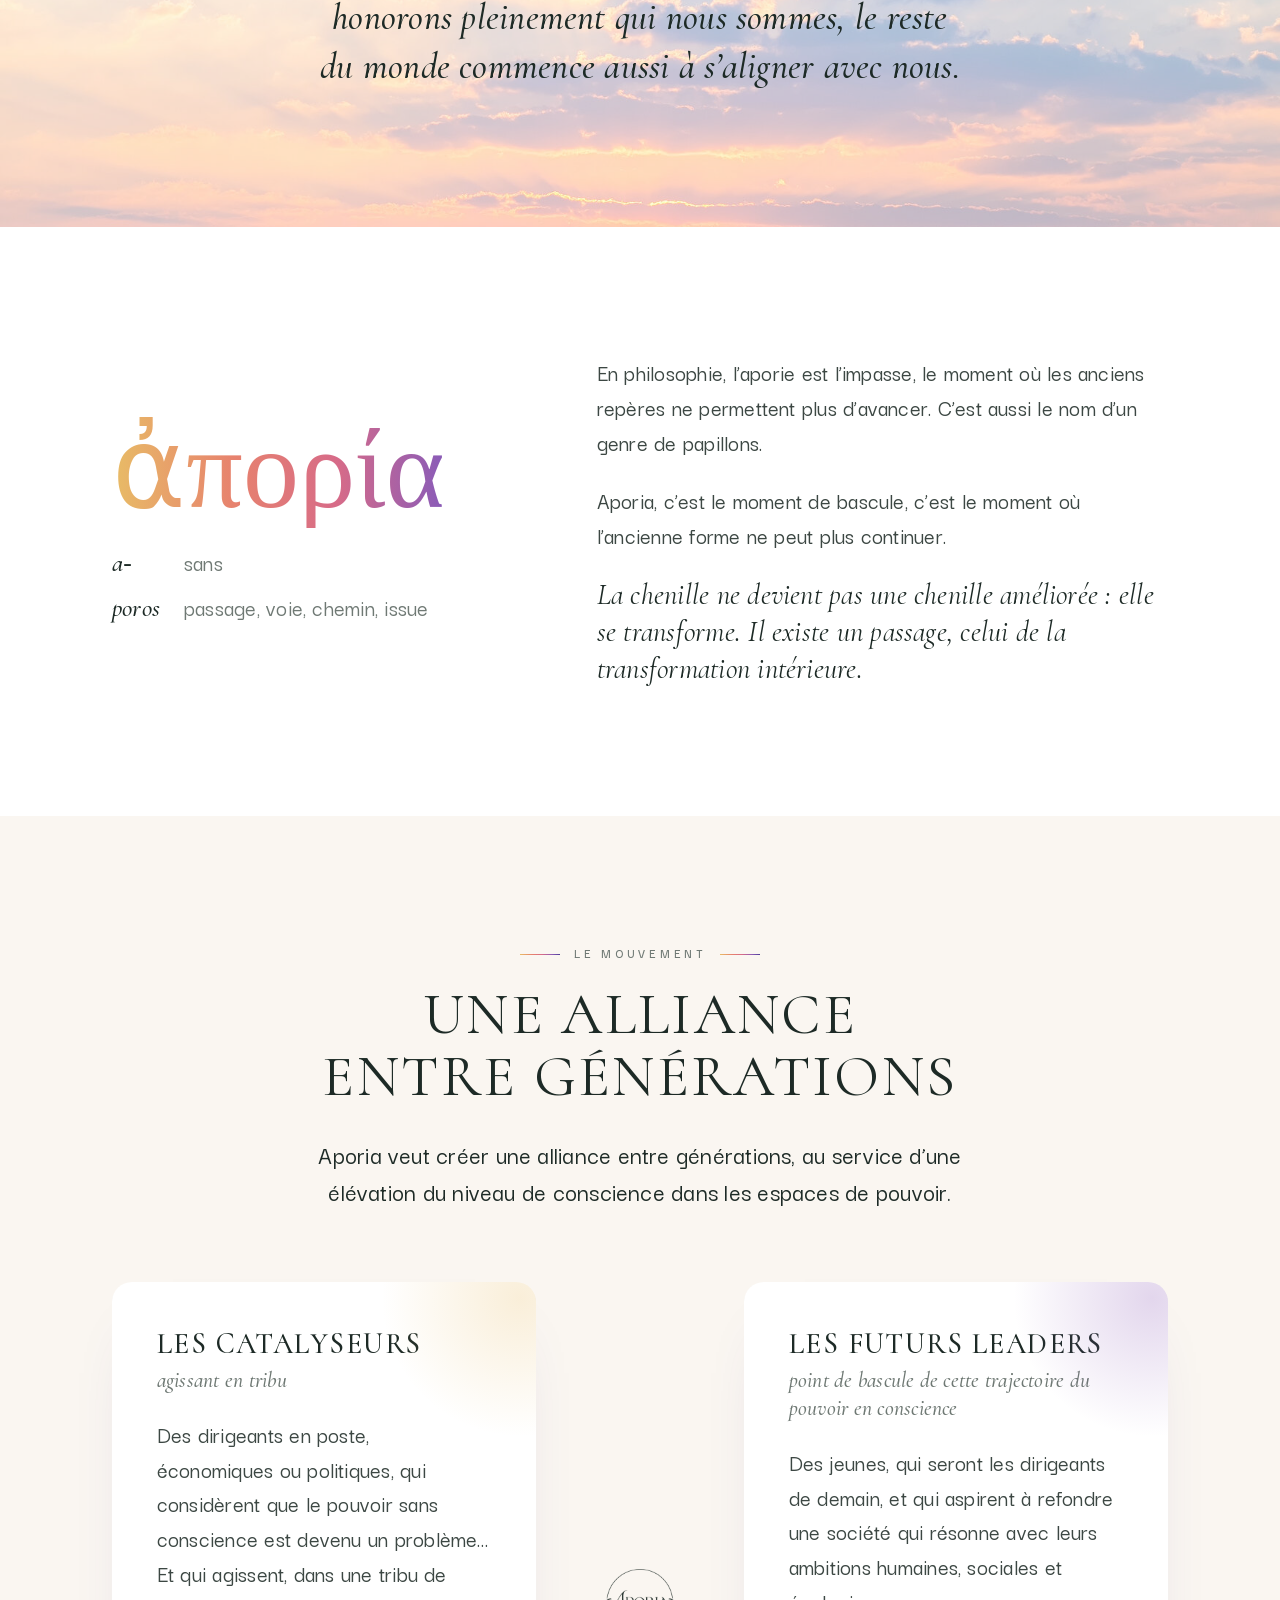
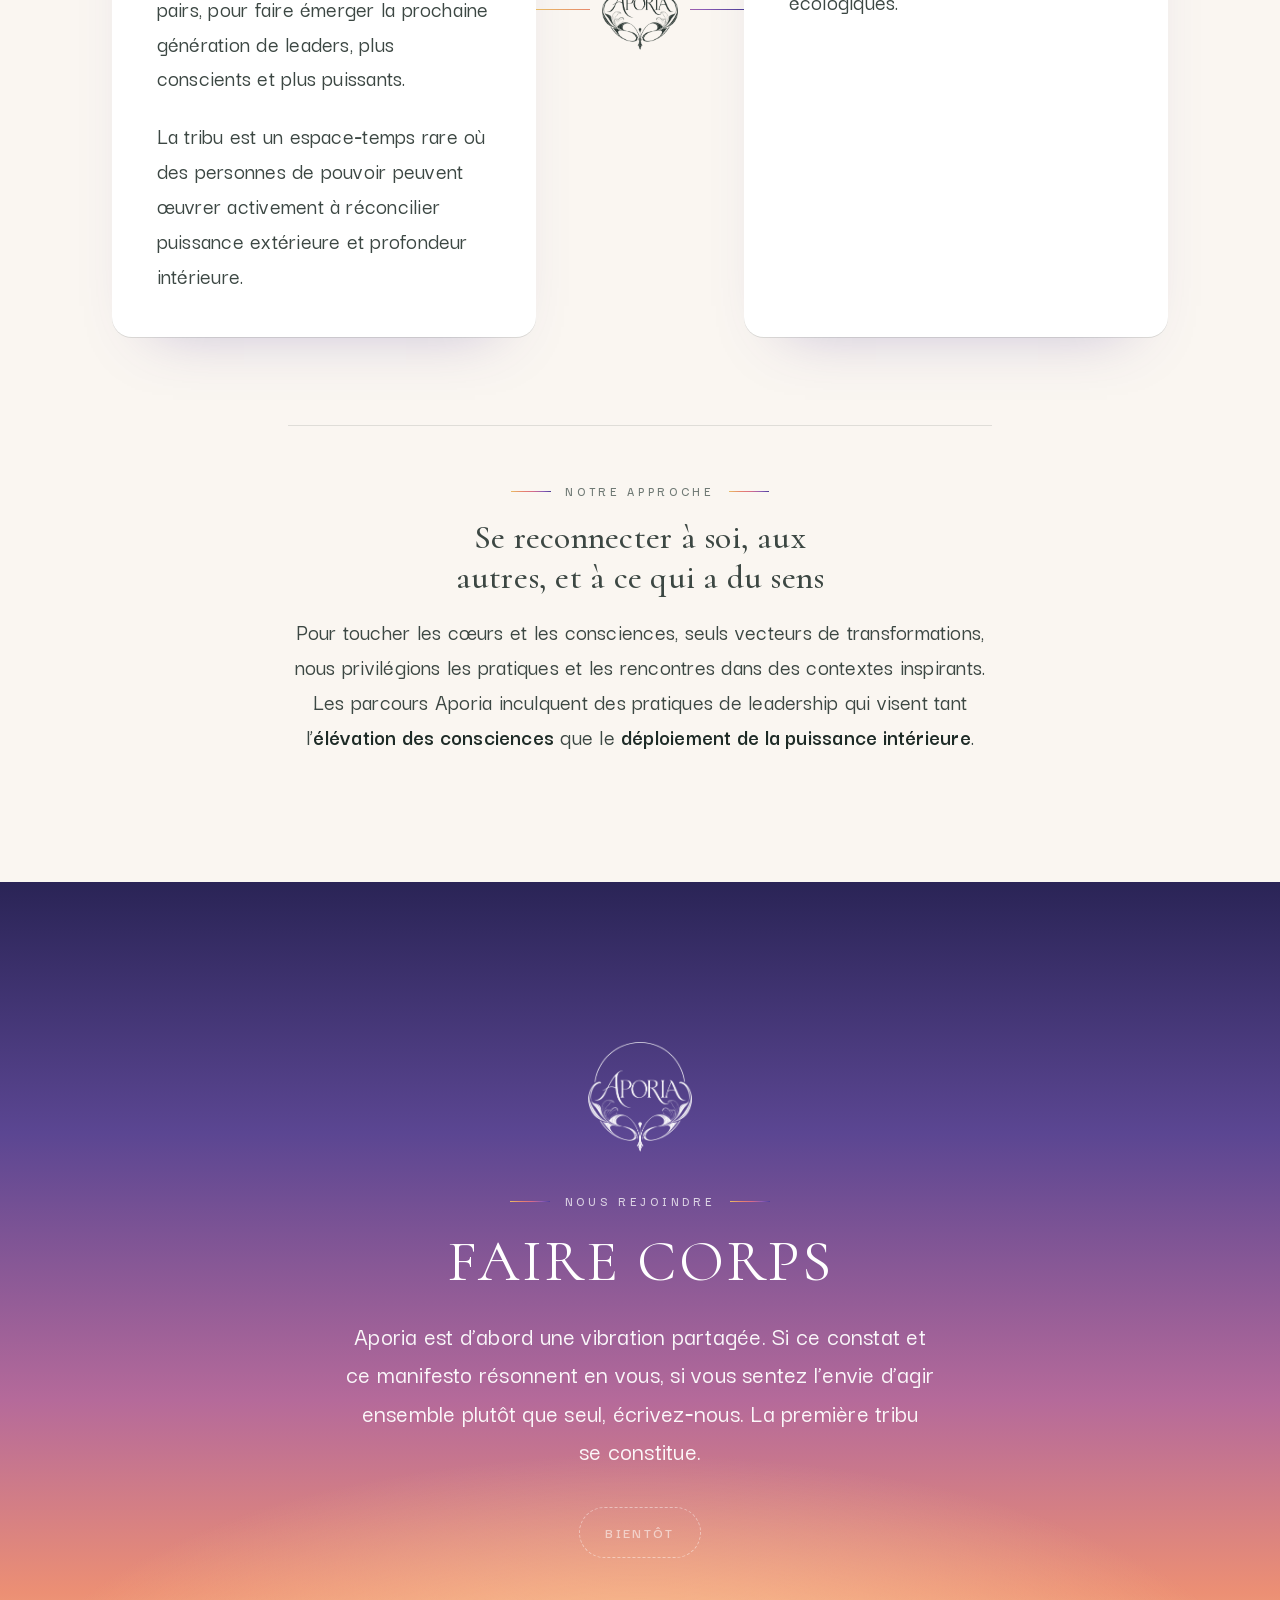
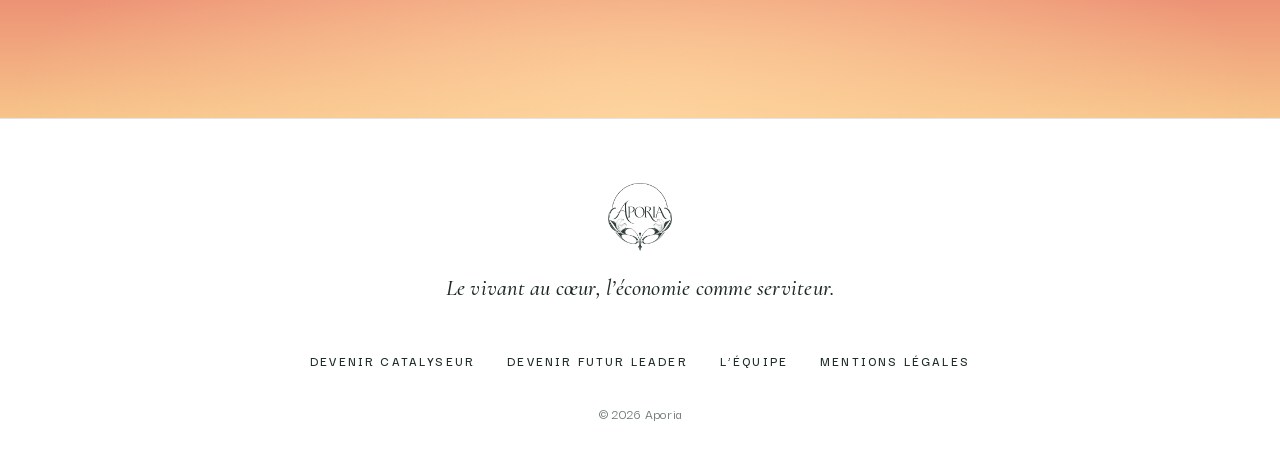
==== commit 3db164ce: "L'esprit : minuscules à conscience Co-Authored-By: Claude Opus 5.5 <noreply@anthropic.com>" ====
--- a/index.html
+++ b/index.html
@@ -103,7 +103,7 @@
             <li class="triad__item" data-reveal style="--i:2">
               <span class="triad__num">III</span>
               <h3>L’esprit</h3>
-              <p class="triad__lines">Au nom de quoi ?<br>Quels bénéfices pour les Vivants ?<br>Quels avantages pour le Vivant ?<br>Conscience de soi, Conscience des autres et Conscience du monde.</p>
+              <p class="triad__lines">Au nom de quoi ?<br>Quels bénéfices pour les Vivants ?<br>Quels avantages pour le Vivant ?<br>Conscience de soi, conscience des autres et conscience du monde.</p>
             </li>
           </ol>
           <p class="statement erased__close" data-reveal>Un monde plus juste, plus durable et plus conscient ne pourra émerger que si celles et ceux qui prennent les décisions majeures retrouvent cet alignement fondamental : <em>cœur, corps, esprit</em>.</p>
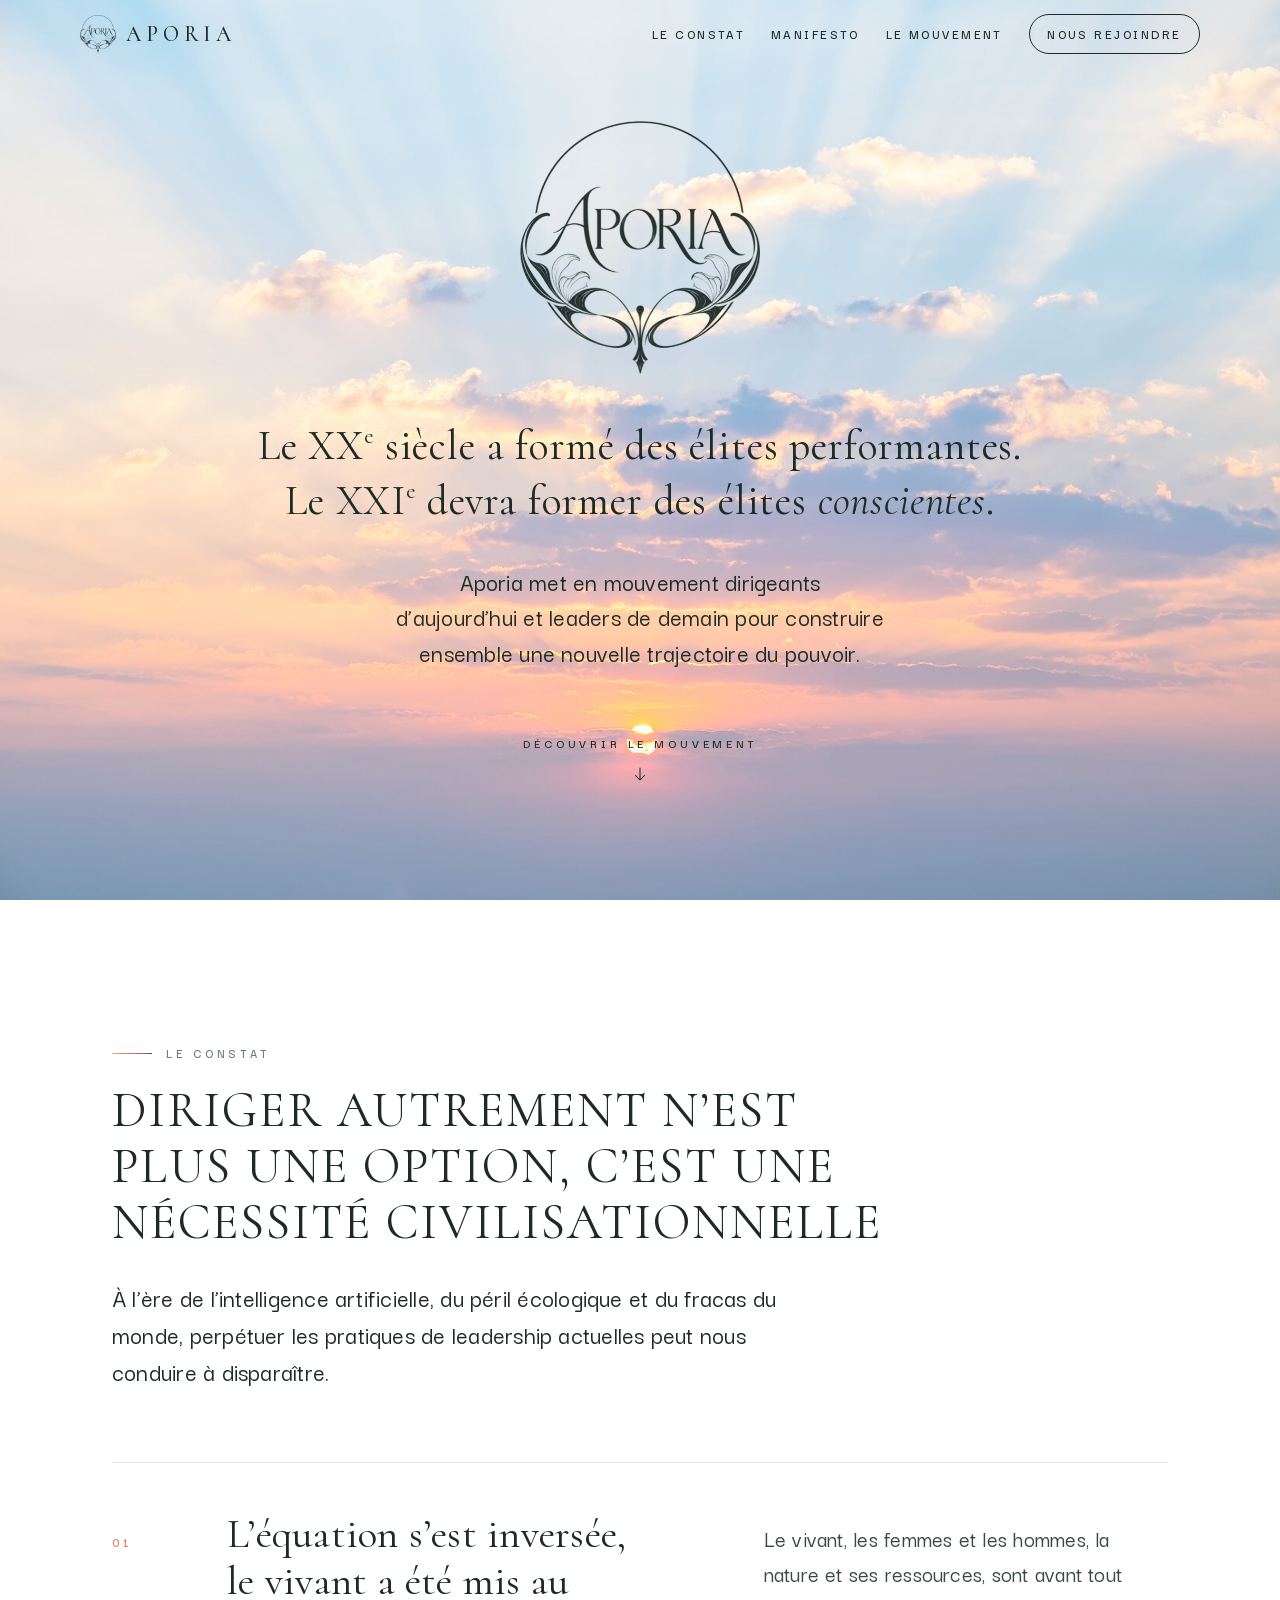
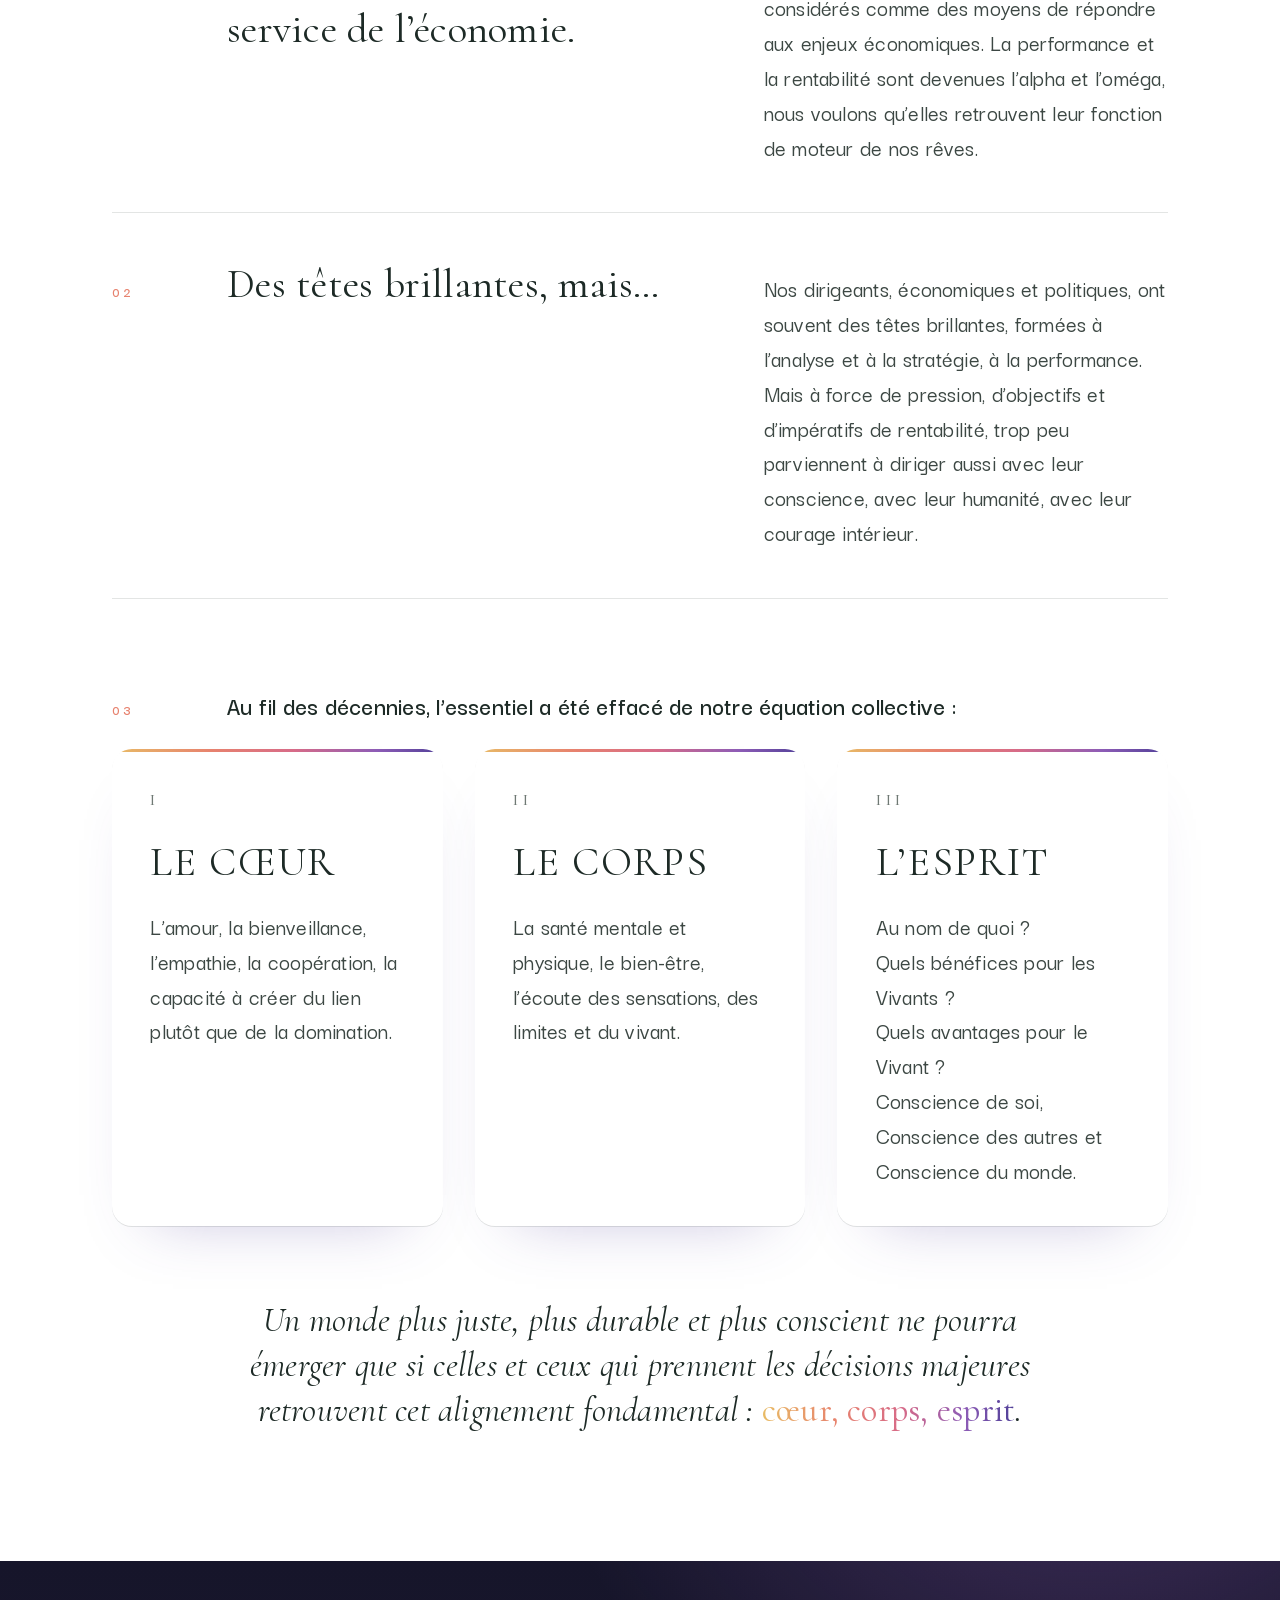
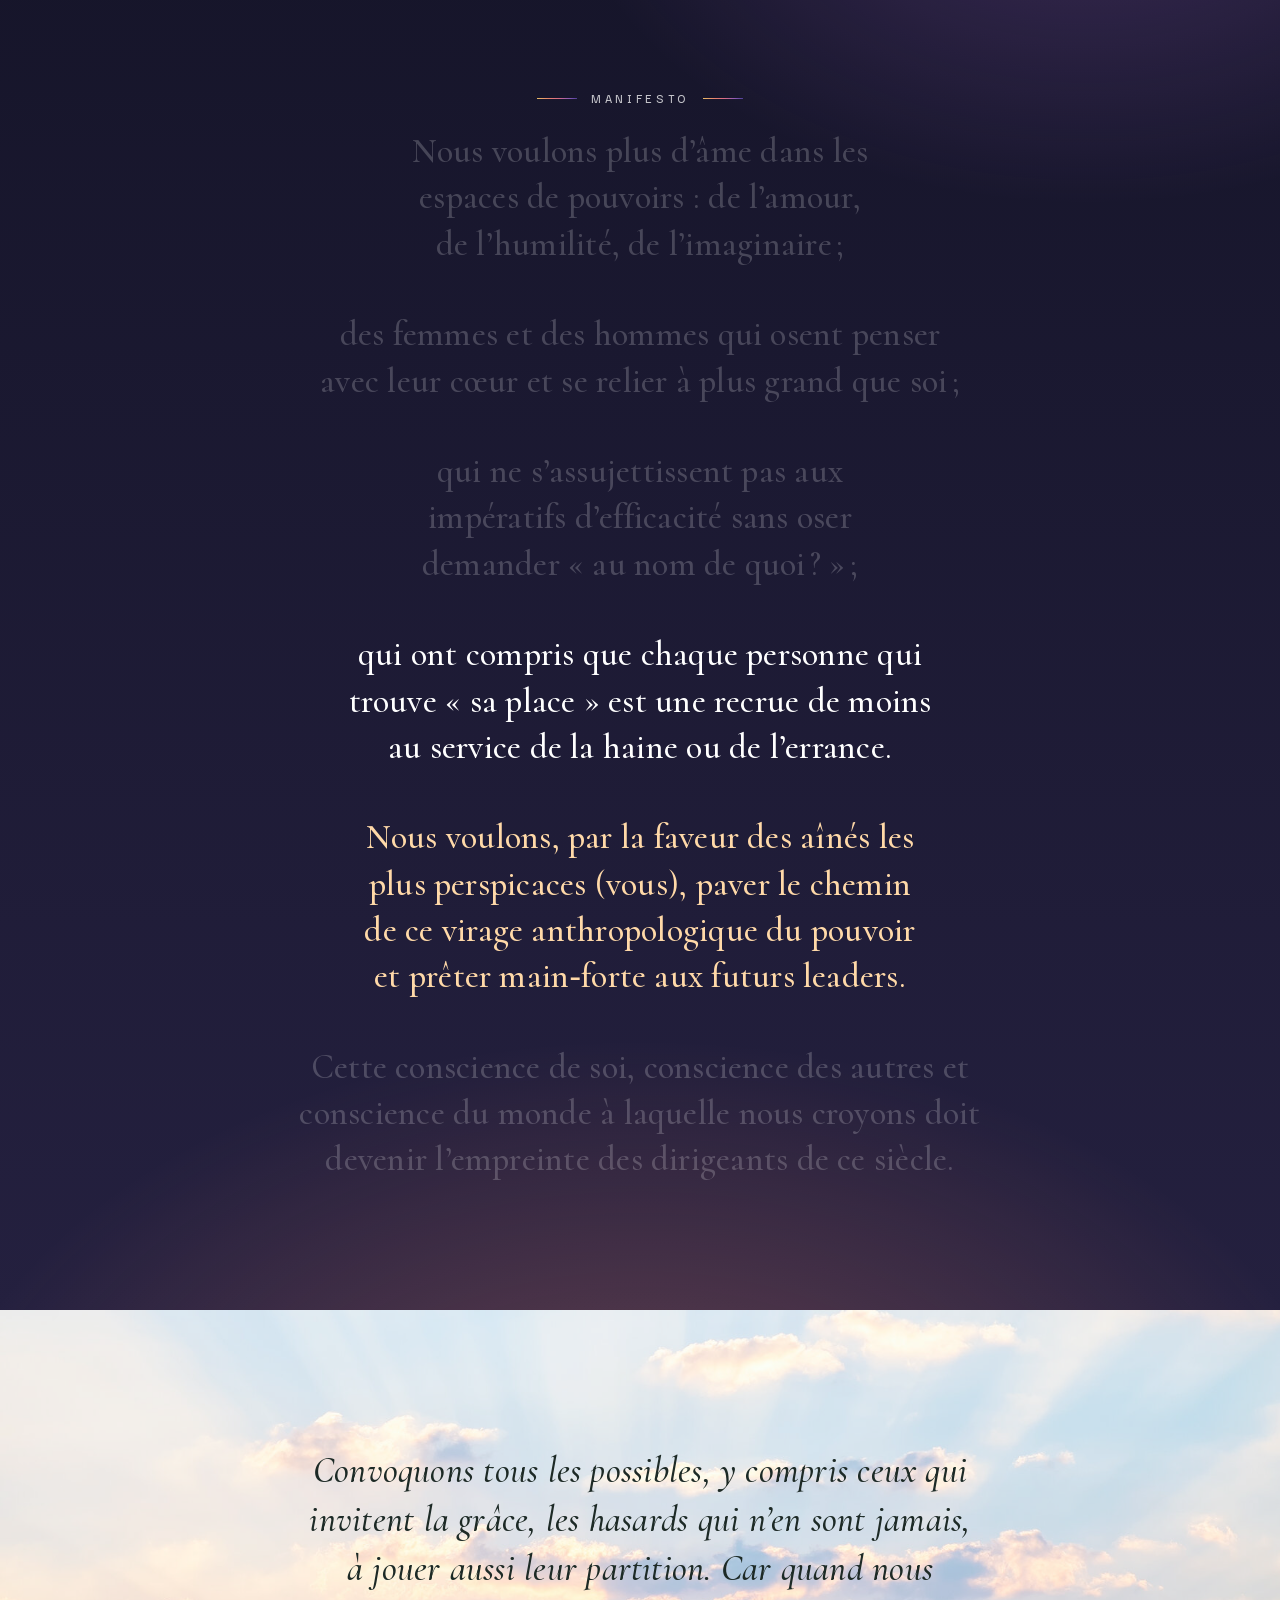
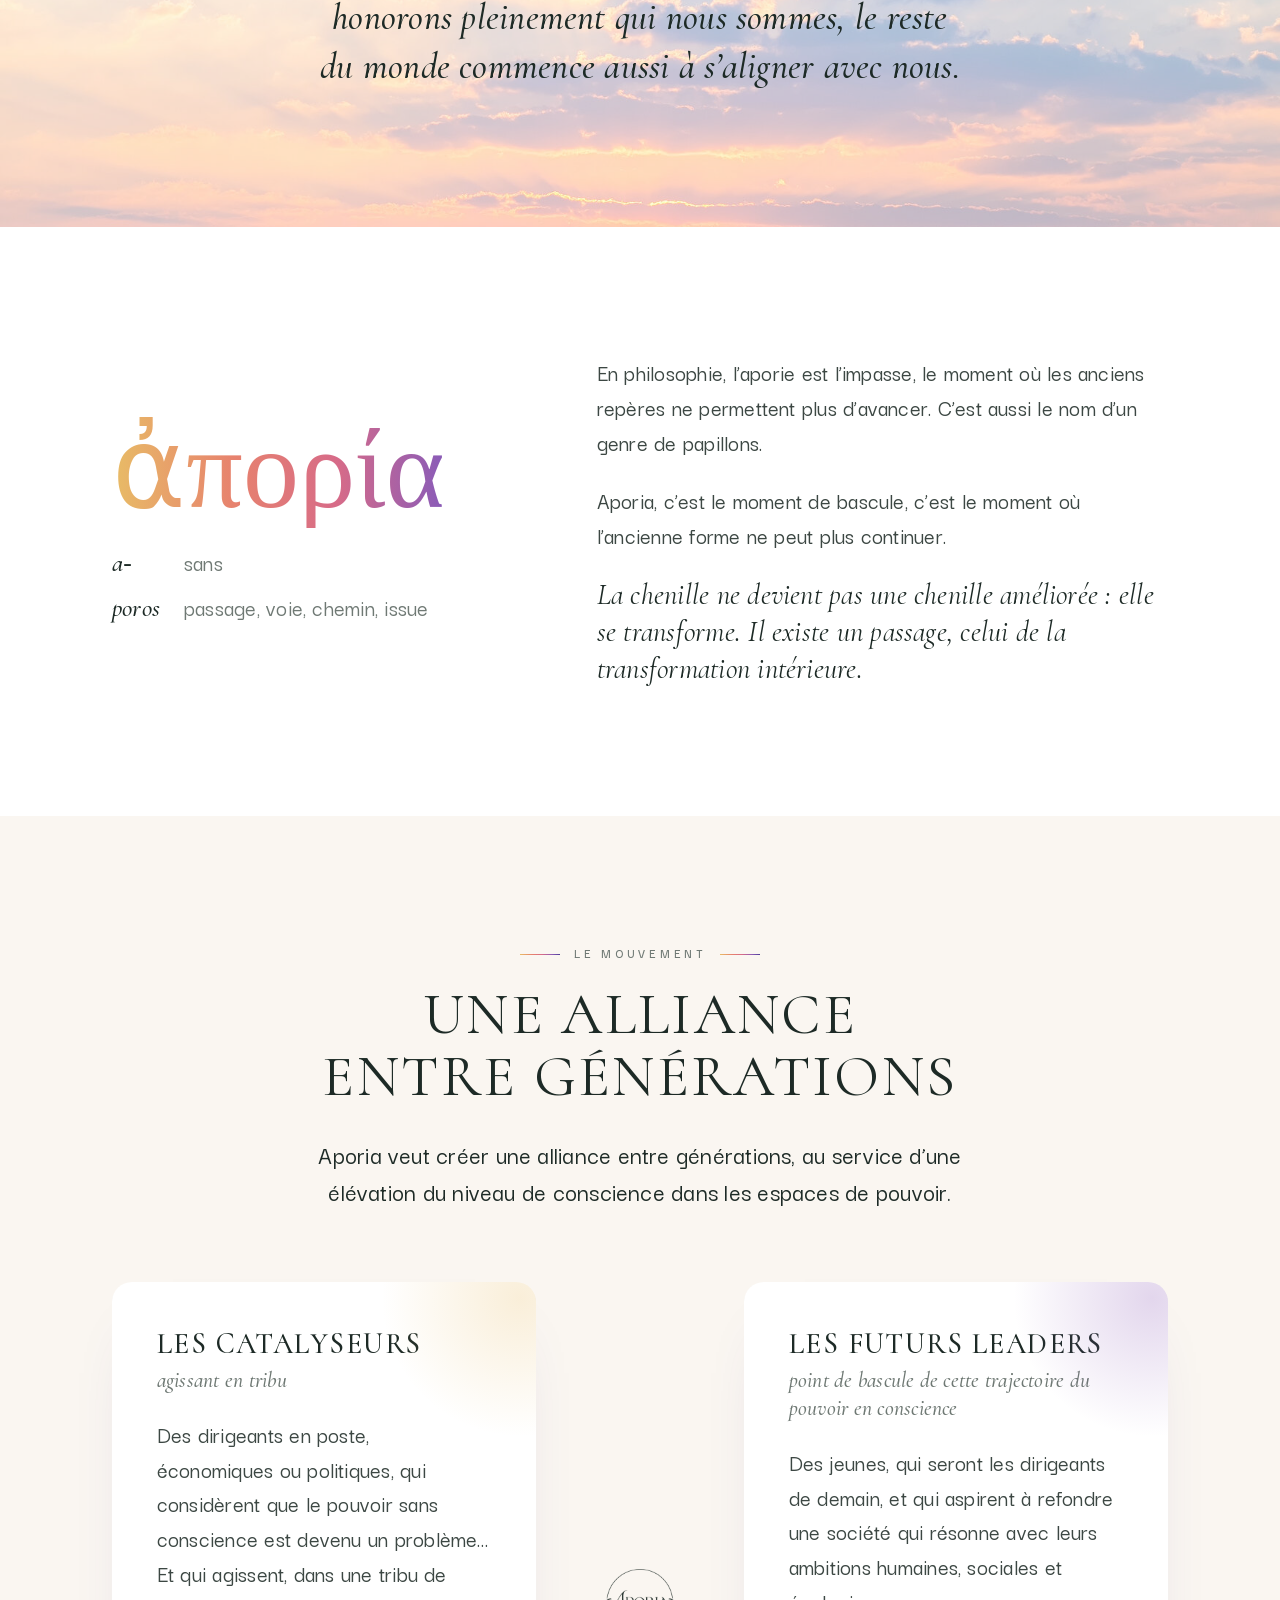
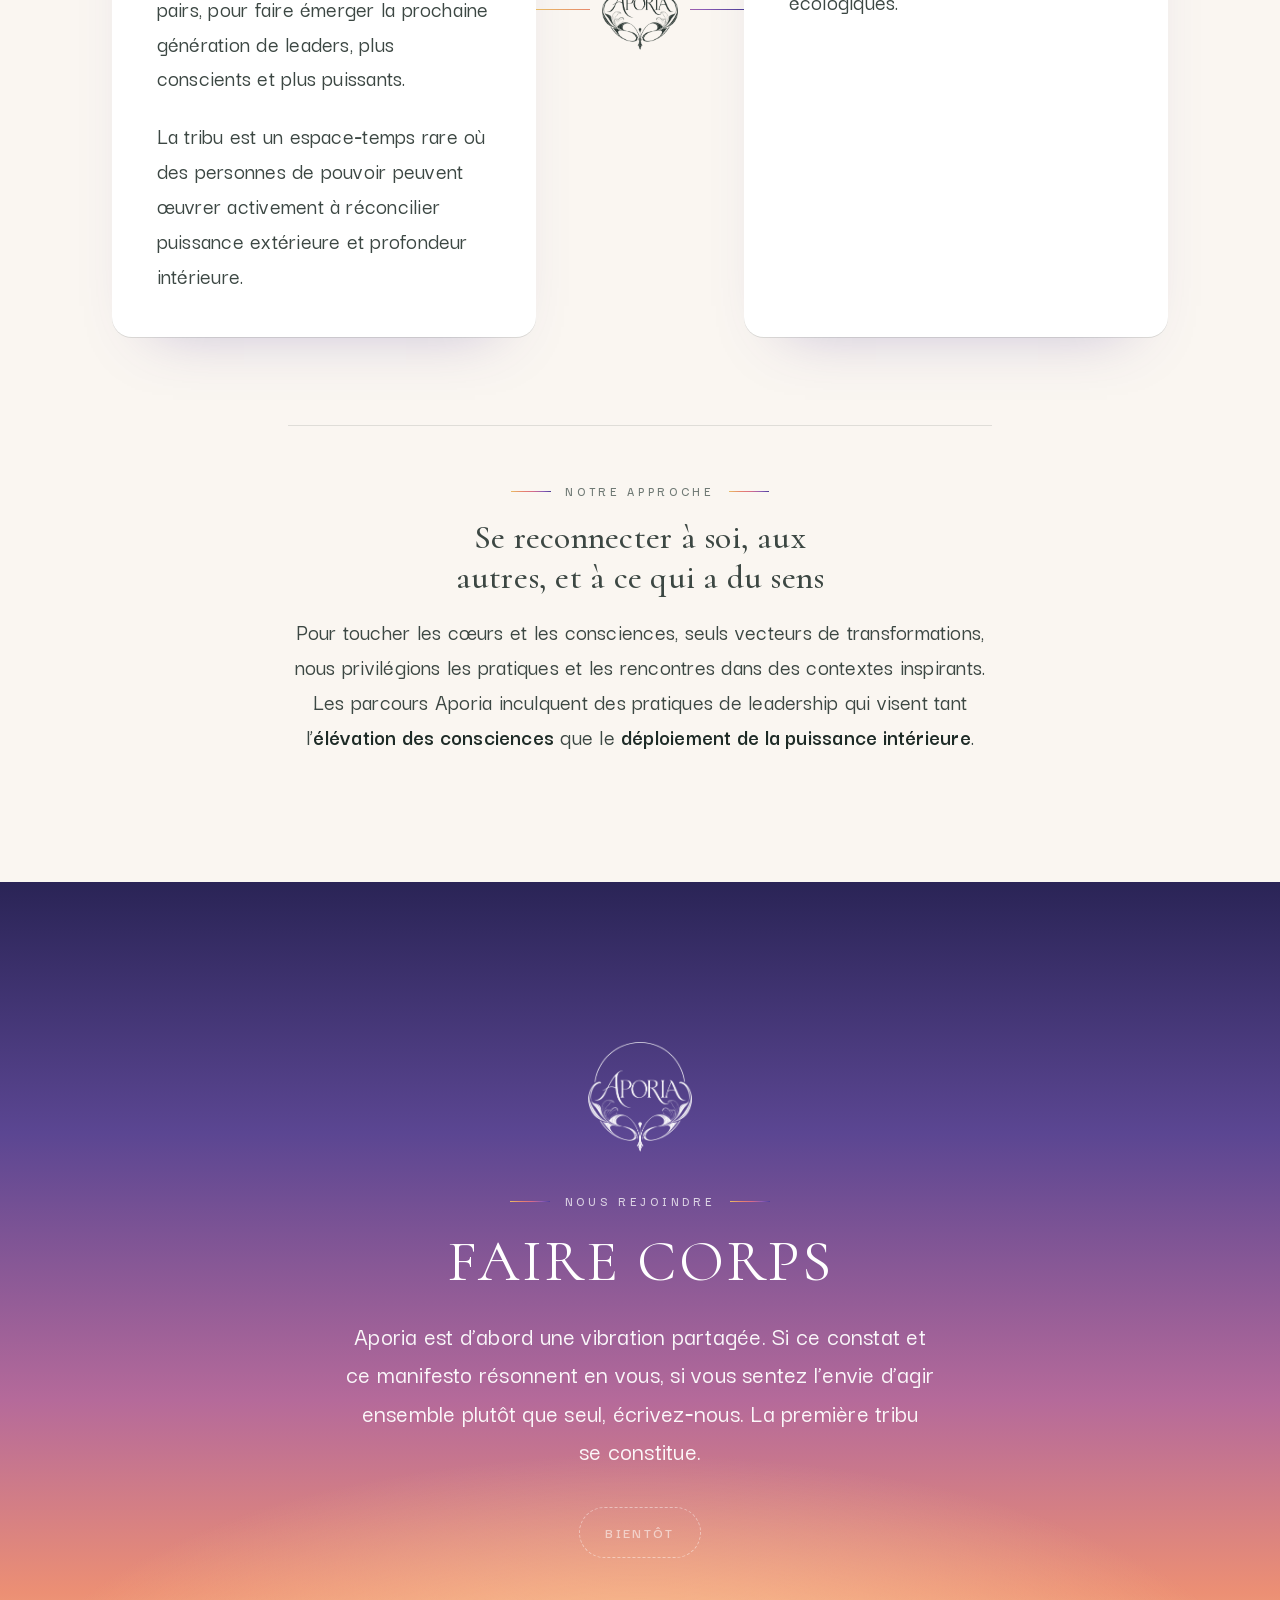
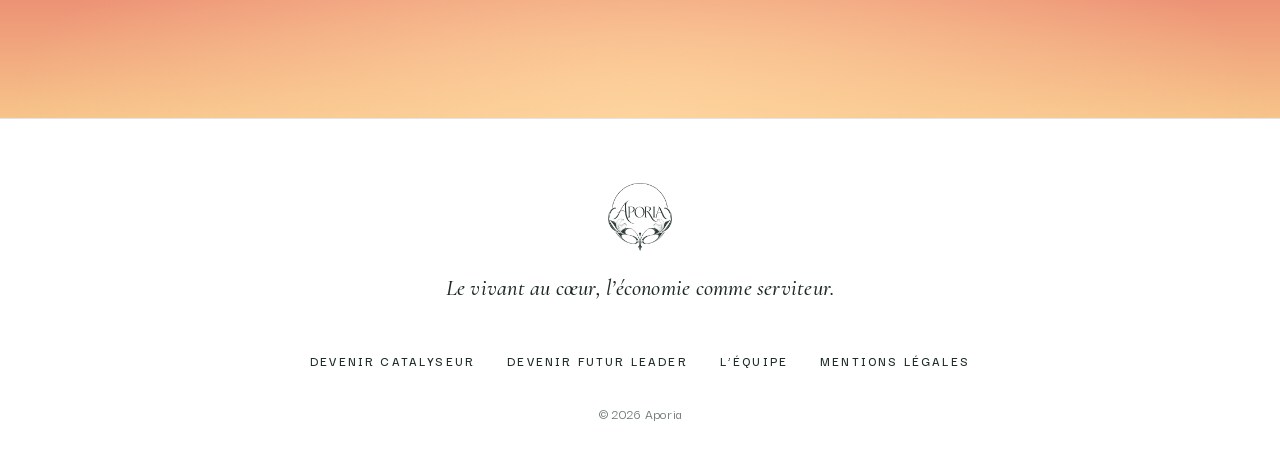
==== commit 58320e3d: "L'esprit : majuscules à Conscience Co-Authored-By: Claude Opus 5.5 <noreply@anthropic.com>" ====
--- a/index.html
+++ b/index.html
@@ -103,7 +103,7 @@
             <li class="triad__item" data-reveal style="--i:2">
               <span class="triad__num">III</span>
               <h3>L’esprit</h3>
-              <p class="triad__lines">Au nom de quoi ?<br>Quels bénéfices pour les Vivants ?<br>Quels avantages pour le Vivant ?<br>Conscience de soi, conscience des autres et conscience du monde.</p>
+              <p class="triad__lines">Au nom de quoi ?<br>Quels bénéfices pour les Vivants ?<br>Quels avantages pour le Vivant ?<br>Conscience de soi, Conscience des autres et Conscience du monde.</p>
             </li>
           </ol>
           <p class="statement erased__close" data-reveal>Un monde plus juste, plus durable et plus conscient ne pourra émerger que si celles et ceux qui prennent les décisions majeures retrouvent cet alignement fondamental : <em>cœur, corps, esprit</em>.</p>
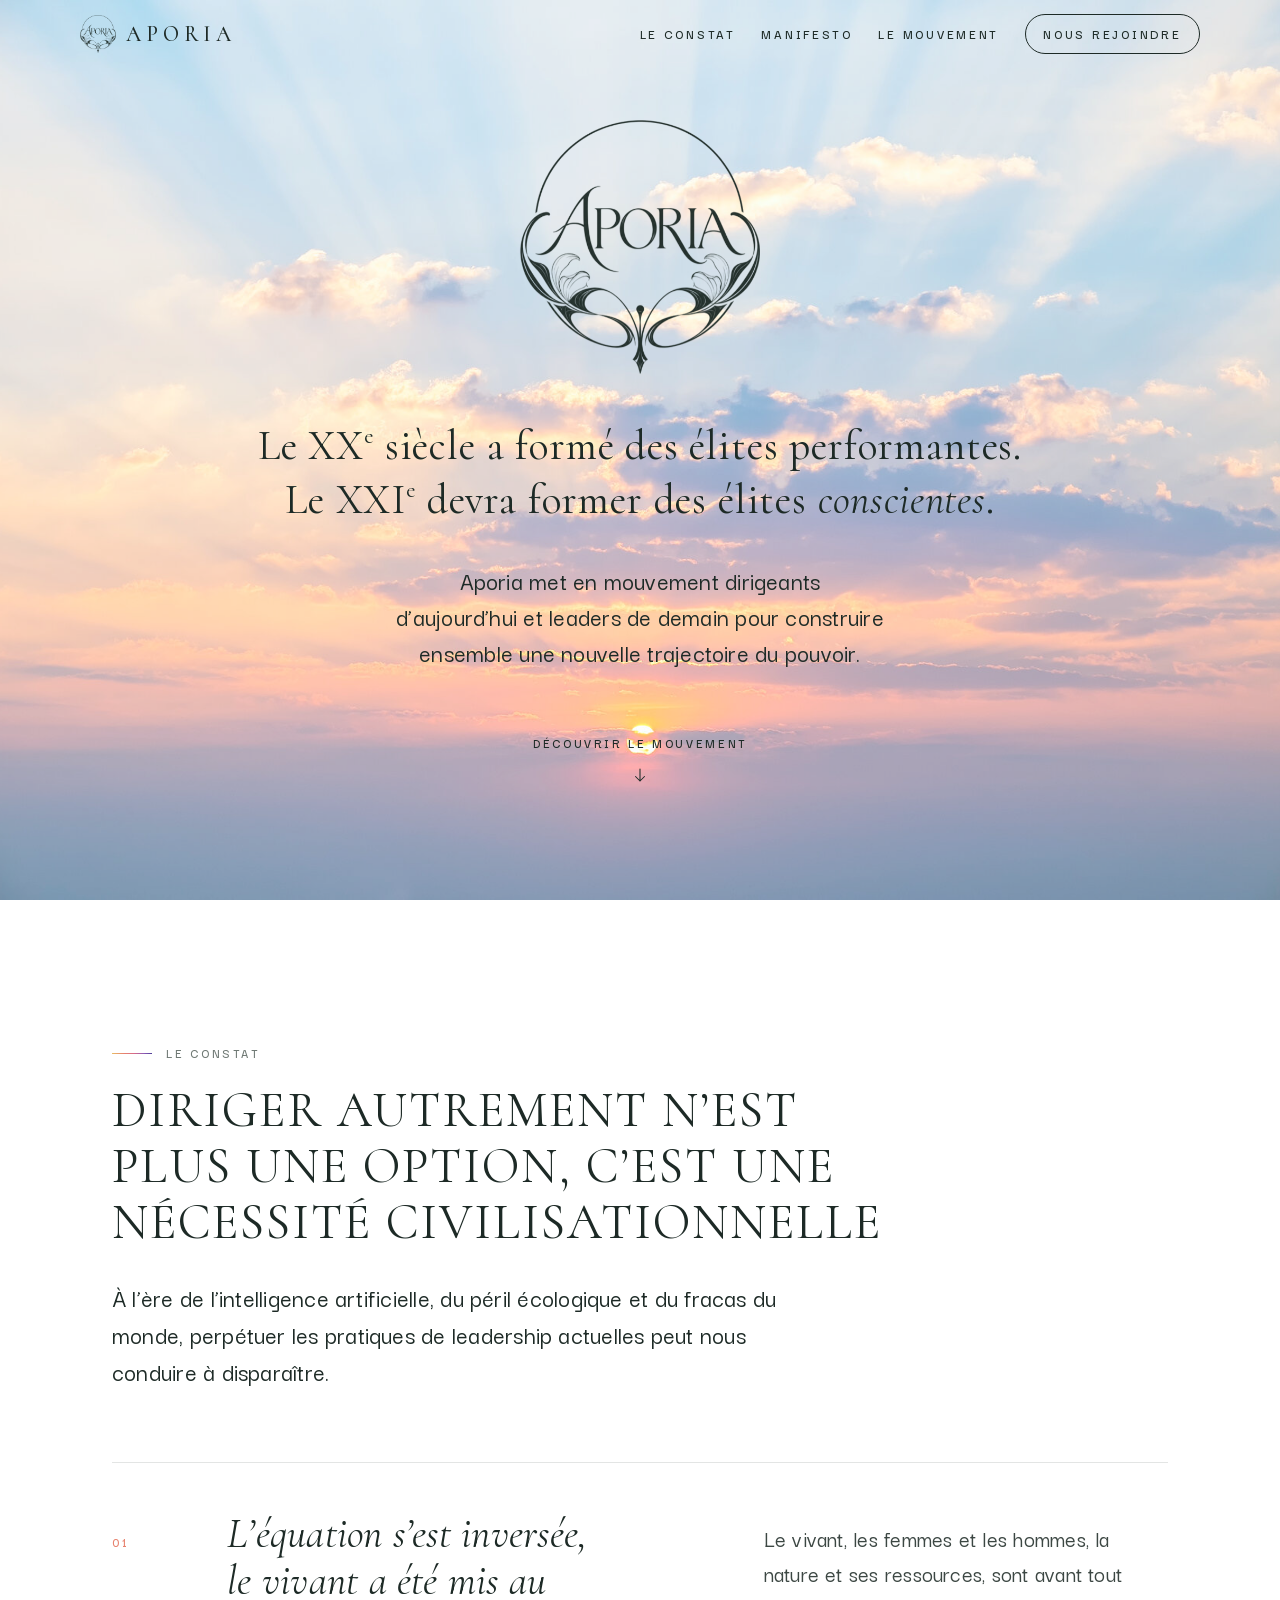
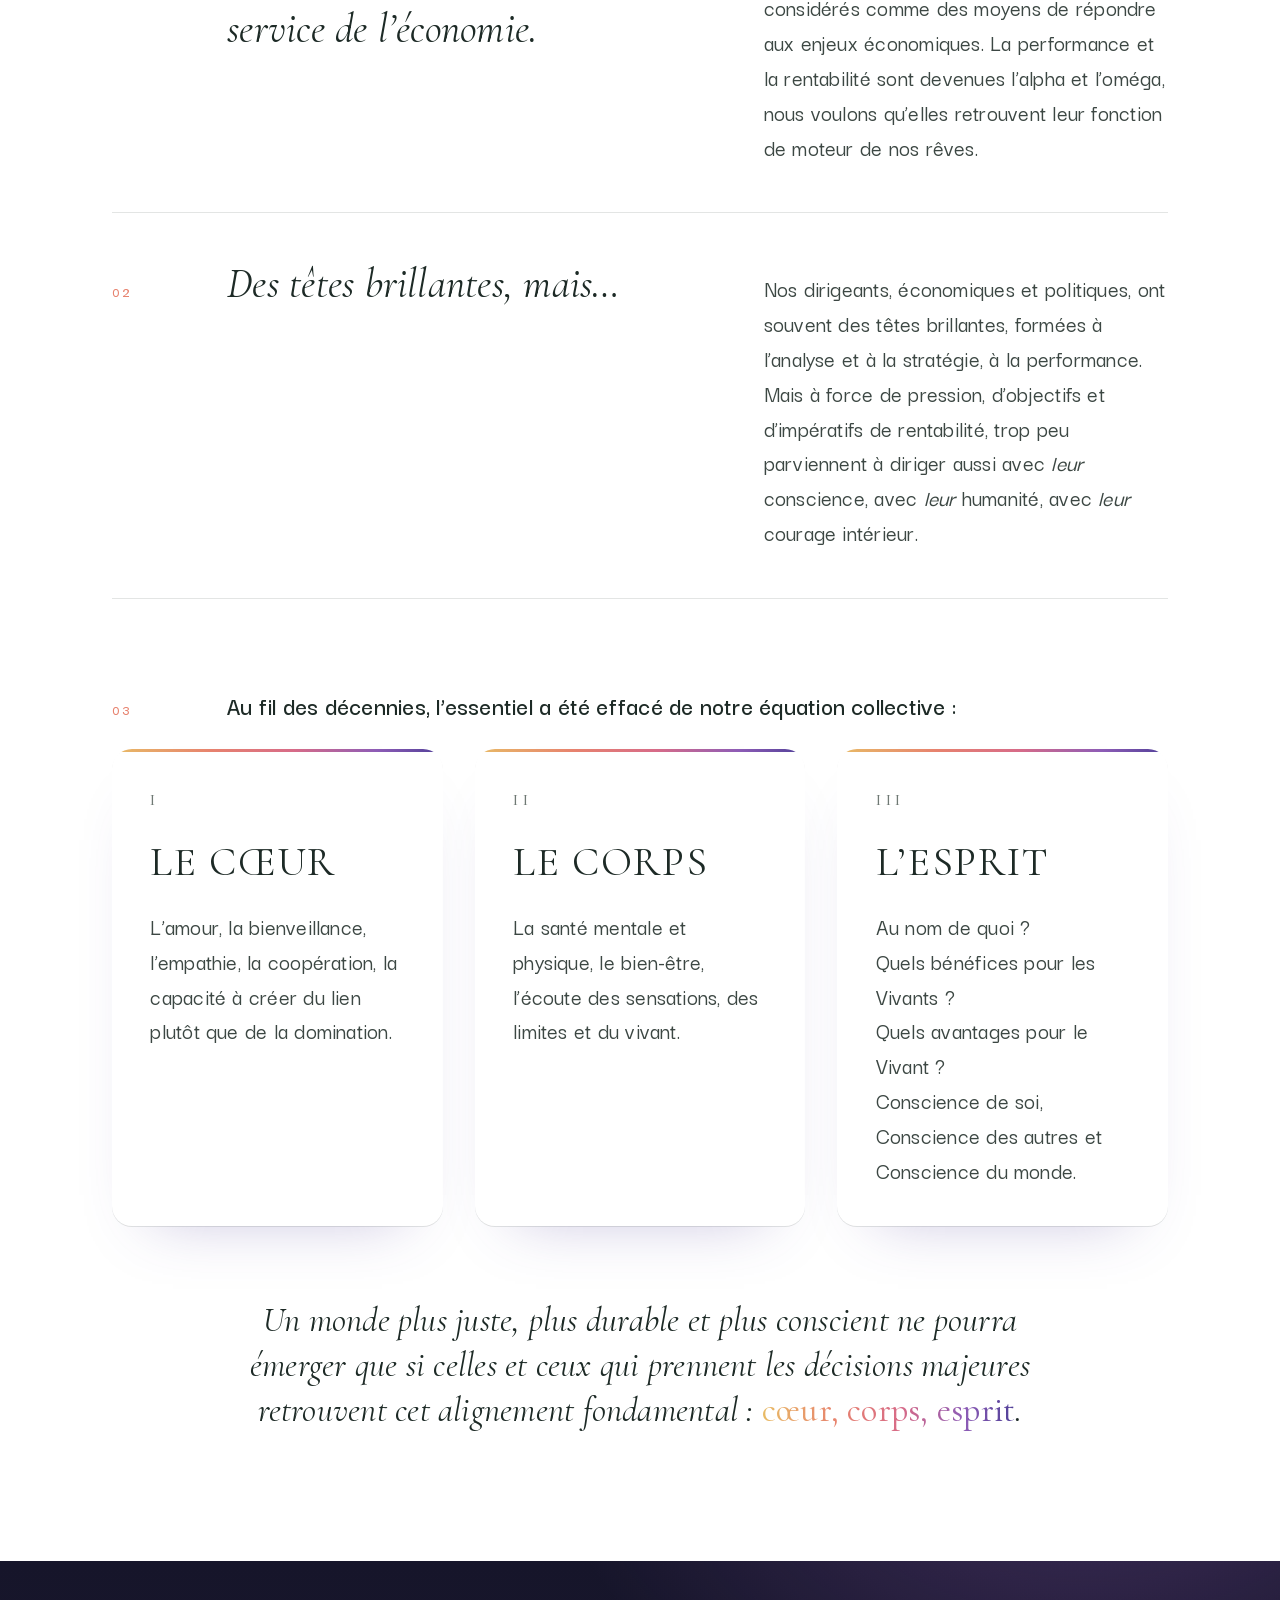
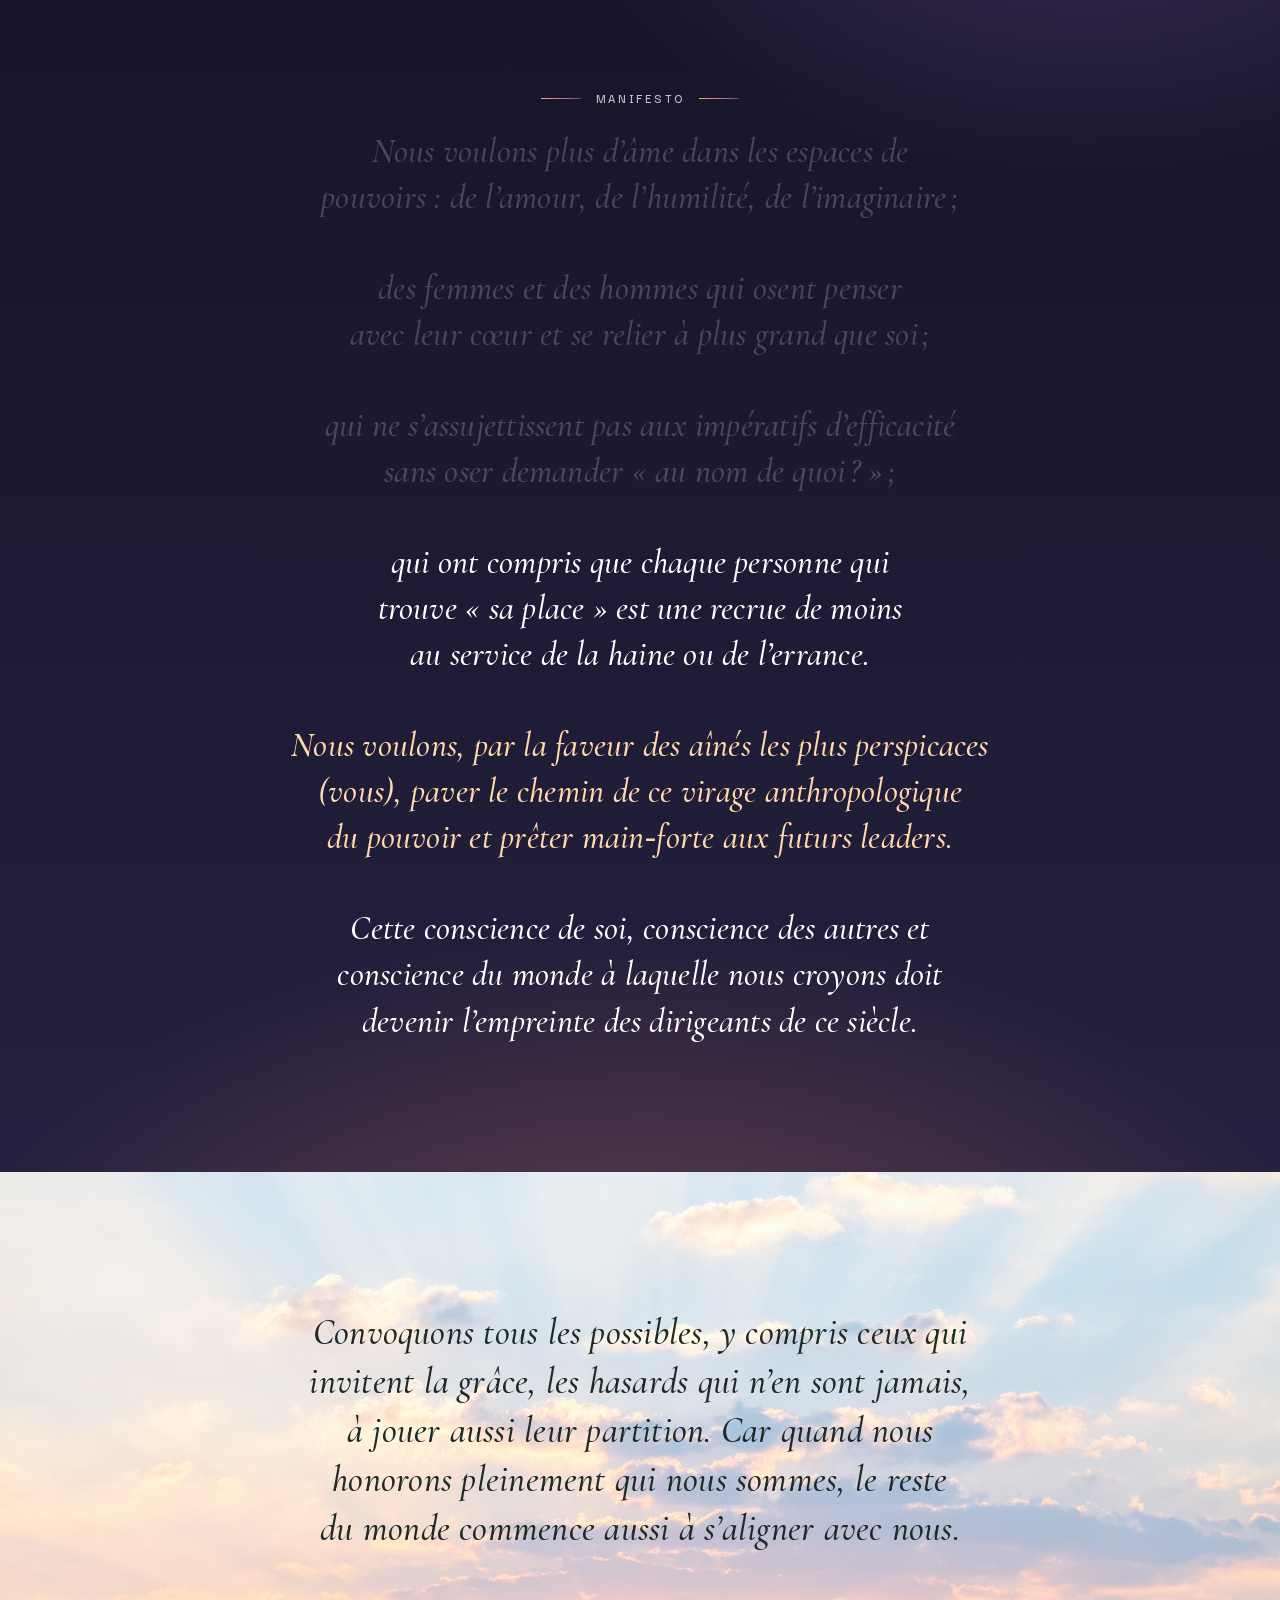
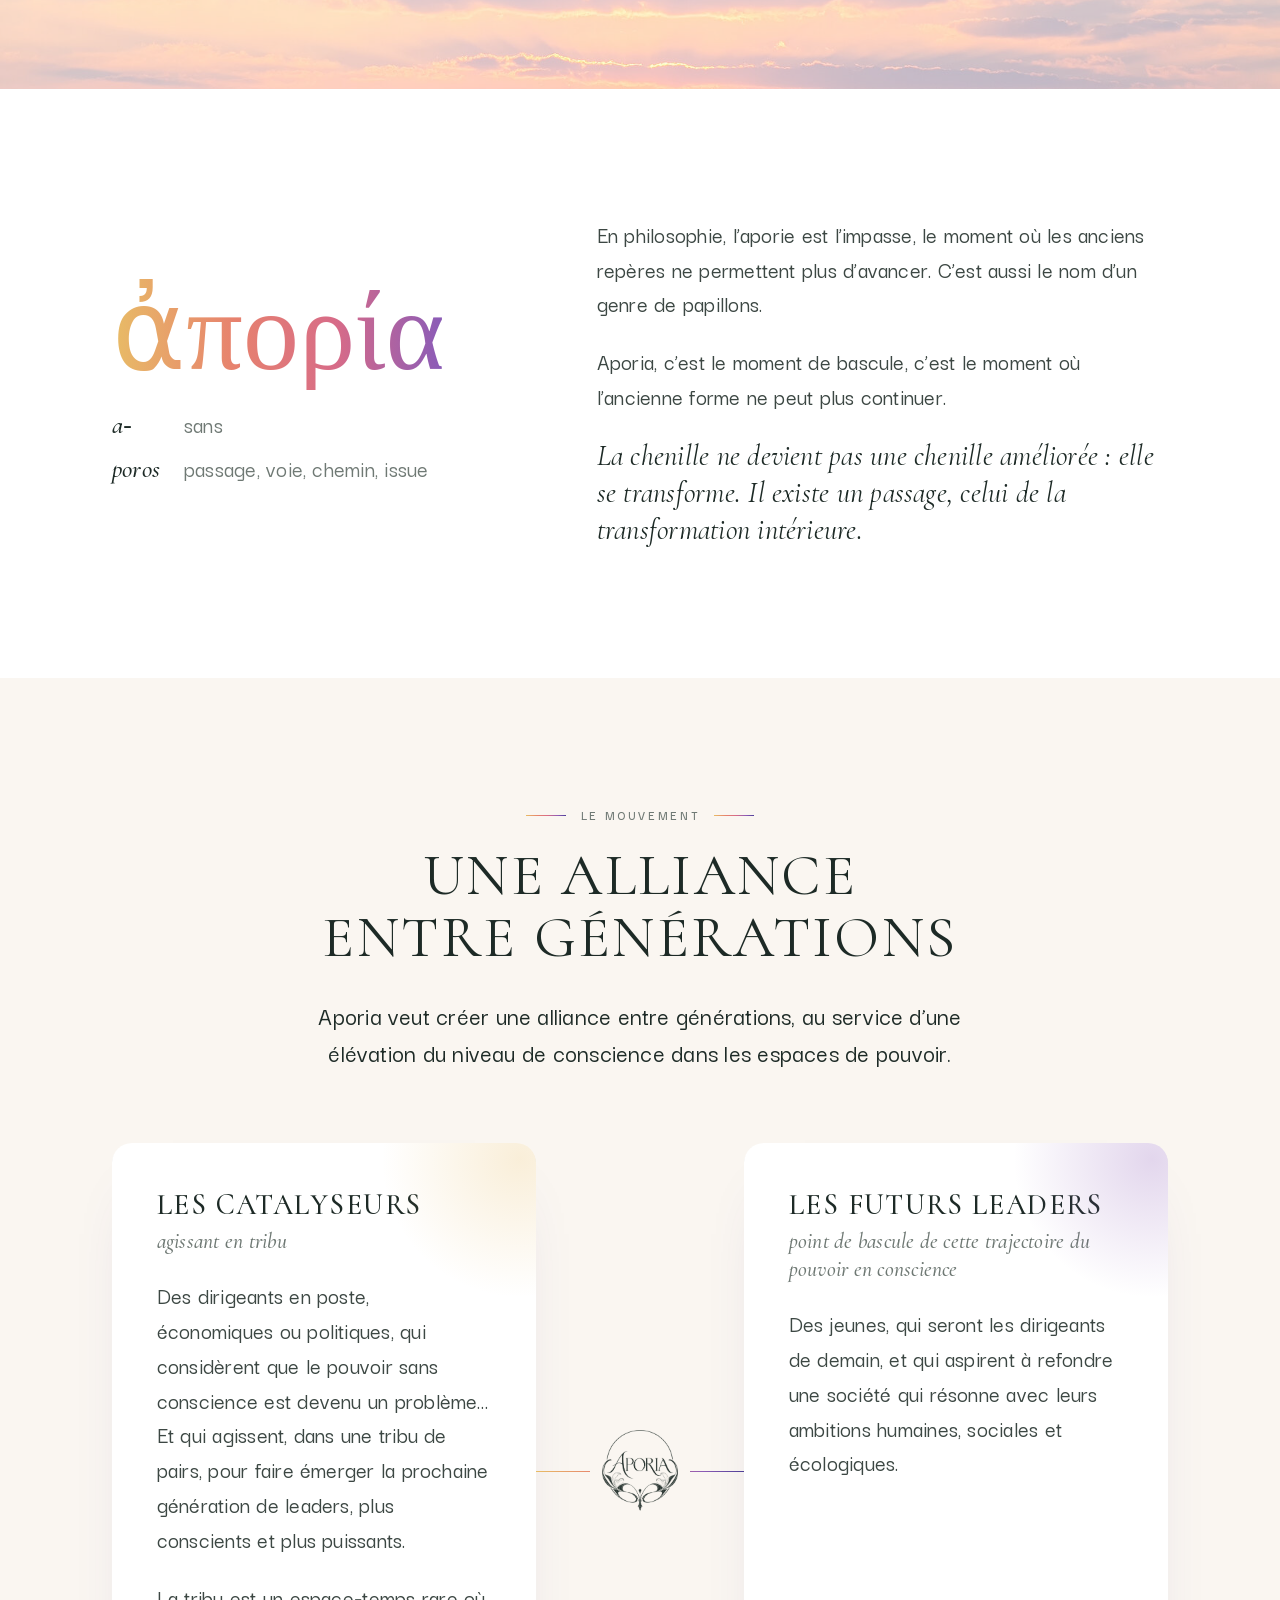
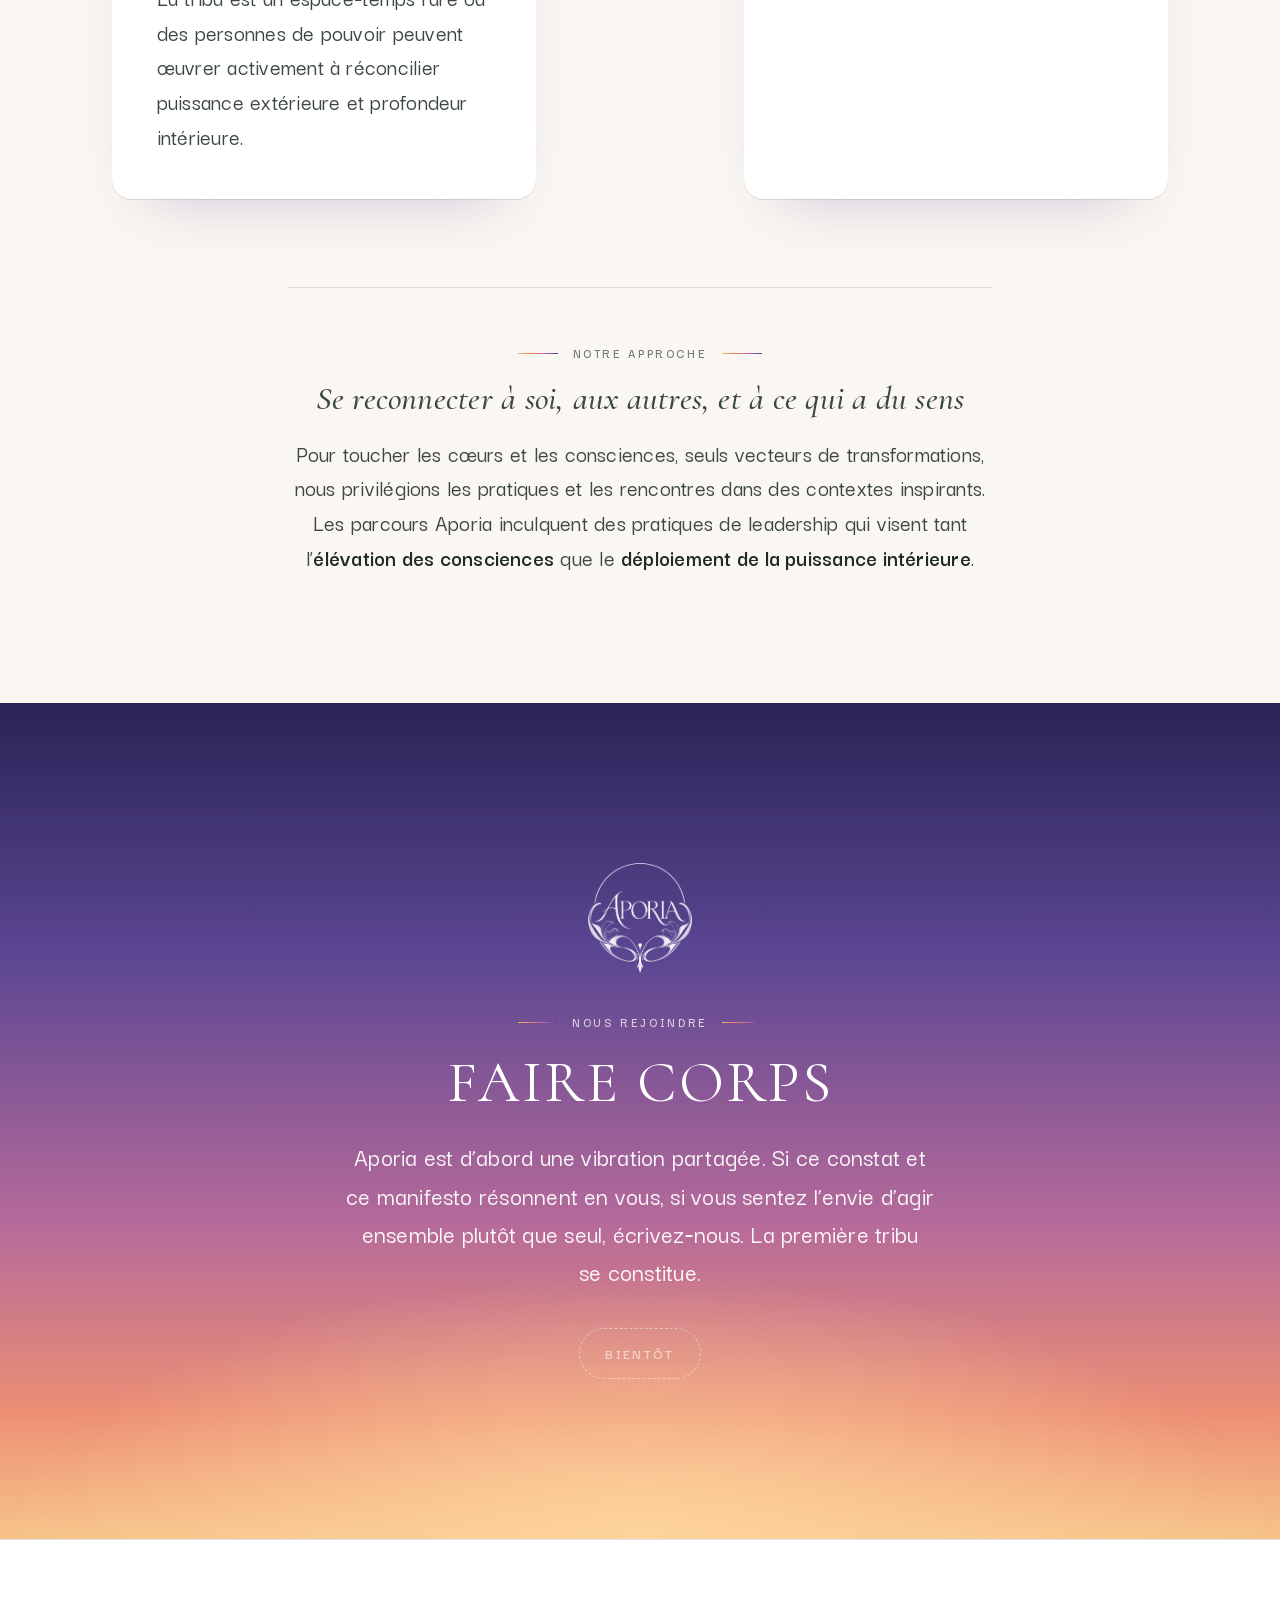
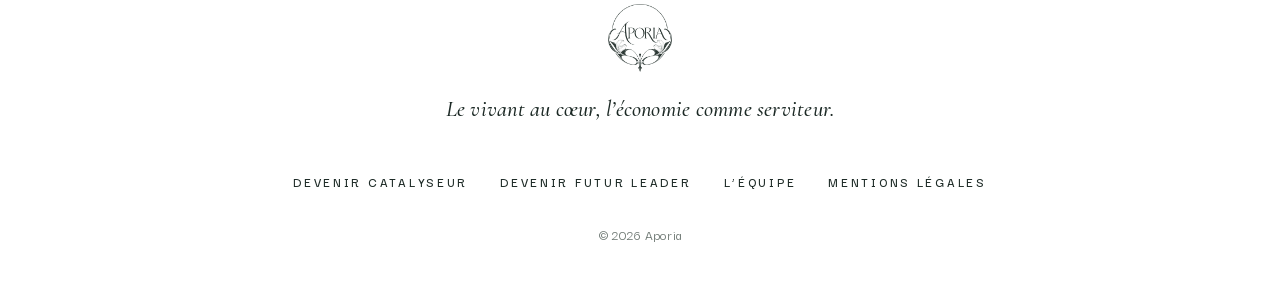
==== commit 7e0081ac: "Constat : « leur » en italique Co-Authored-By: Claude Opus 5.5 <noreply@anthropic.com>" ====
--- a/index.html
+++ b/index.html
@@ -83,7 +83,7 @@
           <li class="beat" data-reveal>
             <span class="beat__num">02</span>
             <p class="beat__claim">Des têtes brillantes, mais…</p>
-            <p class="beat__text">Nos dirigeants, économiques et politiques, ont souvent des têtes brillantes, formées à l’analyse et à la stratégie, à la performance. Mais à force de pression, d’objectifs et d’impératifs de rentabilité, trop peu parviennent à diriger aussi avec leur conscience, avec leur humanité, avec leur courage intérieur.</p>
+            <p class="beat__text">Nos dirigeants, économiques et politiques, ont souvent des têtes brillantes, formées à l’analyse et à la stratégie, à la performance. Mais à force de pression, d’objectifs et d’impératifs de rentabilité, trop peu parviennent à diriger aussi avec <em>leur</em> conscience, avec <em>leur</em> humanité, avec <em>leur</em> courage intérieur.</p>
           </li>
         </ol>
 
--- a/css/style.css
+++ b/css/style.css
@@ -99,7 +99,7 @@
 .kicker {
   display: inline-flex; align-items: center; gap: .9rem;
   margin: 0 0 1.25rem;
-  font-family: var(--sans); font-size: .82rem; font-weight: 600; letter-spacing: .28em; text-transform: uppercase;
+  font-family: var(--sans); font-size: .82rem; font-weight: 600; letter-spacing: .2em; text-transform: uppercase;
   color: var(--muted);
 }
 .kicker::before { content: ""; width: 2.5rem; height: 1px; background: var(--dawn); }
@@ -164,7 +164,7 @@
 .nav { display: flex; align-items: center; gap: clamp(1rem, 2vw, 2rem); }
 .nav a {
   position: relative; text-decoration: none; color: var(--ink);
-  font-size: .85rem; font-weight: 600; letter-spacing: .18em; text-transform: uppercase; padding-block: .4rem;
+  font-size: .85rem; font-weight: 600; letter-spacing: .2em; text-transform: uppercase; padding-block: .4rem;
 }
 .nav a::after {
   content: ""; position: absolute; left: 0; right: 0; bottom: 0; height: 1px; background: var(--dawn);
@@ -208,7 +208,7 @@
 .hero__sub { max-width: 36rem; margin: clamp(1.5rem, 4vh, 2.25rem) auto 0; font-size: var(--fs-lead); line-height: 1.4; color: var(--ink); text-wrap: balance; }
 .hero__cta {
   display: inline-flex; flex-direction: column; align-items: center; gap: .75rem; margin-top: clamp(2.5rem, 7vh, 4rem);
-  font-size: .8rem; font-weight: 600; letter-spacing: .3em; text-transform: uppercase; text-decoration: none; color: var(--ink);
+  font-size: .82rem; font-weight: 600; letter-spacing: .2em; text-transform: uppercase; text-decoration: none; color: var(--ink);
 }
 .hero__cta svg { animation: nudge 2.4s ease-in-out infinite; }
 
@@ -225,9 +225,9 @@
   display: grid; grid-template-columns: 4rem minmax(0, 6fr) minmax(0, 5fr); gap: clamp(1rem, 4vw, 4rem); align-items: baseline;
   padding-block: clamp(2rem, 4vw, 3rem); border-bottom: 1px solid var(--line);
 }
-.beat__num { font-family: var(--sans); font-size: .85rem; font-weight: 650; letter-spacing: .2em; color: var(--coral); }
+.beat__num { font-family: var(--sans); font-size: .85rem; font-weight: 600; letter-spacing: .2em; color: var(--coral); }
 .beat__claim {
-  margin: 0; font-family: var(--serif); font-weight: 400; color: var(--ink);
+  margin: 0; font-family: var(--serif); font-style: italic; font-weight: 400; color: var(--ink);
   font-size: clamp(1.7rem, 1.3rem + 1.6vw, 2.7rem); line-height: 1.15; text-wrap: balance;
 }
 .beat__text { margin: 0; text-wrap: pretty; }
@@ -257,7 +257,7 @@
 }
 .manifesto { text-align: center; }
 .manifesto__line {
-  font-family: var(--serif); font-size: clamp(1.45rem, 1.1rem + 1.3vw, 2.3rem); line-height: 1.35; color: #fff; margin: 0 auto 1.3em;
+  font-family: var(--serif); font-style: italic; font-size: clamp(1.45rem, 1.1rem + 1.3vw, 2.3rem); line-height: 1.35; color: #fff; margin: 0 auto 1.3em;
   max-width: 44rem; text-wrap: balance;
 }
 .manifesto__line:last-child { margin-bottom: 0; }
@@ -298,7 +298,7 @@
 .bridge__box img { display: block; width: clamp(4.5rem, 6vw, 6rem); }
 .approach { max-width: 44rem; margin: clamp(3.5rem, 7vw, 5.5rem) auto 0; padding-top: clamp(2.5rem, 5vw, 3.5rem); border-top: 1px solid var(--line); text-align: center; }
 .approach .kicker { margin: 0 0 1rem; }
-.approach__title { font-family: var(--serif); font-size: clamp(1.6rem, 1.3rem + 1vw, 2.2rem); line-height: 1.2; margin: 0 0 1rem; text-wrap: balance; }
+.approach__title { font-family: var(--serif); font-style: italic; font-size: clamp(1.6rem, 1.3rem + 1vw, 2.2rem); line-height: 1.2; margin: 0 0 1rem; text-wrap: balance; }
 .approach__text { margin: 0; text-wrap: pretty; }
 .approach__text strong { font-weight: 650; }
 .approach__text a { color: inherit; text-decoration-color: var(--gold); text-underline-offset: .2em; }
@@ -322,7 +322,7 @@
 .site-footer__baseline { font-family: var(--serif); font-style: italic; font-size: 1.4rem; color: var(--ink); margin: 0; }
 .footer-links { display: flex; flex-wrap: wrap; justify-content: center; gap: .5rem 2rem; margin: 1.5rem 0 1rem; padding: 0; list-style: none; }
 .footer-links a {
-  font-size: .85rem; font-weight: 600; letter-spacing: .16em; text-transform: uppercase; text-decoration: none; color: var(--ink);
+  font-size: .85rem; font-weight: 600; letter-spacing: .2em; text-transform: uppercase; text-decoration: none; color: var(--ink);
   background: linear-gradient(var(--coral), var(--coral)) 0 100% / 0 1px no-repeat; padding-bottom: .2rem;
   transition: background-size .4s var(--ease);
 }
@@ -389,9 +389,10 @@
 }
 .person__photo::before { content: ""; position: absolute; inset: 0; border-radius: 50%; padding: 1px; background: var(--dawn); -webkit-mask: linear-gradient(#000 0 0) content-box, linear-gradient(#000 0 0); -webkit-mask-composite: xor; mask-composite: exclude; }
 .person h2 { font-size: clamp(1.35rem, 1.05rem + .8vw, 1.75rem); white-space: nowrap; margin: 0 0 .35rem; }
-.person__role { font-size: .82rem; font-weight: 650; letter-spacing: .24em; text-transform: uppercase; color: var(--muted); margin-bottom: 1rem; }
+.person__role { font-size: .82rem; font-weight: 600; letter-spacing: .2em; text-transform: uppercase; color: var(--muted); margin-bottom: 1rem; }
 .person__story { color: var(--ink); line-height: 1.55; margin: 0; text-wrap: pretty; }
 .person__story cite { font-style: italic; }
+.person__story + .person__story { margin-top: .9em; }
 
 .legal h2 { font-size: 1.35rem; }
 .legal address { font-style: normal; }
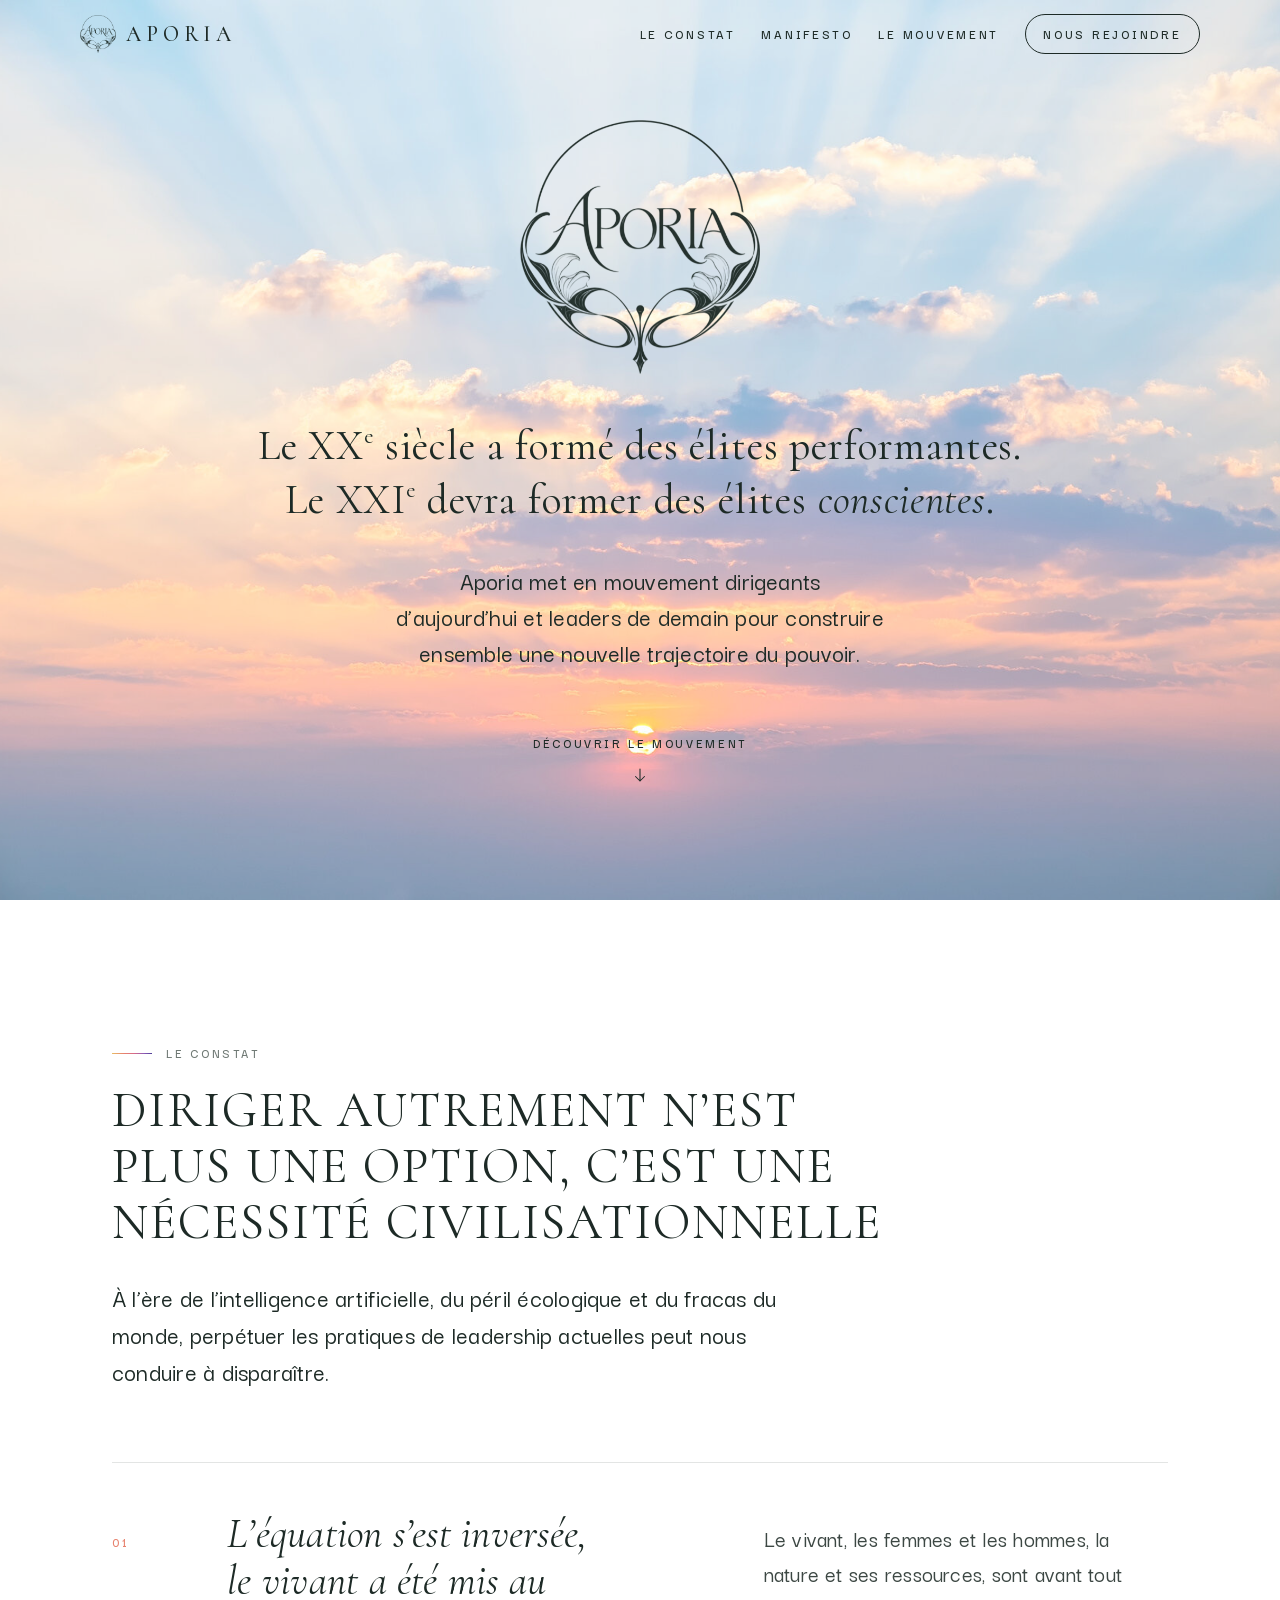
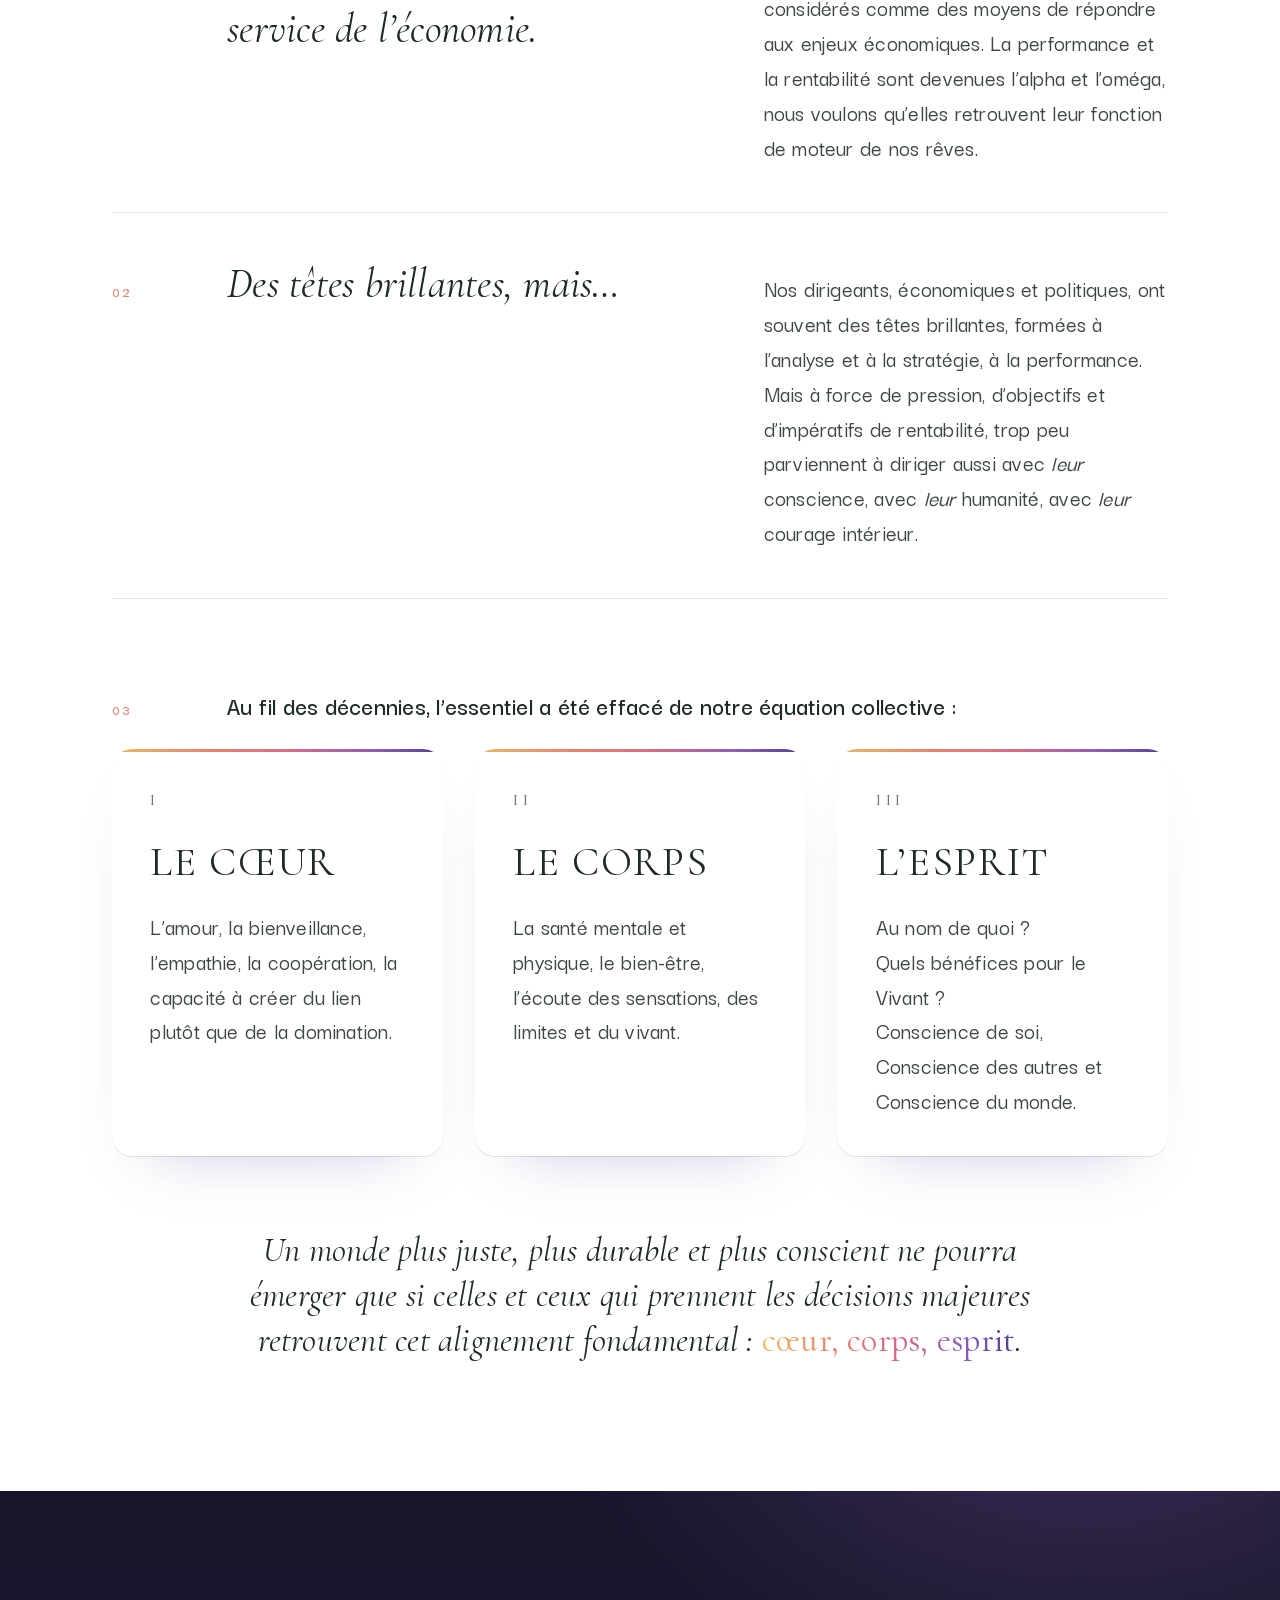
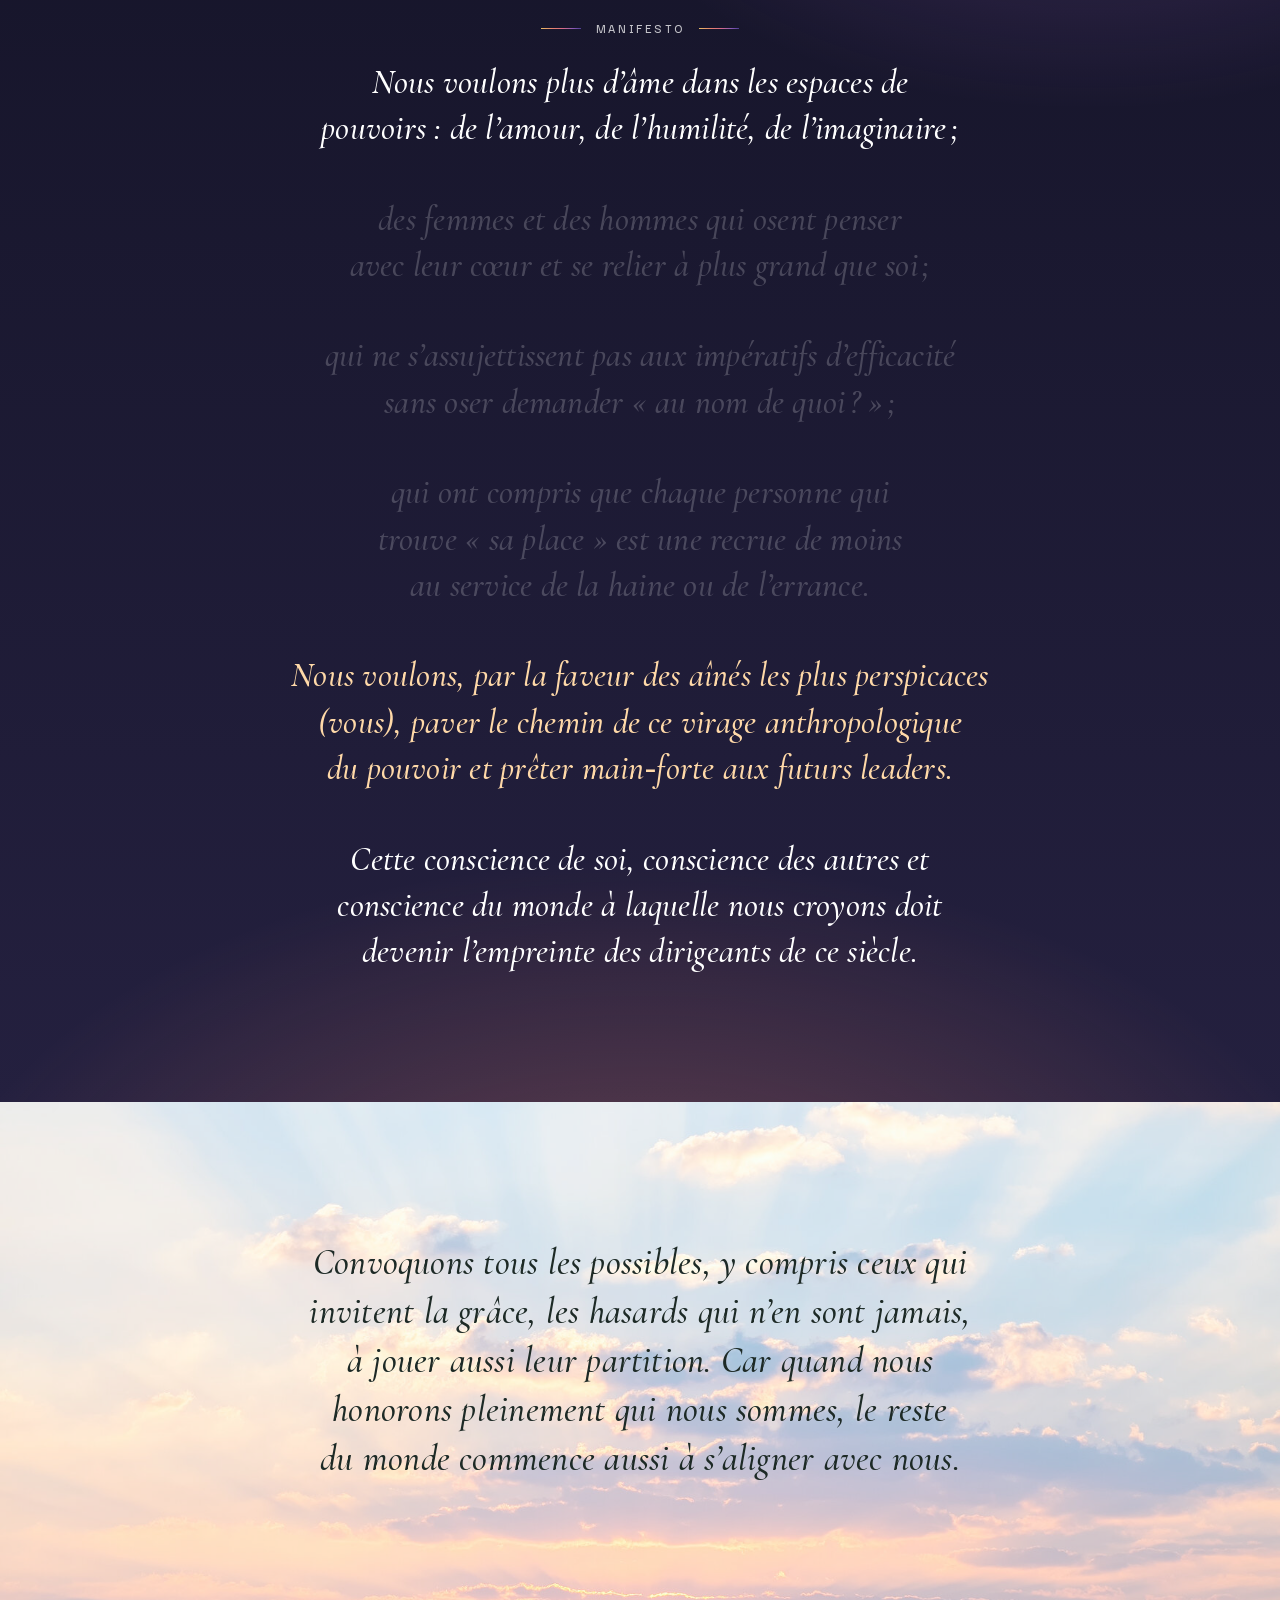
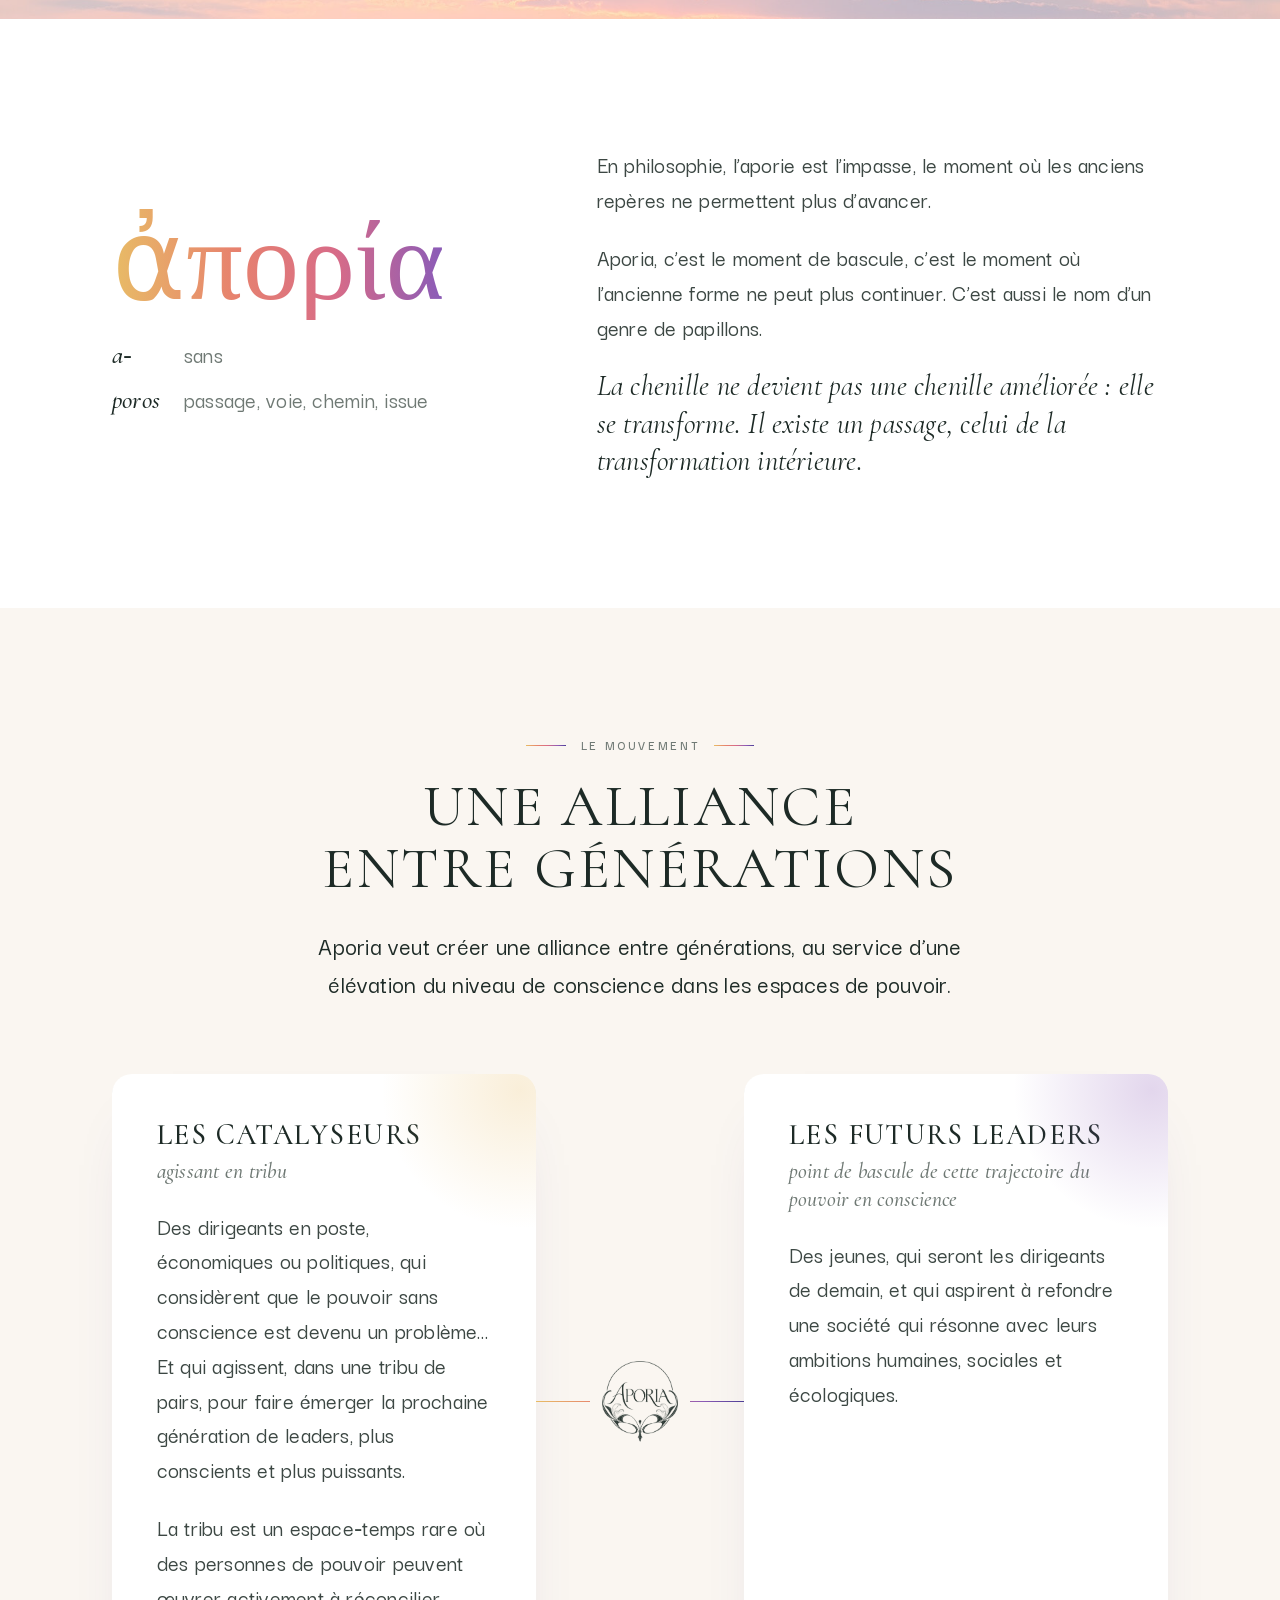
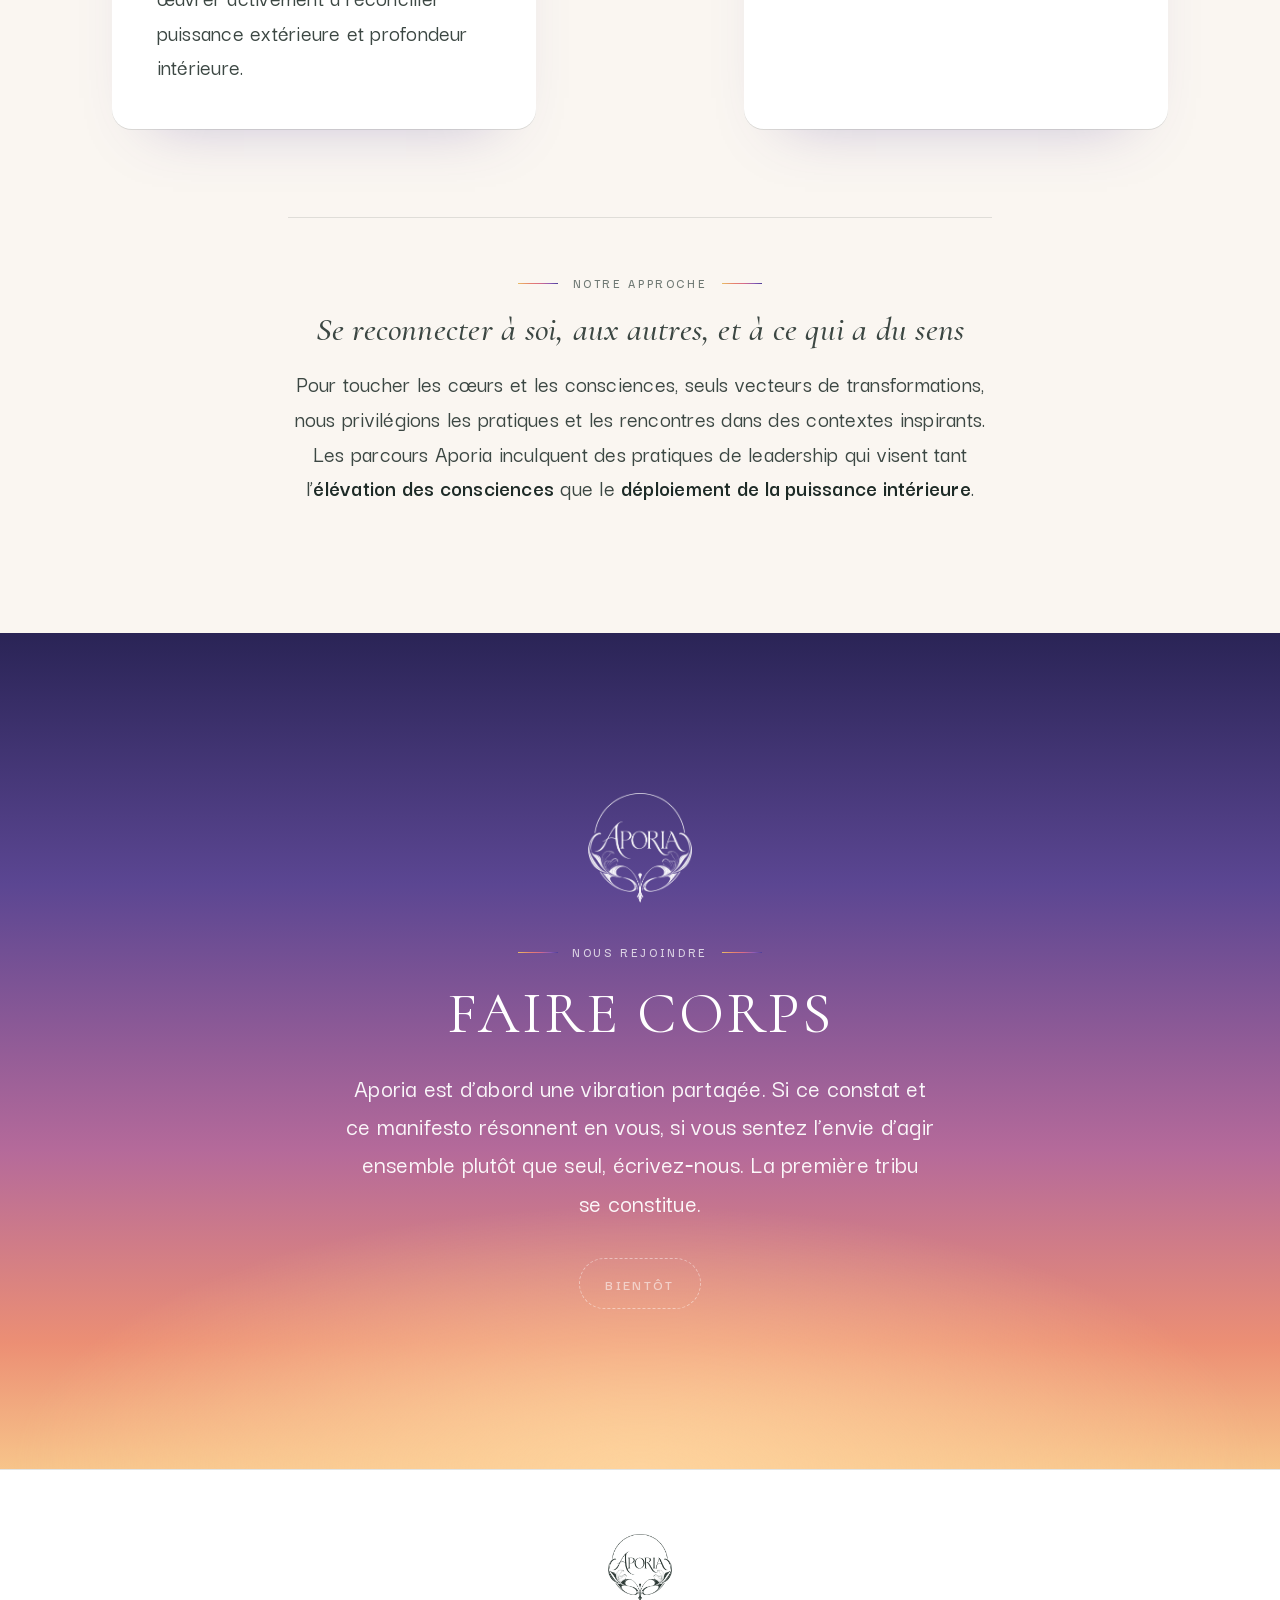
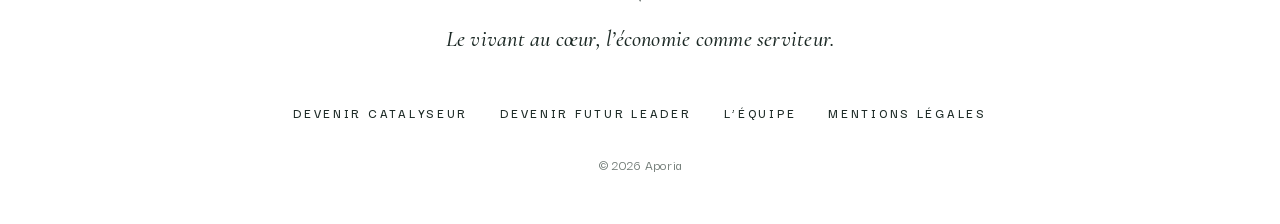
==== commit 9d1b0c75: "Équipe : photos de Jeanne et Martin, retours PDF (étymologie, L'esprit, listes catalyseur / futur le" ====
--- a/index.html
+++ b/index.html
@@ -103,7 +103,7 @@
             <li class="triad__item" data-reveal style="--i:2">
               <span class="triad__num">III</span>
               <h3>L’esprit</h3>
-              <p class="triad__lines">Au nom de quoi ?<br>Quels bénéfices pour les Vivants ?<br>Quels avantages pour le Vivant ?<br>Conscience de soi, Conscience des autres et Conscience du monde.</p>
+              <p class="triad__lines">Au nom de quoi ?<br>Quels bénéfices pour le Vivant ?<br>Conscience de soi, Conscience des autres et Conscience du monde.</p>
             </li>
           </ol>
           <p class="statement erased__close" data-reveal>Un monde plus juste, plus durable et plus conscient ne pourra émerger que si celles et ceux qui prennent les décisions majeures retrouvent cet alignement fondamental : <em>cœur, corps, esprit</em>.</p>
@@ -145,8 +145,8 @@
           </dl>
         </div>
         <div class="etymology__text prose" data-reveal>
-          <p>En philosophie, l’aporie est l’impasse, le moment où les anciens repères ne permettent plus d’avancer. C’est aussi le nom d’un genre de papillons.</p>
-          <p>Aporia, c’est le moment de bascule, c’est le moment où l’ancienne forme ne peut plus continuer.</p>
+          <p>En philosophie, l’aporie est l’impasse, le moment où les anciens repères ne permettent plus d’avancer.</p>
+          <p>Aporia, c’est le moment de bascule, c’est le moment où l’ancienne forme ne peut plus continuer. C’est aussi le nom d’un genre de papillons.</p>
           <p class="statement">La chenille ne devient pas une chenille améliorée : elle se transforme. Il existe un passage, celui de la transformation intérieure.</p>
         </div>
       </div>
--- a/css/style.css
+++ b/css/style.css
@@ -363,10 +363,10 @@
 .page ul { padding-left: 1.2em; margin: 0 0 1em; }
 .page li { margin-bottom: .4em; }
 
-.checklist { list-style: none; padding: 0 !important; display: grid; gap: .9rem; }
-.checklist li { position: relative; padding: 1.1rem 1.25rem 1.1rem 3.25rem; margin: 0 !important; border-radius: .9rem; background: var(--paper-warm); color: var(--ink); }
+.checklist { list-style: none; padding: 0 !important; display: grid; gap: 1rem; }
+.checklist li { position: relative; padding-left: 2rem; margin: 0 !important; color: var(--ink); }
 .checklist li::before {
-  content: ""; position: absolute; left: 1.25rem; top: 50%; translate: 0 -50%; width: .9rem; height: .9rem; border-radius: 50%;
+  content: ""; position: absolute; left: 0; top: .4em; width: .9rem; height: .9rem; border-radius: 50%;
   background: var(--dawn);
 }
 
@@ -388,6 +388,7 @@
   font-family: var(--serif); font-size: 3rem; color: rgba(29, 42, 38, .35);
 }
 .person__photo::before { content: ""; position: absolute; inset: 0; border-radius: 50%; padding: 1px; background: var(--dawn); -webkit-mask: linear-gradient(#000 0 0) content-box, linear-gradient(#000 0 0); -webkit-mask-composite: xor; mask-composite: exclude; }
+.person__photo img { width: 100%; height: 100%; object-fit: cover; border-radius: 50%; display: block; }
 .person h2 { font-size: clamp(1.35rem, 1.05rem + .8vw, 1.75rem); white-space: nowrap; margin: 0 0 .35rem; }
 .person__role { font-size: .82rem; font-weight: 600; letter-spacing: .2em; text-transform: uppercase; color: var(--muted); margin-bottom: 1rem; }
 .person__story { color: var(--ink); line-height: 1.55; margin: 0; text-wrap: pretty; }
